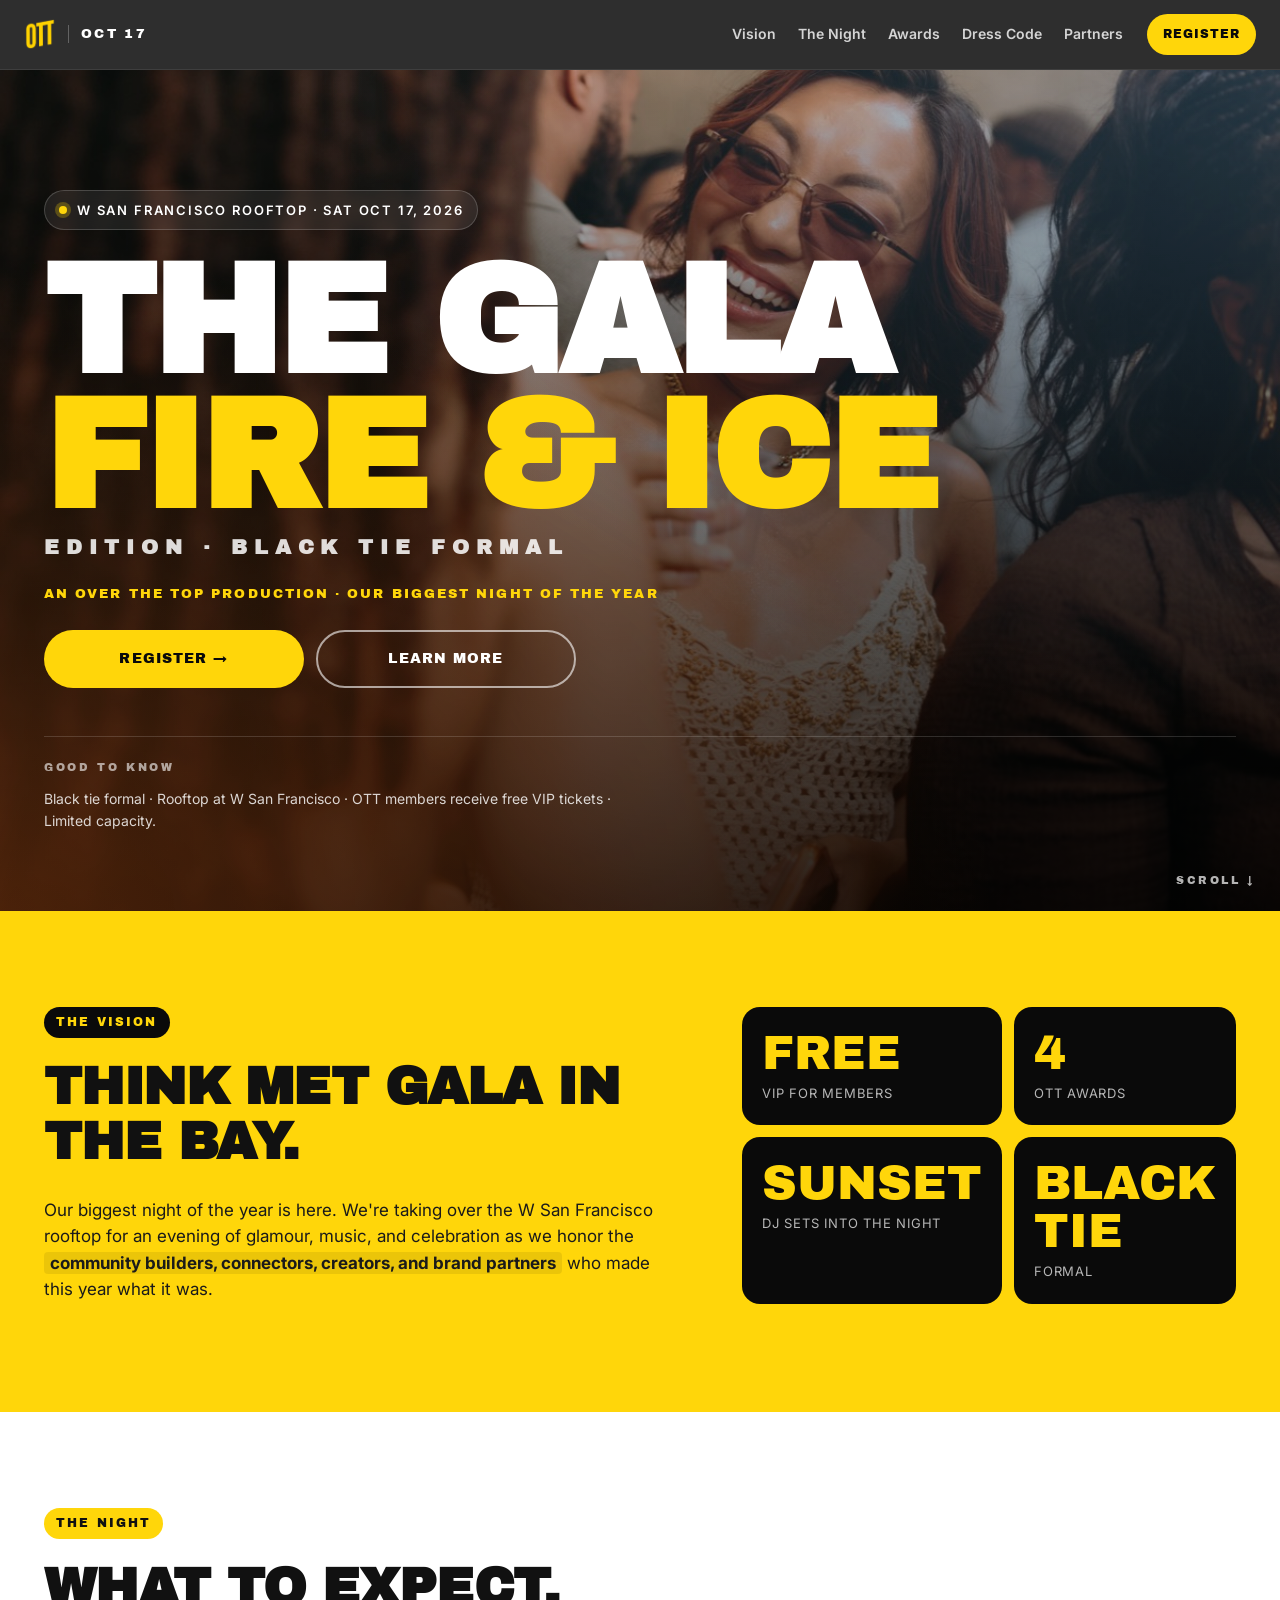
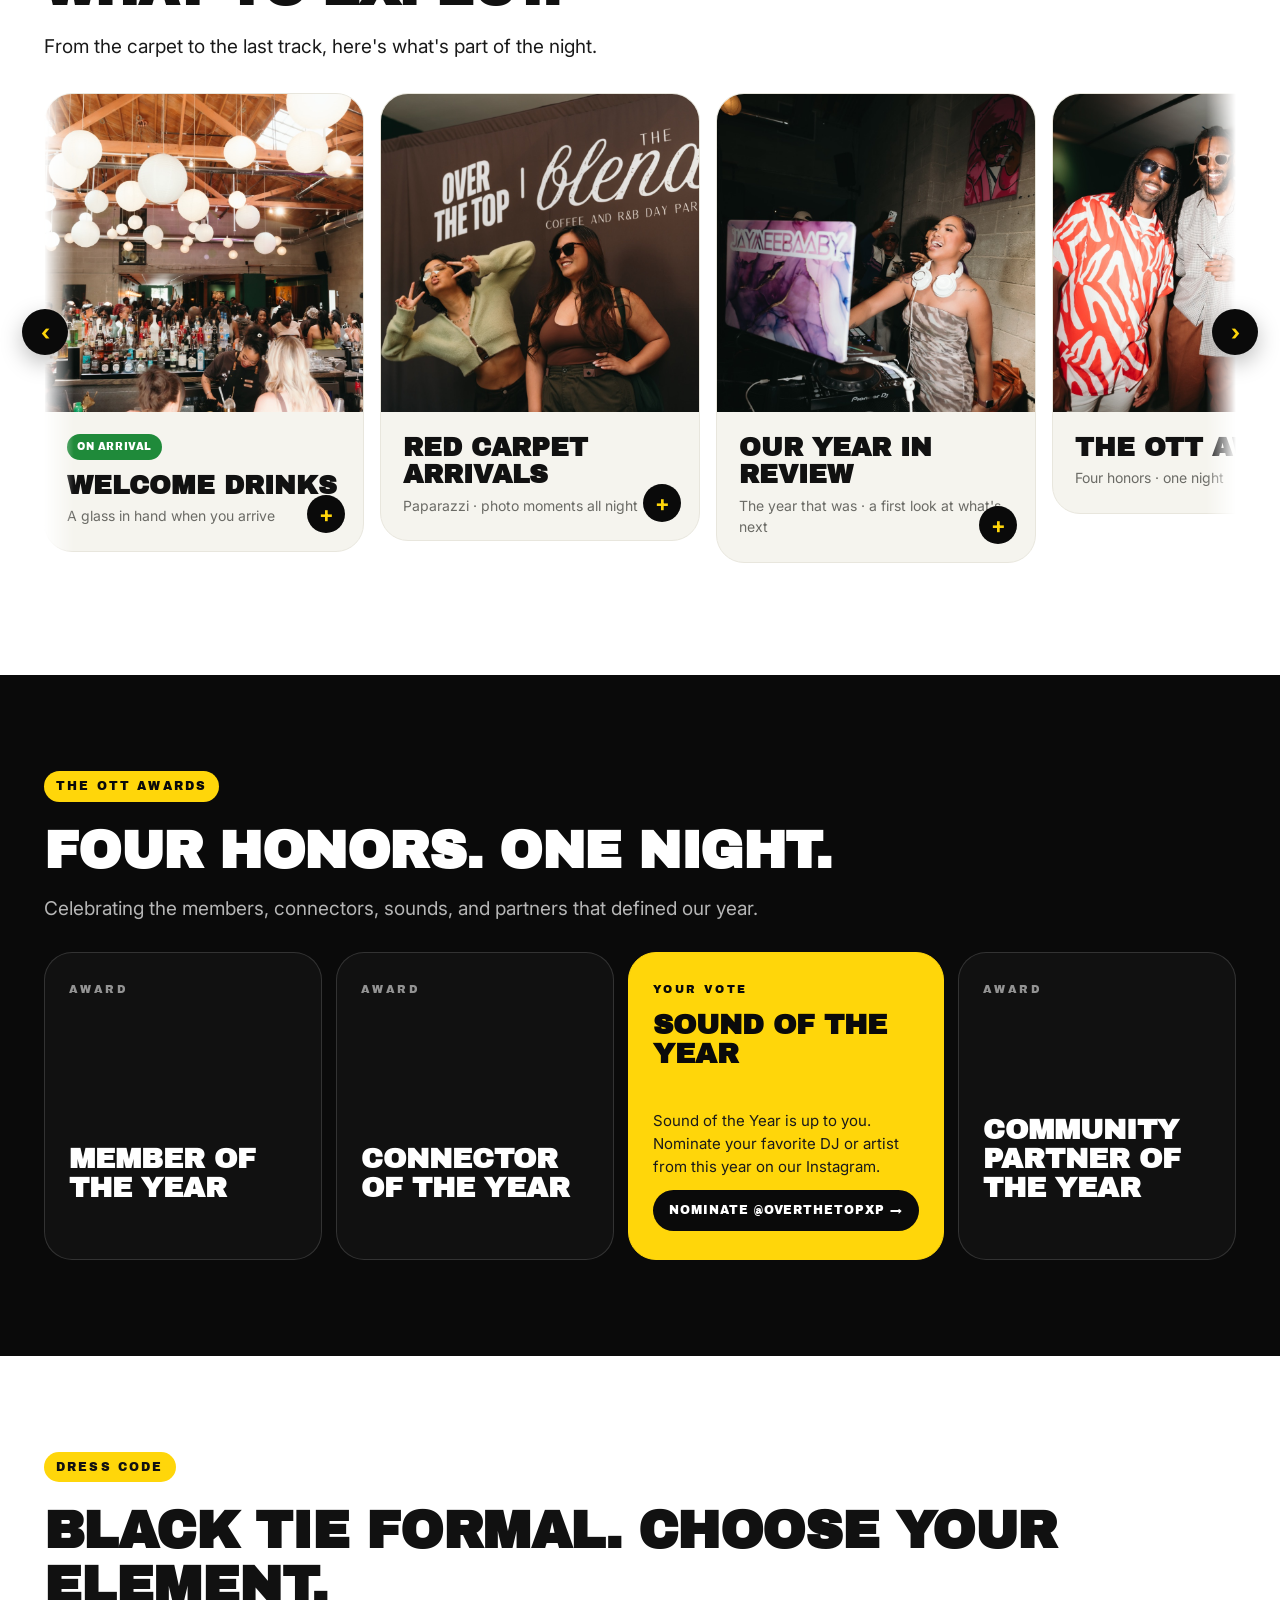
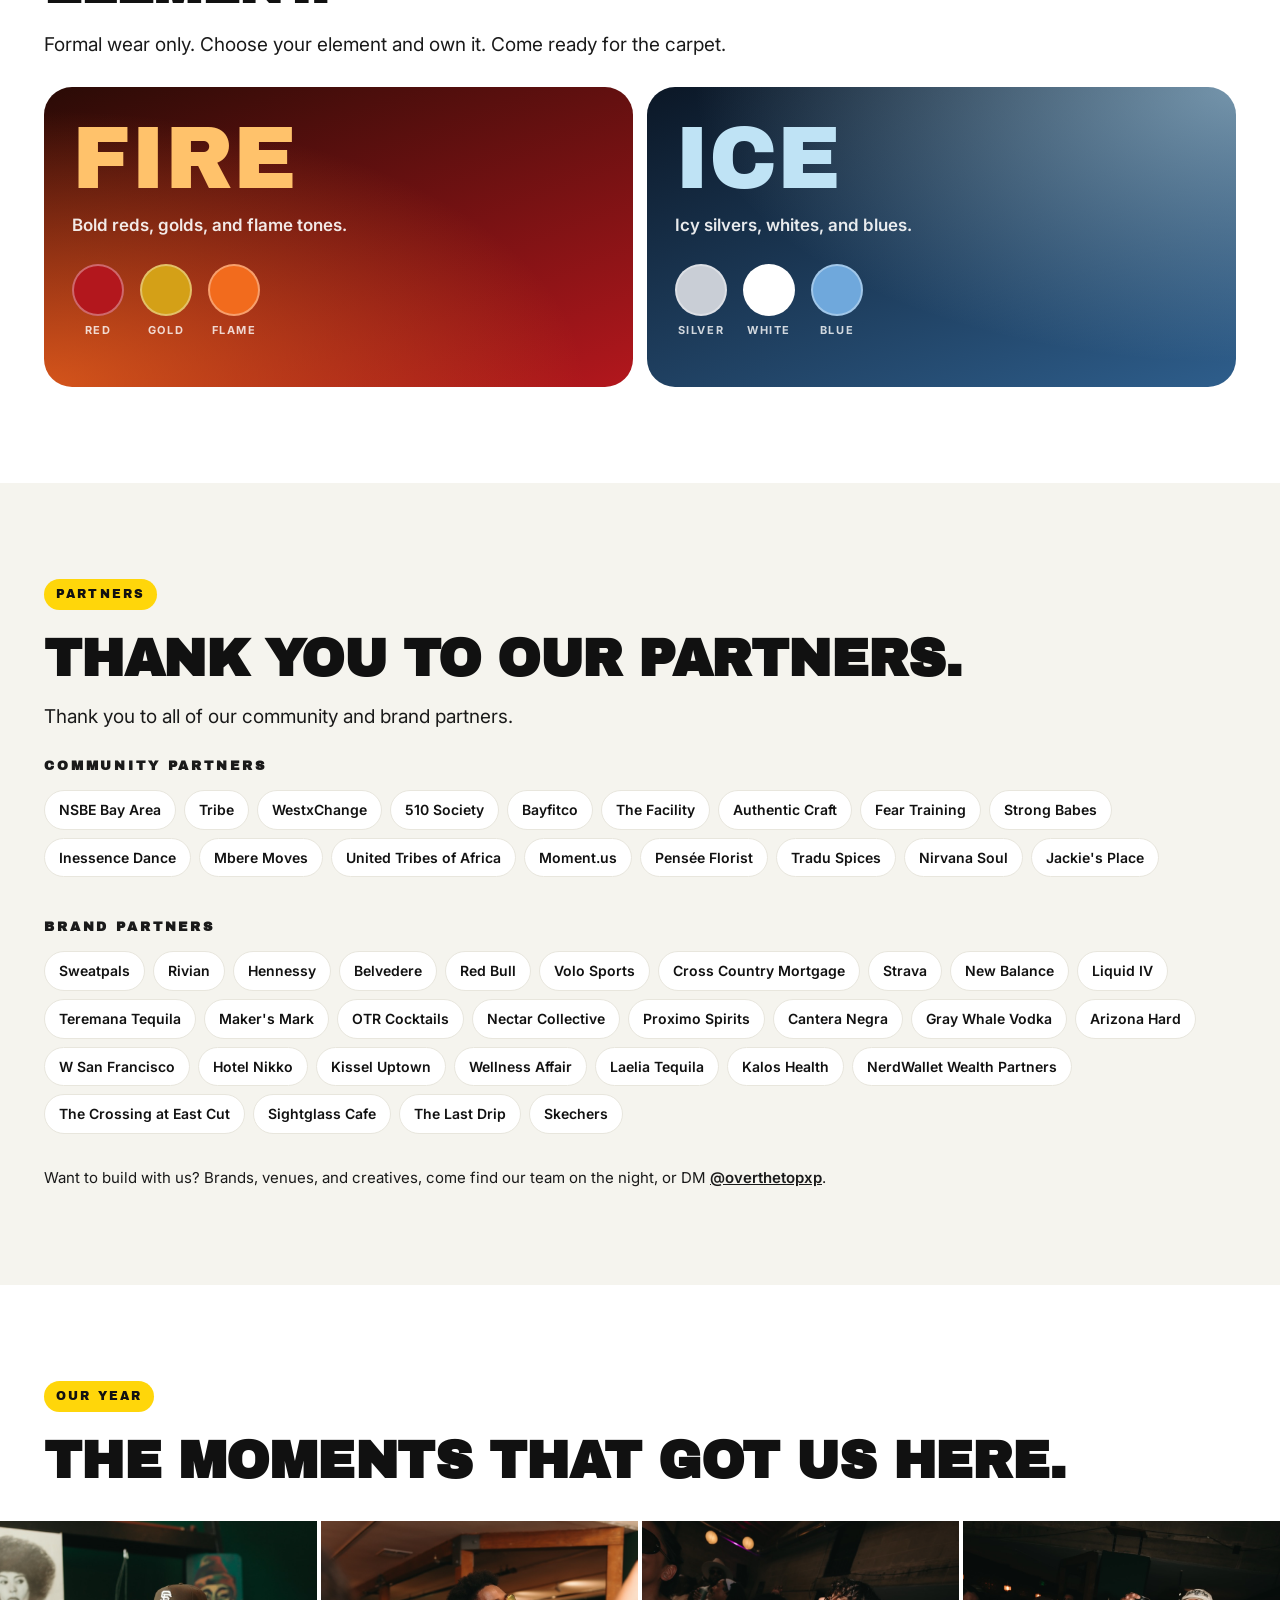
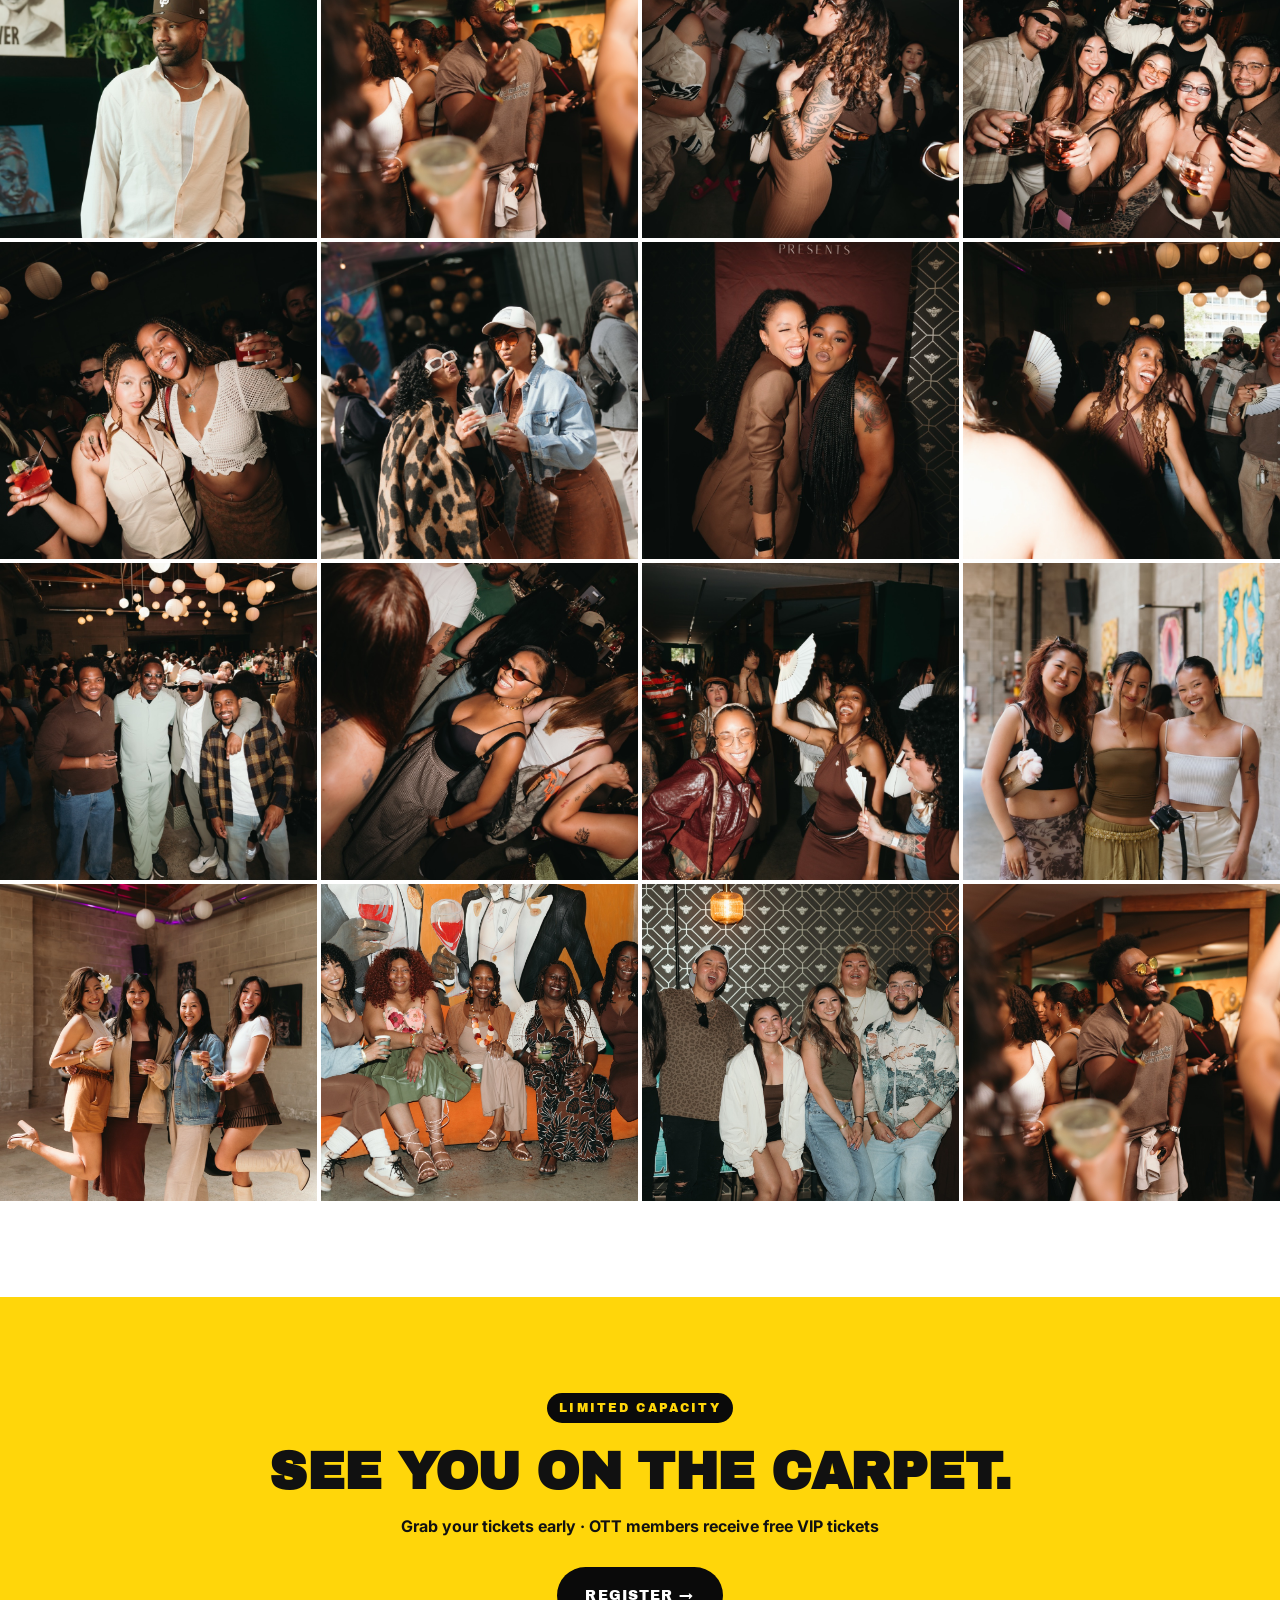
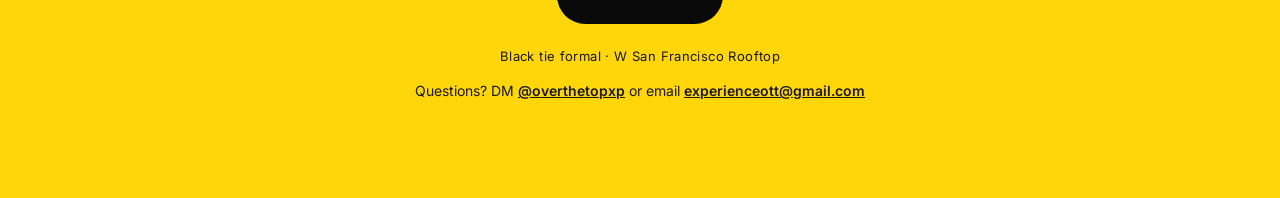
==== index.html @ f4cb31d6 "The Gala: Fire & Ice Edition event page Co-Authored-By: Claude Opus 5.5 <noreply@anthropic.com>" ====
<!doctype html>
<html lang="en">
<head>
<meta charset="utf-8" />
<meta name="viewport" content="width=device-width, initial-scale=1, viewport-fit=cover" />
<meta name="theme-color" content="#FFD60A" />
<title>The Gala: Fire &amp; Ice Edition · Sat Oct 17, 2026 · W San Francisco Rooftop</title>
<meta name="description" content="The Gala: Fire &amp; Ice Edition, Over The Top's biggest night of the year. Saturday, October 17, 2026 on the W San Francisco rooftop. Black tie formal. Red carpet, the OTT Awards, and DJ sets from sunset into the night. OTT members receive free VIP tickets." />

<meta property="og:title" content="The Gala: Fire &amp; Ice Edition · Sat Oct 17, 2026 · W San Francisco Rooftop" />
<meta property="og:description" content="Think Met Gala in the Bay. Black tie formal. Red carpet, the OTT Awards, and DJ sets from sunset into the night. OTT members receive free VIP tickets." />
<meta property="og:type" content="website" />
<meta property="og:image" content="images/hero.jpg" />

<link rel="preconnect" href="https://fonts.googleapis.com" />
<link rel="preconnect" href="https://fonts.gstatic.com" crossorigin />
<link href="https://fonts.googleapis.com/css2?family=Archivo+Black&family=Inter:wght@400;500;600;700;800;900&display=swap" rel="stylesheet" />

<link rel="stylesheet" href="styles.css" />

<!-- Meta Pixel Code -->
<script>
!function(f,b,e,v,n,t,s)
{if(f.fbq)return;n=f.fbq=function(){n.callMethod?
n.callMethod.apply(n,arguments):n.queue.push(arguments)};
if(!f._fbq)f._fbq=n;n.push=n;n.loaded=!0;n.version='2.0';
n.queue=[];t=b.createElement(e);t.async=!0;
t.src=v;s=b.getElementsByTagName(e)[0];
s.parentNode.insertBefore(t,s)}(window, document,'script',
'https://connect.facebook.net/en_US/fbevents.js');
fbq('init', '1495548463835448');
fbq('track', 'PageView');
</script>
<noscript><img height="1" width="1" style="display:none"
src="https://www.facebook.com/tr?id=1495548463835448&ev=PageView&noscript=1"
/></noscript>
<!-- End Meta Pixel Code -->
</head>
<body>

<header class="nav">
  <a href="#top" class="nav__brand">
    <img class="brand-mark" src="logos/ott.png" alt="Over The Top" />
    <span class="brand-divider"></span>
    <span class="brand-event">OCT 17</span>
  </a>
  <nav class="nav__links">
    <a href="#vision">Vision</a>
    <a href="#night">The Night</a>
    <a href="#awards">Awards</a>
    <a href="#dresscode">Dress Code</a>
    <a href="#partners">Partners</a>
  </nav>
  <a class="btn btn--small btn--yellow" data-register href="https://events.sweatpals.com/4cf478e4" target="_blank" rel="noopener">Register</a>
</header>

<!-- HERO -->
<section class="hero" id="top">
  <img class="hero__bg" src="images/hero.jpg" alt="Over The Top guests dancing at a past OTT event" />
  <div class="hero__overlay hero__overlay--gala"></div>
  <div class="hero__content">
    <div class="hero__eyebrow">
      <span class="dot"></span> W San Francisco Rooftop · Sat Oct 17, 2026
    </div>
    <h1 class="hero__title">
      <span class="line">THE GALA</span>
      <span class="line line--yellow">FIRE &amp; ICE</span>
      <span class="line line--small">EDITION · BLACK TIE FORMAL</span>
    </h1>
    <p class="hero__presented">An Over The Top Production &middot; Our biggest night of the year</p>
    <div class="hero__ctas">
      <a class="btn btn--yellow btn--lg" data-register href="https://events.sweatpals.com/4cf478e4" target="_blank" rel="noopener">Register →</a>
      <a class="btn btn--ghost btn--lg" href="#vision">Learn more</a>
    </div>
    <div class="hero__partners">
      <span class="hero__partners-label">Good to know</span>
      <p style="font-size:14px; color:rgba(255,255,255,.82); margin:0; max-width:580px;">
        Black tie formal · Rooftop at W San Francisco · OTT members receive free VIP tickets · Limited capacity.
      </p>
    </div>
  </div>
  <div class="hero__scroll">scroll ↓</div>
</section>

<!-- VISION + STATS -->
<section class="band band--yellow" id="vision">
  <div class="container">
    <div class="vision__grid">
      <div class="vision__copy">
        <span class="kicker">The vision</span>
        <h2 class="h2">Think Met Gala in the Bay.</h2>
        <p>Our biggest night of the year is here. We're taking over the W San Francisco rooftop for an evening of
           glamour, music, and celebration as we honor the <strong>community builders, connectors, creators, and brand partners</strong>
           who made this year what it was.</p>
      </div>
      <div class="vision__stats">
        <div class="stat"><div class="stat__num">FREE</div><div class="stat__label">VIP for members</div></div>
        <div class="stat"><div class="stat__num">4</div><div class="stat__label">OTT Awards</div></div>
        <div class="stat"><div class="stat__num">SUNSET</div><div class="stat__label">DJ sets into the night</div></div>
        <div class="stat"><div class="stat__num">BLACK TIE</div><div class="stat__label">Formal</div></div>
      </div>
    </div>
  </div>
</section>

<!-- THE NIGHT -->
<section class="band" id="night">
  <div class="container">
    <span class="kicker">The night</span>
    <h2 class="h2">What to expect.</h2>
    <p class="lede" style="margin:-12px 0 24px; max-width:780px;">
      From the carpet to the last track, here's what's part of the night.
    </p>

    <div class="rail" data-rail>
      <button class="rail__nav rail__nav--prev" type="button" aria-label="Previous">‹</button>
      <div class="rail__viewport">
        <div class="rail__track">

          <article class="card card--rail" data-card>
            <img class="card__img" src="images/welcome-drinks.jpg" alt="Welcome drinks on arrival" />
            <div class="card__body">
              <div class="card__access-row">
                <span class="card__access card__access--free">On arrival</span>
              </div>
              <h3 class="card__title">Welcome Drinks</h3>
              <p class="card__sub">A glass in hand when you arrive</p>
              <div class="card__expand">
                <p>Welcome drinks waiting for you the moment you step onto the rooftop.</p>
              </div>
              <button class="card__toggle" aria-label="Expand">+</button>
            </div>
          </article>

          <article class="card card--rail" data-card>
            <img class="card__img" src="images/red-carpet.jpg" alt="Red carpet and photo moments" />
            <div class="card__body">
              <h3 class="card__title">Red Carpet Arrivals</h3>
              <p class="card__sub">Paparazzi · photo moments all night</p>
              <div class="card__expand">
                <p>Red carpet arrivals, paparazzi, and photo moments all night. Come ready for the carpet.</p>
              </div>
              <button class="card__toggle" aria-label="Expand">+</button>
            </div>
          </article>

          <article class="card card--rail" data-card>
            <img class="card__img" src="images/year-in-review.jpg" alt="The OTT community gathered at a past event" />
            <div class="card__body">
              <h3 class="card__title">Our Year in Review</h3>
              <p class="card__sub">The year that was · a first look at what's next</p>
              <div class="card__expand">
                <p>A look back at the moments that defined our year, and a first look at what's to come.</p>
              </div>
              <button class="card__toggle" aria-label="Expand">+</button>
            </div>
          </article>

          <article class="card card--rail" data-card>
            <img class="card__img" src="images/awards.jpg" alt="OTT members dressed up at a past event" />
            <div class="card__body">
              <h3 class="card__title">The OTT Awards</h3>
              <p class="card__sub">Four honors · one night</p>
              <div class="card__expand">
                <p>Celebrating Member of the Year, Connector of the Year, Sound of the Year, and Community Partner of the Year.</p>
              </div>
              <button class="card__toggle" aria-label="Expand">+</button>
            </div>
          </article>

          <article class="card card--rail" data-card>
            <img class="card__img" src="images/toast.jpg" alt="Glasses raised for a toast" />
            <div class="card__body">
              <h3 class="card__title">A Toast to Our Community</h3>
              <p class="card__sub">Glasses up, together</p>
              <div class="card__expand">
                <p>One rooftop, glasses up, for everyone who showed up and built with us this year.</p>
              </div>
              <button class="card__toggle" aria-label="Expand">+</button>
            </div>
          </article>

          <article class="card card--rail" data-card>
            <img class="card__img" src="images/dj-sets.jpg" alt="DJ set at a past OTT event" />
            <div class="card__body">
              <div class="card__access-row">
                <span class="card__access card__access--free">Live sets</span>
                <span class="card__attr">rooftop</span>
              </div>
              <h3 class="card__title">DJ Sets</h3>
              <p class="card__sub">From sunset into the night</p>
              <div class="card__expand">
                <p>DJ sets on the rooftop from sunset into the night.</p>
              </div>
              <button class="card__toggle" aria-label="Expand">+</button>
            </div>
          </article>

        </div>
      </div>
      <button class="rail__nav rail__nav--next" type="button" aria-label="Next">›</button>
    </div>
  </div>
</section>

<!-- THE OTT AWARDS -->
<section class="band band--dark" id="awards">
  <div class="container">
    <span class="kicker kicker--yellow">The OTT Awards</span>
    <h2 class="h2 h2--light">Four honors. One night.</h2>
    <p class="lede" style="color:rgba(255,255,255,.7); margin:-12px 0 28px; max-width:780px;">
      Celebrating the members, connectors, sounds, and partners that defined our year.
    </p>

    <div class="award-grid">
      <article class="award">
        <span class="award__label">Award</span>
        <h3 class="award__title">Member of the Year</h3>
      </article>
      <article class="award">
        <span class="award__label">Award</span>
        <h3 class="award__title">Connector of the Year</h3>
      </article>
      <article class="award award--vote">
        <span class="award__label">Your vote</span>
        <h3 class="award__title">Sound of the Year</h3>
        <p class="award__copy">Sound of the Year is up to you. Nominate your favorite DJ or artist from this year on our Instagram.</p>
        <a class="btn btn--black btn--small" href="https://instagram.com/overthetopxp" target="_blank" rel="noopener">Nominate @overthetopxp →</a>
      </article>
      <article class="award">
        <span class="award__label">Award</span>
        <h3 class="award__title">Community Partner of the Year</h3>
      </article>
    </div>
  </div>
</section>

<!-- DRESS CODE -->
<section class="band" id="dresscode">
  <div class="container">
    <span class="kicker">Dress code</span>
    <h2 class="h2">Black tie formal. Choose your element.</h2>
    <p class="lede" style="margin:-12px 0 28px; max-width:780px;">
      Formal wear only. Choose your element and own it. Come ready for the carpet.
    </p>

    <div class="elements">
      <div class="element element--fire">
        <span class="element__name">Fire</span>
        <p class="element__copy">Bold reds, golds, and flame tones.</p>
        <ul class="element__swatches" aria-label="Fire colors">
          <li><span style="background:#B3171D"></span>Red</li>
          <li><span style="background:#D4A017"></span>Gold</li>
          <li><span style="background:#F26B1D"></span>Flame</li>
        </ul>
      </div>
      <div class="element element--ice">
        <span class="element__name">Ice</span>
        <p class="element__copy">Icy silvers, whites, and blues.</p>
        <ul class="element__swatches" aria-label="Ice colors">
          <li><span style="background:#C9CED6"></span>Silver</li>
          <li><span style="background:#FFFFFF"></span>White</li>
          <li><span style="background:#6FA8DC"></span>Blue</li>
        </ul>
      </div>
    </div>
  </div>
</section>

<!-- PARTNERS -->
<section class="band band--cream" id="partners">
  <div class="container">
    <span class="kicker">Partners</span>
    <h2 class="h2">Thank you to our partners.</h2>
    <p class="lede" style="margin:-12px 0 8px; max-width:780px;">
      Thank you to all of our community and brand partners.
    </p>

    <h3 class="partners-subhead">Community partners</h3>
    <ul class="name-chips">
      <li>NSBE Bay Area</li><li>Tribe</li><li>WestxChange</li><li>510 Society</li><li>Bayfitco</li>
      <li>The Facility</li><li>Authentic Craft</li><li>Fear Training</li><li>Strong Babes</li>
      <li>Inessence Dance</li><li>Mbere Moves</li><li>United Tribes of Africa</li><li>Moment.us</li>
      <li>Pensée Florist</li><li>Tradu Spices</li><li>Nirvana Soul</li><li>Jackie's Place</li>
    </ul>

    <h3 class="partners-subhead">Brand partners</h3>
    <ul class="name-chips">
      <li>Sweatpals</li><li>Rivian</li><li>Hennessy</li><li>Belvedere</li><li>Red Bull</li><li>Volo Sports</li>
      <li>Cross Country Mortgage</li><li>Strava</li><li>New Balance</li><li>Liquid IV</li><li>Teremana Tequila</li>
      <li>Maker's Mark</li><li>OTR Cocktails</li><li>Nectar Collective</li><li>Proximo Spirits</li><li>Cantera Negra</li>
      <li>Gray Whale Vodka</li><li>Arizona Hard</li><li>W San Francisco</li><li>Hotel Nikko</li><li>Kissel Uptown</li>
      <li>Wellness Affair</li><li>Laelia Tequila</li><li>Kalos Health</li><li>NerdWallet Wealth Partners</li>
      <li>The Crossing at East Cut</li><li>Sightglass Cafe</li><li>The Last Drip</li><li>Skechers</li>
    </ul>

    <p class="partners-cta">
      Want to build with us? Brands, venues, and creatives, come find our team on the night, or DM
      <a href="https://instagram.com/overthetopxp" target="_blank" rel="noopener">@overthetopxp</a>.
    </p>
  </div>
</section>

<!-- GALLERY -->
<section class="band" id="gallery">
  <div class="container">
    <span class="kicker">Our year</span>
    <h2 class="h2">The moments that got us here.</h2>
  </div>
  <div class="gallery">
    <img src="images/gallery-1.jpg" alt="" loading="lazy" />
    <img src="images/gallery-2.jpg" alt="" loading="lazy" />
    <img src="images/gallery-3.jpg" alt="" loading="lazy" />
    <img src="images/gallery-4.jpg" alt="" loading="lazy" />
    <img src="images/gallery-5.jpg" alt="" loading="lazy" />
    <img src="images/gallery-6.jpg" alt="" loading="lazy" />
    <img src="images/gallery-7.jpg" alt="" loading="lazy" />
    <img src="images/gallery-8.jpg" alt="" loading="lazy" />
    <img src="images/gallery-9.jpg" alt="" loading="lazy" />
    <img src="images/gallery-10.jpg" alt="" loading="lazy" />
    <img src="images/gallery-11.jpg" alt="" loading="lazy" />
    <img src="images/gallery-12.jpg" alt="" loading="lazy" />
    <img src="images/gallery-13.jpg" alt="" loading="lazy" />
    <img src="images/gallery-14.jpg" alt="" loading="lazy" />
    <img src="images/gallery-15.jpg" alt="" loading="lazy" />
    <img src="images/gallery-16.jpg" alt="" loading="lazy" />
  </div>
</section>

<!-- REGISTER / CTA -->
<section class="band band--yellow" id="register">
  <div class="container container--narrow text-center">
    <span class="kicker">Limited capacity</span>
    <h2 class="h2" style="margin-bottom:14px;">See you on the carpet.</h2>
    <p style="margin:0 0 28px; font-weight:700; color:var(--ink);">
      Grab your tickets early · OTT members receive free VIP tickets
    </p>
    <div class="cta-row">
      <a class="btn btn--black btn--lg" data-register href="https://events.sweatpals.com/4cf478e4" target="_blank" rel="noopener">Register →</a>
    </div>
    <p style="margin:22px 0 0; font-size:13px; color:var(--ink-2); letter-spacing:.03em;">
      Black tie formal · W San Francisco Rooftop
    </p>
    <p style="margin:14px 0 0; font-size:14px; color:var(--ink-2);">
      Questions? DM <a href="https://instagram.com/overthetopxp" target="_blank" rel="noopener" style="font-weight:600; text-decoration:underline;">@overthetopxp</a>
      or email <a href="mailto:experienceott@gmail.com" style="font-weight:600; text-decoration:underline;">experienceott@gmail.com</a>
    </p>
  </div>
</section>

<script src="script.js"></script>
</body>
</html>
---- styles.css ----
/* ============ TOKENS ============ */
:root {
  --yellow: #FFD60A;
  --yellow-deep: #F5C400;
  --black: #0A0A0A;
  --ink: #111111;
  --ink-2: #1a1a1a;
  --gray-100: #F5F4EE;
  --gray-200: #E8E6DD;
  --gray-500: #6B6B66;
  --white: #FFFFFF;

  --radius: 18px;
  --radius-lg: 28px;

  --container: 1240px;
  --container-narrow: 820px;

  --shadow-sm: 0 4px 14px rgba(0,0,0,.08);
  --shadow-md: 0 14px 40px rgba(0,0,0,.18);

  --display: "Archivo Black", "Inter", system-ui, -apple-system, "Segoe UI", sans-serif;
  --body: "Inter", system-ui, -apple-system, "Segoe UI", sans-serif;
}

* { box-sizing: border-box; }
html, body { margin: 0; padding: 0; }
html { scroll-behavior: smooth; -webkit-text-size-adjust: 100%; }

body {
  font-family: var(--body);
  color: var(--ink);
  background: var(--white);
  line-height: 1.55;
  -webkit-font-smoothing: antialiased;
  text-rendering: optimizeLegibility;
}

img { display: block; max-width: 100%; }
a { color: inherit; }
button { font: inherit; }

/* ============ LAYOUT HELPERS ============ */
.container {
  max-width: var(--container);
  margin: 0 auto;
  padding: 0 24px;
}
.container--narrow { max-width: var(--container-narrow); }
.text-center { text-align: center; }

.kicker {
  display: inline-block;
  font-family: var(--display);
  font-size: 12px;
  letter-spacing: 0.18em;
  text-transform: uppercase;
  color: var(--ink);
  background: var(--yellow);
  padding: 6px 12px;
  border-radius: 999px;
  margin-bottom: 22px;
}
.kicker--yellow { background: var(--yellow); color: var(--black); }

.h2 {
  font-family: var(--display);
  font-weight: 900;
  font-size: clamp(28px, 4.5vw, 52px);
  line-height: 1.05;
  letter-spacing: -0.01em;
  margin: 0 0 28px;
  text-transform: uppercase;
}
.h2--light { color: var(--white); }

.lede {
  font-size: clamp(16px, 1.6vw, 19px);
  color: var(--ink-2);
  max-width: 640px;
  margin: 0 auto 32px;
}

/* ============ NAV ============ */
.nav {
  position: relative;
  z-index: 1;
  display: flex;
  align-items: center;
  gap: 24px;
  padding: 14px 24px;
  background: rgba(10,10,10,.85);
  backdrop-filter: blur(14px);
  -webkit-backdrop-filter: blur(14px);
  color: var(--white);
  border-bottom: 1px solid rgba(255,255,255,.08);
}
.nav__brand {
  display: flex;
  align-items: center;
  gap: 12px;
  text-decoration: none;
  font-family: var(--display);
  letter-spacing: 0.04em;
}
.brand-mark {
  display: block;
  height: 32px;
  width: auto;
}
.brand-mark--lg { height: 60px; }
.brand-divider {
  width: 1px; height: 18px;
  background: rgba(255,255,255,.25);
}
.brand-event {
  font-size: 13px;
  letter-spacing: 0.18em;
  text-transform: uppercase;
}
.nav__links {
  display: none;
  gap: 22px;
  margin-left: auto;
}
.nav__links a {
  font-size: 14px;
  font-weight: 600;
  color: rgba(255,255,255,.8);
  text-decoration: none;
}
.nav__links a:hover { color: var(--yellow); }
.nav .btn { margin-left: auto; }
@media (min-width: 880px) {
  .nav__links { display: flex; }
  .nav .btn { margin-left: 0; }
}

/* ============ BUTTONS ============ */
.btn {
  display: inline-flex;
  align-items: center;
  justify-content: center;
  gap: 6px;
  font-family: var(--display);
  font-size: 13px;
  letter-spacing: 0.08em;
  text-transform: uppercase;
  text-decoration: none;
  padding: 12px 18px;
  border-radius: 999px;
  border: 2px solid transparent;
  cursor: pointer;
  transition: transform .15s ease, background .15s ease, color .15s ease, border-color .15s ease;
  white-space: nowrap;
}
.btn:hover { transform: translateY(-1px); }
.btn--small { padding: 9px 14px; font-size: 12px; }
.btn--lg { padding: 16px 26px; font-size: 14px; }
.btn--yellow { background: var(--yellow); color: var(--black); }
.btn--yellow:hover { background: var(--yellow-deep); }
.btn--black { background: var(--black); color: var(--white); }
.btn--black:hover { background: var(--ink-2); }
.btn--ghost { background: transparent; color: var(--white); border-color: rgba(255,255,255,.6); }
.btn--ghost:hover { background: rgba(255,255,255,.1); }
.btn--ghost-dark { background: transparent; color: var(--black); border-color: var(--black); }
.btn--ghost-dark:hover { background: rgba(0,0,0,.06); }

/* ============ HERO ============ */
.hero {
  position: relative;
  min-height: 90vh;
  display: flex;
  align-items: flex-end;
  overflow: hidden;
  color: var(--white);
}
.hero__bg {
  position: absolute;
  inset: 0;
  width: 100%;
  height: 100%;
  object-fit: cover;
  z-index: 0;
}
.hero__overlay {
  position: absolute;
  inset: 0;
  z-index: 1;
  background:
    radial-gradient(ellipse at 80% 20%, rgba(255,214,10,.18), transparent 55%),
    linear-gradient(180deg, rgba(0,0,0,.2) 0%, rgba(0,0,0,.55) 55%, rgba(0,0,0,.85) 100%);
}
.hero__content {
  position: relative;
  z-index: 2;
  width: 100%;
  max-width: var(--container);
  margin: 0 auto;
  padding: 120px 24px 80px;
}
.hero__eyebrow {
  display: inline-flex;
  align-items: center;
  gap: 10px;
  font-family: var(--body);
  font-weight: 600;
  font-size: 13px;
  letter-spacing: 0.14em;
  text-transform: uppercase;
  background: rgba(255,255,255,.08);
  border: 1px solid rgba(255,255,255,.18);
  padding: 9px 14px;
  border-radius: 999px;
  backdrop-filter: blur(8px);
  margin-bottom: 24px;
}
.hero__eyebrow .dot {
  width: 8px; height: 8px; border-radius: 50%; background: var(--yellow);
  box-shadow: 0 0 0 4px rgba(255,214,10,.25);
}
.hero__title {
  font-family: var(--display);
  font-weight: 900;
  text-transform: uppercase;
  font-size: clamp(56px, 12vw, 180px);
  line-height: 0.88;
  letter-spacing: -0.02em;
  margin: 0 0 28px;
}
.hero__title .line { display: block; }
.hero__title .line--yellow { color: var(--yellow); }
.hero__title .line--small {
  font-size: clamp(16px, 1.6vw, 22px);
  letter-spacing: 0.34em;
  font-weight: 900;
  margin-top: 14px;
  color: rgba(255,255,255,.85);
}
.hero__presented {
  font-family: var(--display);
  font-size: 13px;
  letter-spacing: 0.16em;
  text-transform: uppercase;
  color: var(--yellow);
  margin: 0 0 26px;
}
.hero__sub {
  max-width: 620px;
  font-size: clamp(15px, 1.5vw, 18px);
  color: rgba(255,255,255,.85);
  margin: 0 0 32px;
}
.hero__ctas {
  display: flex;
  flex-wrap: wrap;
  gap: 12px;
  margin-bottom: 48px;
}
.hero__ctas .btn--lg,
.hero__ctas .rsvp-trigger { min-width: 260px; }
.hero__ctas .rsvp-trigger .btn--lg { width: 100%; min-width: 0; }
.hero__partners {
  border-top: 1px solid rgba(255,255,255,.15);
  padding-top: 22px;
}
.hero__partners-label {
  font-family: var(--display);
  font-size: 11px;
  letter-spacing: 0.24em;
  text-transform: uppercase;
  color: rgba(255,255,255,.6);
  display: block;
  margin-bottom: 12px;
}
.hero__partners-label--social { margin-top: 28px; }
.logo-marquee {
  width: 100%;
  max-width: 980px;
  overflow: hidden;
  -webkit-mask-image: linear-gradient(to right, transparent, #000 6%, #000 94%, transparent);
  mask-image: linear-gradient(to right, transparent, #000 6%, #000 94%, transparent);
}
.logo-row {
  display: flex;
  align-items: center;
  width: max-content;
  animation: logo-scroll 36s linear infinite;
}
.logo-row:hover { animation-play-state: paused; }
.logo-row--alt { animation-duration: 30s; }
@keyframes logo-scroll {
  from { transform: translateX(0); }
  to { transform: translateX(-33.333%); }
}
.logo-row img {
  height: 38px;
  width: auto;
  max-width: 130px;
  margin-right: 48px;
  flex: 0 0 auto;
  object-fit: contain;
  object-position: center;
  filter: brightness(0) invert(1);
  opacity: 0.9;
}
@media (max-width: 480px) {
  .logo-row img { height: 32px; max-width: 110px; margin-right: 32px; }
}
@media (prefers-reduced-motion: reduce) {
  .logo-row,
  .partner-track { animation: none; }
}
.hero__scroll {
  position: absolute;
  z-index: 2;
  bottom: 22px;
  right: 24px;
  font-family: var(--display);
  font-size: 11px;
  letter-spacing: 0.24em;
  color: rgba(255,255,255,.7);
  text-transform: uppercase;
}

/* ============ BANDS ============ */
.band {
  padding: 96px 0;
  background: var(--white);
}
.band--yellow { background: var(--yellow); }
.band--cream { background: var(--gray-100); }
.band--dark { background: var(--black); color: var(--white); }
.band--dark .h2 { color: var(--white); }

@media (max-width: 720px) {
  .band { padding: 72px 0; }
}

/* Mobile hero: tighten type and spacing so the Register CTA stays above the
   fold on short viewports (375x667 and up) */
@media (max-width: 600px) {
  .hero__content { padding: 92px 20px 52px; }
  .hero__eyebrow {
    font-size: 11px;
    letter-spacing: 0.1em;
    padding: 7px 11px;
    gap: 8px;
    margin-bottom: 16px;
  }
  .hero__title {
    font-size: clamp(34px, 10vw, 44px);
    margin: 0 0 16px;
  }
  .hero__title .line--small {
    font-size: 12px;
    letter-spacing: 0.26em;
    margin-top: 10px;
  }
  .hero__presented {
    font-size: 10.5px;
    letter-spacing: 0.1em;
    margin: 0 0 18px;
  }
  .hero__ctas { gap: 10px; margin-bottom: 30px; }
  .hero__ctas .btn--lg { min-width: 0; width: 100%; }
  .hero__partners { padding-top: 18px; }
  .hero__partners-label { margin-bottom: 8px; }
}

/* ============ VISION ============ */
.vision__grid {
  display: grid;
  gap: 48px;
}
.vision__copy p { font-size: clamp(15px, 1.4vw, 17px); margin: 0 0 14px; color: var(--ink-2); }
.vision__copy strong { background: rgba(0,0,0,.08); padding: 1px 6px; border-radius: 4px; }
.vision__stats {
  display: grid;
  grid-template-columns: repeat(2, 1fr);
  gap: 12px;
}
.stat {
  background: var(--black);
  color: var(--white);
  padding: 22px 20px;
  border-radius: var(--radius);
}
.stat__num {
  font-family: var(--display);
  font-size: clamp(32px, 4vw, 48px);
  line-height: 1;
  color: var(--yellow);
  margin-bottom: 6px;
}
.stat__label {
  font-size: 13px;
  letter-spacing: 0.06em;
  text-transform: uppercase;
  color: rgba(255,255,255,.7);
}
@media (min-width: 900px) {
  .vision__grid { grid-template-columns: 1.3fr 1fr; align-items: start; gap: 72px; }
  .vision__stats { grid-template-columns: repeat(2, 1fr); }
}

/* ============ SCHEDULE ============ */
.ros-phase-label {
  display: inline-block;
  font-family: var(--display);
  font-size: 11px;
  letter-spacing: 0.18em;
  text-transform: uppercase;
  color: var(--black);
  background: var(--yellow);
  padding: 7px 14px;
  border-radius: 999px;
  margin: 28px 0 6px;
}
.ros-phase-label:first-of-type { margin-top: 8px; }

/* ============ OPERATIONAL ASKS ============ */
.ops-simple {
  list-style: none;
  margin: 0;
  padding: 0;
  max-width: 820px;
}
.ops-simple li {
  display: flex;
  align-items: flex-start;
  gap: 18px;
  padding: 22px 0;
  border-top: 1px solid var(--gray-200);
}
.ops-simple li:first-child { border-top: none; padding-top: 4px; }
.ops-simple h4 {
  font-family: var(--display);
  font-size: clamp(18px, 2vw, 22px);
  text-transform: uppercase;
  letter-spacing: -0.005em;
  margin: 0 0 6px;
  color: var(--ink);
}
.ops-simple p {
  margin: 0;
  font-size: 15px;
  line-height: 1.5;
  color: var(--gray-500);
}
.ops-status {
  display: inline-block;
  flex-shrink: 0;
  width: 12px;
  height: 12px;
  border-radius: 50%;
  margin-top: 10px;
  background: var(--gray-500);
  box-shadow: 0 0 0 3px rgba(0,0,0,.04);
}
.ops-status.is-confirmed { background: #34C759; }
.ops-status.is-pending { background: var(--yellow); }
.ops-status.is-open { background: #FF453A; }

/* ============ VENUE / SITE MAP ============ */
.venue-map {
  margin: 0;
  border-radius: var(--radius-lg);
  overflow: hidden;
  background: var(--white);
  border: 1px solid var(--gray-200);
  box-shadow: var(--shadow-md);
}
.venue-map img {
  width: 100%;
  height: auto;
  display: block;
}
.venue-map figcaption {
  font-family: var(--body);
  font-size: 13px;
  color: var(--gray-500);
  text-align: center;
  padding: 14px 16px;
  background: var(--white);
  letter-spacing: 0.04em;
}
.venue-cta {
  text-align: center;
  margin-top: 28px;
}

.schedule {
  list-style: none;
  margin: 0;
  padding: 0;
  display: grid;
  gap: 0;
}
.schedule li {
  display: grid;
  grid-template-columns: 110px 1fr;
  align-items: baseline;
  padding: 22px 0;
  border-bottom: 1px solid rgba(255,255,255,.1);
  gap: 16px;
}
.schedule li:last-child { border-bottom: none; }
.schedule__time {
  font-family: var(--display);
  font-size: 14px;
  letter-spacing: 0.08em;
  color: var(--yellow);
  text-transform: uppercase;
}
.schedule__title {
  font-family: var(--display);
  font-size: clamp(18px, 2vw, 24px);
  text-transform: uppercase;
  letter-spacing: -0.005em;
  display: block;
}
.schedule__sub {
  display: block;
  font-size: 14px;
  color: rgba(255,255,255,.65);
  margin-top: 4px;
  grid-column: 2;
}
@media (min-width: 720px) {
  .schedule li { grid-template-columns: 160px 1fr; }
}

/* ============ PROGRAMMING GRID ============ */
.prog-grid {
  display: grid;
  gap: 18px;
  grid-template-columns: 1fr;
}
.card {
  position: relative;
  border-radius: var(--radius-lg);
  overflow: hidden;
  background: var(--gray-100);
  border: 1px solid var(--gray-200);
  transition: transform .25s ease, box-shadow .25s ease;
  cursor: pointer;
}
.card:hover { transform: translateY(-3px); box-shadow: var(--shadow-md); }
.card__img {
  width: 100%;
  aspect-ratio: 1 / 1;
  object-fit: cover;
  display: block;
}
/* Portrait shots: anchor crop to top so the subject's face is visible */
.card__img[src*="dj-sets"],
.card__img[src*="singalong"] { object-position: center top; }
.card__body {
  position: relative;
  padding: 22px 22px 24px;
}
.card__partner {
  font-family: var(--display);
  font-size: 10px;
  letter-spacing: 0.06em;
  text-transform: uppercase;
  color: var(--ink);
  background: var(--yellow);
  display: inline-block;
  padding: 5px 10px;
  border-radius: 999px;
  margin-bottom: 12px;
}
.card__title {
  font-family: var(--display);
  font-size: clamp(20px, 2.4vw, 26px);
  line-height: 1.05;
  margin: 0 0 6px;
  text-transform: uppercase;
}
.card__sub {
  font-size: 14px;
  color: var(--gray-500);
  margin: 0;
}
.card__expand {
  max-height: 0;
  overflow: hidden;
  transition: max-height .35s ease, margin .35s ease;
}
.card__expand p {
  margin: 16px 0 0;
  font-size: 15px;
  color: var(--ink-2);
}
.card.is-open .card__expand { max-height: 320px; }
.card__toggle {
  position: absolute;
  right: 18px;
  bottom: 18px;
  width: 38px; height: 38px;
  border-radius: 50%;
  background: var(--black);
  color: var(--yellow);
  border: none;
  font-size: 22px;
  font-weight: 700;
  line-height: 1;
  display: inline-flex;
  align-items: center;
  justify-content: center;
  cursor: pointer;
  transition: transform .25s ease, background .25s ease;
}
.card.is-open .card__toggle { transform: rotate(45deg); background: var(--yellow); color: var(--black); }
.card--feature {
  background: var(--black);
  color: var(--white);
  border-color: var(--black);
}
.card--feature .card__title { color: var(--white); }
.card--feature .card__sub { color: rgba(255,255,255,.7); }
.card--feature .card__expand p { color: rgba(255,255,255,.85); }
.card--feature .card__toggle { background: var(--yellow); color: var(--black); }

@media (min-width: 700px) {
  .prog-grid { grid-template-columns: 1fr 1fr; }
}
@media (min-width: 1080px) {
  .prog-grid { grid-template-columns: repeat(3, 1fr); }
}
/* Mobile: swipeable horizontal carousel instead of a long vertical stack */
@media (max-width: 699px) {
  .prog-grid {
    display: flex;
    overflow-x: auto;
    scroll-snap-type: x mandatory;
    gap: 14px;
    padding-bottom: 14px;
    -webkit-overflow-scrolling: touch;
    scrollbar-width: none;
  }
  .prog-grid::-webkit-scrollbar { display: none; }
  .prog-grid > .card {
    flex: 0 0 86%;
    scroll-snap-align: start;
    align-self: flex-start;
  }
}

/* ============ RAIL (contained scroll carousel with arrows) ============ */
.rail {
  position: relative;
  margin-top: 12px;
}
.rail__viewport {
  overflow-x: auto;
  overflow-y: hidden;
  scroll-snap-type: x mandatory;
  scroll-behavior: smooth;
  scrollbar-width: none;
  -webkit-overflow-scrolling: touch;
  -webkit-mask-image: linear-gradient(to right, transparent, #000 2.5%, #000 97.5%, transparent);
  mask-image: linear-gradient(to right, transparent, #000 2.5%, #000 97.5%, transparent);
  padding: 8px 0 16px;
}
.rail__viewport::-webkit-scrollbar { display: none; }
.rail__track {
  display: flex;
  gap: 16px;
  width: max-content;
}
.rail__track > .card--rail {
  flex: 0 0 320px;
  scroll-snap-align: start;
  align-self: flex-start;
}
@media (max-width: 720px) {
  .rail__track > .card--rail { flex: 0 0 260px; }
}

.rail__nav {
  position: absolute;
  top: 50%;
  transform: translateY(-50%);
  width: 46px;
  height: 46px;
  border-radius: 50%;
  background: var(--black);
  color: var(--yellow);
  border: none;
  cursor: pointer;
  font-size: 22px;
  font-weight: 700;
  line-height: 1;
  z-index: 5;
  display: flex;
  align-items: center;
  justify-content: center;
  box-shadow: 0 8px 22px rgba(0,0,0,.25);
  transition: transform .15s ease, background .15s ease, opacity .2s ease;
  padding: 0;
}
.rail__nav:hover { transform: translateY(-50%) scale(1.08); background: var(--ink-2); }
.rail__nav--prev { left: -22px; }
.rail__nav--next { right: -22px; }
.band--dark .rail__nav { background: var(--yellow); color: var(--black); }
.band--dark .rail__nav:hover { background: var(--yellow-deep); }
@media (max-width: 880px) {
  .rail__nav--prev { left: -10px; }
  .rail__nav--next { right: -10px; }
}
@media (max-width: 720px) {
  .rail__nav { display: none; }
}

/* ============ CARD MARQUEE (legacy, kept for reference) ============ */
.card-marquee {
  overflow: hidden;
  position: relative;
  margin: 32px 0 0;
  padding: 8px 0 16px;
  -webkit-mask-image: linear-gradient(to right, transparent, #000 4%, #000 96%, transparent);
  mask-image: linear-gradient(to right, transparent, #000 4%, #000 96%, transparent);
}
.card-track {
  display: flex;
  gap: 16px;
  width: max-content;
  padding: 0 24px;
  animation: card-scroll 80s linear infinite;
  will-change: transform;
}
.card-track--alt { animation-duration: 70s; }
.card-track:hover { animation-play-state: paused; }
.card-track.is-paused { animation-play-state: paused; }
@keyframes card-scroll {
  from { transform: translateX(0); }
  to { transform: translateX(-50%); }
}
@media (prefers-reduced-motion: reduce) {
  .card-track { animation: none; }
}
.card-track > .card--rail {
  flex: 0 0 320px;
  align-self: flex-start;
}
@media (max-width: 720px) {
  .card-track > .card--rail { flex: 0 0 280px; }
}

/* Dark band card variant (VIP section) */
.card--dark {
  background: var(--ink-2);
  border-color: rgba(255,255,255,.08);
  color: var(--white);
}
.card--dark .card__title { color: var(--white); }
.card--dark .card__sub { color: rgba(255,255,255,.7); }
.card--dark .card__attr { color: rgba(255,255,255,.55); }
.card--dark .card__expand p { color: rgba(255,255,255,.85); }
.card--dark .card__toggle { background: var(--yellow); color: var(--black); }

/* DJ card variant: portrait crop, no toggle */
/* DJ cards carry the 4:5 event flyers, shown whole rather than square-cropped */
.card--dj .card__img { aspect-ratio: 4 / 5; object-position: center; }
.card--dj .card__toggle { display: none; }

/* DJ lineup: static grid (no carousel) */
.lineup-grid {
  display: grid;
  grid-template-columns: repeat(3, minmax(0, 1fr));
  gap: 20px;
  max-width: 1140px;
}
.lineup-grid--2 {
  grid-template-columns: repeat(2, minmax(0, 1fr));
  max-width: 760px;
}
@media (max-width: 900px) {
  .lineup-grid { grid-template-columns: repeat(2, minmax(0, 1fr)); max-width: 760px; }
}
@media (max-width: 600px) {
  .lineup-grid { grid-template-columns: 1fr; gap: 16px; }
}

/* Nectar Collective flavor lineup (VIP band) */
.flavors { margin-top: 44px; }
.flavors__label {
  display: inline-block;
  font-family: var(--display);
  font-size: 12px;
  letter-spacing: 0.18em;
  text-transform: uppercase;
  color: var(--yellow);
  margin-bottom: 18px;
}
.flavors__list {
  display: grid;
  grid-template-columns: repeat(4, minmax(0, 1fr));
  gap: 14px;
}
.flavor {
  background: rgba(255,255,255,.05);
  border: 1px solid rgba(255,214,10,.28);
  border-radius: var(--radius);
  padding: 22px 20px;
}
.flavor__name {
  display: block;
  font-family: var(--display);
  font-size: 17px;
  line-height: 1.15;
  text-transform: uppercase;
  color: var(--white);
  margin-bottom: 9px;
}
.flavor__base {
  display: block;
  font-size: 12px;
  letter-spacing: 0.14em;
  text-transform: uppercase;
  color: var(--yellow);
}
@media (max-width: 820px) {
  .flavors__list { grid-template-columns: repeat(2, minmax(0, 1fr)); }
}
@media (max-width: 460px) {
  .flavors__list { grid-template-columns: 1fr; }
}

/* Visible in-card link (e.g. Group Weekend Bundle booking) */
.card-link {
  display: inline-block;
  margin-top: 8px;
  font-family: var(--display);
  font-size: 12px;
  letter-spacing: 0.08em;
  text-transform: uppercase;
  color: var(--yellow);
  text-decoration: underline;
  text-underline-offset: 3px;
}
.card-link:hover { color: var(--yellow-deep); }

/* Touch devices: swap the auto-marquee for a native swipeable rail */
@media (hover: none) and (pointer: coarse) {
  .card-marquee {
    overflow-x: auto;
    overflow-y: hidden;
    scroll-snap-type: x mandatory;
    -webkit-overflow-scrolling: touch;
    scrollbar-width: none;
    -webkit-mask-image: none;
    mask-image: none;
  }
  .card-marquee::-webkit-scrollbar { display: none; }
  .card-track { animation: none; }
  .card-track > .card--rail { scroll-snap-align: start; }
  .card-track > [aria-hidden="true"] { display: none; }
}

/* ============ ACCESS BADGES (free vs paid) ============ */
.access-key {
  display: flex;
  flex-wrap: wrap;
  gap: 8px;
  margin: 0 0 28px;
}
.access {
  font-family: var(--display);
  font-size: 10px;
  letter-spacing: 0.08em;
  text-transform: uppercase;
  padding: 6px 11px;
  border-radius: 999px;
  display: inline-flex;
  align-items: center;
}
.access--free { background: #1F8A3A; color: #fff; }
.access--cash { background: var(--yellow); color: var(--black); }
.access--vip  { background: var(--black); color: var(--yellow); }

.card__access-row {
  display: flex;
  flex-wrap: wrap;
  align-items: center;
  gap: 8px;
  margin-bottom: 12px;
}
.card__access {
  font-family: var(--display);
  font-size: 10px;
  letter-spacing: 0.06em;
  text-transform: uppercase;
  padding: 5px 10px;
  border-radius: 999px;
  display: inline-block;
}
.card__access--free { background: #1F8A3A; color: #fff; }
.card__access--cash { background: var(--yellow); color: var(--black); }
.card__access--vip  { background: var(--black); color: var(--yellow); }
.card__attr {
  font-size: 11px;
  letter-spacing: 0.08em;
  text-transform: uppercase;
  color: var(--gray-500);
}

/* ============ DJ LINEUP ============ */
.dj-grid {
  display: grid;
  gap: 14px;
  grid-template-columns: 1fr;
  margin-top: 16px;
}
.dj {
  position: relative;
  border-radius: var(--radius-lg);
  overflow: hidden;
  aspect-ratio: 3 / 4;
  background: var(--ink-2);
  isolation: isolate;
}
.dj__img {
  width: 100%;
  height: 100%;
  object-fit: cover;
  display: block;
  transition: transform .4s ease;
}
.dj:hover .dj__img { transform: scale(1.04); }
.dj__overlay {
  position: absolute;
  inset: 0;
  display: flex;
  flex-direction: column;
  justify-content: flex-end;
  padding: 20px;
  color: var(--white);
  background: linear-gradient(180deg, transparent 45%, rgba(0,0,0,.85) 100%);
}
.dj__name {
  font-family: var(--display);
  font-size: clamp(20px, 2vw, 26px);
  text-transform: uppercase;
  letter-spacing: -0.005em;
  margin: 0;
  line-height: 1.05;
}
.dj__role {
  font-size: 12px;
  color: rgba(255,255,255,.75);
  letter-spacing: 0.1em;
  text-transform: uppercase;
  margin: 6px 0 0;
}
@media (min-width: 600px) {
  .dj-grid { grid-template-columns: repeat(2, 1fr); }
}
@media (min-width: 900px) {
  .dj-grid { grid-template-columns: repeat(5, 1fr); gap: 16px; }
}

/* ============ PARTNERS ============ */
.presenting {
  display: grid;
  gap: 24px;
  grid-template-columns: 1fr;
  align-items: center;
  background: var(--white);
  border: 1px solid var(--gray-200);
  border-radius: var(--radius-lg);
  padding: 28px;
  margin: 16px 0 12px;
}
.presenting__logo {
  display: flex;
  align-items: center;
  justify-content: center;
  background: var(--white);
  padding: 16px;
  border-radius: var(--radius);
  border: 1px solid var(--gray-200);
}
.presenting__logo img {
  display: block;
  width: 100%;
  max-width: 240px;
  height: auto;
  object-fit: contain;
}
.presenting__label {
  display: inline-block;
  font-family: var(--display);
  font-size: 11px;
  letter-spacing: 0.22em;
  text-transform: uppercase;
  color: var(--black);
  background: var(--yellow);
  padding: 6px 12px;
  border-radius: 999px;
  margin-bottom: 12px;
}
.presenting__copy p {
  margin: 0;
  font-size: clamp(15px, 1.4vw, 17px);
  color: var(--ink-2);
  line-height: 1.5;
}
@media (min-width: 720px) {
  .presenting { grid-template-columns: 280px 1fr; gap: 36px; padding: 32px 36px; }
}
.presenting--logo-only {
  grid-template-columns: 1fr !important;
  justify-items: center;
  padding: 28px;
}
.presenting--logo-only .presenting__logo {
  max-width: 360px;
  width: 100%;
}

.vendor-grid {
  display: grid;
  gap: 14px;
  grid-template-columns: 1fr;
  margin: 14px 0 0;
}
.vendor {
  background: var(--white);
  border: 1px solid var(--gray-200);
  border-radius: var(--radius-lg);
  overflow: hidden;
  transition: transform .2s ease, border-color .2s ease;
}
.vendor:hover { transform: translateY(-2px); border-color: var(--black); }
.vendor__img {
  width: 100%;
  aspect-ratio: 4 / 3;
  object-fit: cover;
  display: block;
}
.vendor__img--text {
  display: flex;
  align-items: center;
  justify-content: center;
  background: var(--black);
  color: var(--yellow);
  font-family: var(--display);
  font-size: clamp(22px, 3vw, 32px);
  letter-spacing: 0.04em;
  text-transform: uppercase;
  text-align: center;
  padding: 24px;
}
.vendor__body { padding: 18px 22px 22px; }
.vendor__name {
  font-family: var(--display);
  font-size: clamp(18px, 2vw, 22px);
  text-transform: uppercase;
  letter-spacing: 0.01em;
  margin: 0 0 6px;
}
.vendor__role {
  margin: 0;
  font-size: 14px;
  color: var(--gray-500);
  line-height: 1.45;
}
@media (min-width: 720px) {
  .vendor-grid { grid-template-columns: repeat(3, 1fr); }
}

/* ============ PARTNERS (legacy marquee) ============ */
.partners-subhead {
  font-family: var(--display);
  font-size: 13px;
  letter-spacing: 0.22em;
  text-transform: uppercase;
  color: var(--ink-2);
  margin: 40px 0 14px;
}
.partners-subhead:first-of-type { margin-top: 24px; }
.partner-marquee {
  overflow: hidden;
  margin-top: 12px;
  -webkit-mask-image: linear-gradient(to right, transparent, #000 4%, #000 96%, transparent);
  mask-image: linear-gradient(to right, transparent, #000 4%, #000 96%, transparent);
}
.partner-track {
  display: flex;
  width: max-content;
  animation: logo-scroll 55s linear infinite;
}
.partner-track:hover { animation-play-state: paused; }
.partner-track--alt { animation-duration: 46s; }
.partner {
  flex: 0 0 196px;
  margin-right: 12px;
  background: var(--white);
  border: 1px solid var(--gray-200);
  border-radius: var(--radius);
  padding: 24px 20px;
  min-height: 150px;
  display: flex;
  flex-direction: column;
  justify-content: space-between;
  align-items: stretch;
  text-align: left;
  transition: transform .2s ease, border-color .2s ease;
}
.partner:hover { transform: translateY(-2px); border-color: var(--black); }
.partner__logo {
  font-family: var(--display);
  font-size: clamp(18px, 2.6vw, 28px);
  letter-spacing: 0.04em;
}
.partner__img {
  display: block;
  height: 44px;
  width: 100%;
  max-width: 160px;
  object-fit: contain;
  object-position: left center;
  filter: brightness(0);
  opacity: 0.9;
}
/* The Hennessy logo ships as a black mark on a solid white background, so the
   default brightness(0) filter would render it as a solid black box. The
   partner card background is already white, so dropping the filter lets the
   logo sit seamlessly. */
.partner__img[src*="hennessy"] { filter: none; opacity: 1; height: 56px; }
.partner__role {
  font-size: 13px;
  color: var(--gray-500);
  margin-top: 16px;
  line-height: 1.45;
}
.partner--tba {
  background: var(--black);
  color: var(--white);
  border-color: var(--black);
}
.partner--tba .partner__role { color: rgba(255,255,255,.6); }

.partners-cta {
  margin: 32px 0 0;
  font-size: 15px;
  color: var(--ink-2);
}
.partners-cta a { font-weight: 600; text-decoration: underline; }

.partner-logos { display: flex; flex-wrap: wrap; gap: 16px; align-items: center; margin: 20px 0 6px; }
.partner-logo { display: inline-flex; align-items: center; justify-content: center; background: #fff; border-radius: 14px; padding: 14px 22px; box-shadow: 0 4px 14px rgba(0,0,0,.08); }
.partner-logo img { height: 46px; width: auto; display: block; }

@media (max-width: 480px) {
  .partner { flex-basis: 172px; }
}

/* ============ AUDIENCE ============ */
.audience-grid {
  display: grid;
  grid-template-columns: repeat(2, 1fr);
  gap: 12px;
  margin: 12px 0 36px;
}
.aud {
  border: 1px solid rgba(255,255,255,.12);
  border-radius: var(--radius);
  padding: 24px 20px;
}
.aud__num {
  font-family: var(--display);
  font-size: clamp(28px, 3.6vw, 42px);
  color: var(--yellow);
  line-height: 1;
  margin-bottom: 8px;
}
.aud__label { font-size: 14px; color: rgba(255,255,255,.75); }

.audience-reach {
  display: grid;
  grid-template-columns: repeat(2, 1fr);
  gap: 12px;
  margin-top: 12px;
  background: var(--ink);
  border-radius: var(--radius);
  padding: 22px;
}
.reach__num {
  font-family: var(--display);
  font-size: clamp(22px, 2.6vw, 32px);
  color: var(--white);
  line-height: 1;
}
.reach__label {
  font-size: 12px;
  letter-spacing: 0.08em;
  text-transform: uppercase;
  color: rgba(255,255,255,.6);
  margin-top: 6px;
}

@media (min-width: 720px) {
  .audience-grid { grid-template-columns: repeat(3, 1fr); }
  .audience-reach { grid-template-columns: repeat(4, 1fr); }
}

/* ============ GALLERY ============ */
.gallery {
  display: grid;
  grid-template-columns: repeat(2, 1fr);
  gap: 4px;
  margin-top: 32px;
}
.gallery img {
  width: 100%;
  aspect-ratio: 1 / 1;
  object-fit: cover;
}
@media (min-width: 720px) {
  .gallery { grid-template-columns: repeat(3, 1fr); }
}
@media (min-width: 1080px) {
  .gallery { grid-template-columns: repeat(4, 1fr); }
}

/* ============ REGISTER ============ */
.cta-row {
  display: flex;
  flex-wrap: wrap;
  gap: 12px;
  justify-content: center;
}

/* ============ FOOTER ============ */
.footer {
  background: var(--black);
  color: rgba(255,255,255,.78);
  padding: 72px 0 32px;
}
.footer a { color: var(--yellow); text-decoration: none; }
.footer a:hover { text-decoration: underline; }
.footer__grid {
  display: grid;
  grid-template-columns: 1fr;
  gap: 40px;
}
.footer__brand p {
  margin: 16px 0 0;
  max-width: 420px;
  font-size: 14px;
  color: rgba(255,255,255,.65);
}
.footer__col h4 {
  font-family: var(--display);
  font-size: 12px;
  letter-spacing: 0.18em;
  text-transform: uppercase;
  color: var(--yellow);
  margin: 0 0 12px;
}
.footer__col p { margin: 0; font-size: 14px; line-height: 1.7; }
.footer__legal {
  border-top: 1px solid rgba(255,255,255,.1);
  margin-top: 48px;
  padding-top: 24px;
  font-size: 12px;
  text-align: center;
  color: rgba(255,255,255,.45);
  padding-left: 24px;
  padding-right: 24px;
}
@media (min-width: 720px) {
  .footer__grid { grid-template-columns: 2fr 1fr 1fr 1fr; }
}

/* ============ RSVP FRAME (Sweatpals waitlist iframe button) ============ */
/* The iframe renders the Sweatpals button; clicks open the waitlist popup
   provided by the script tag loaded at the bottom of the body. */
.rsvp-frame {
  display: inline-block;
  vertical-align: middle;
  border: 0;
  width: 100%;
}
.rsvp-frame--sm {
  max-width: 160px;
  height: 44px;
}
.rsvp-frame--lg {
  max-width: 280px;
  height: 56px;
}
@media (max-width: 480px) {
  .rsvp-frame--lg { max-width: 100%; }
}

/* ============ SWEATPALS EMBED (legacy, unused) ============ */
/* Sweatpals injects its own button at the script tag location. Wrapper sets
   minimum sizing so the layout reserves space and the injected button matches
   our scale. The Sweatpals modal handles the waitlist signup popup. */
.sweatpals-embed {
  display: inline-block;
  vertical-align: middle;
}
.sweatpals-embed--sm { min-width: 130px; }
.sweatpals-embed--lg { min-width: 220px; }
.sweatpals-embed button,
.sweatpals-embed > button {
  font-family: var(--display) !important;
  text-transform: uppercase !important;
  letter-spacing: 0.08em !important;
  border-radius: 999px !important;
}

/* ============ RSVP MODAL (Sweatpals waitlist iframe) ============ */
.rsvp-modal {
  position: fixed;
  inset: 0;
  z-index: 1000;
  display: none;
  align-items: center;
  justify-content: center;
  padding: 24px;
}
.rsvp-modal.is-open { display: flex; }
.rsvp-modal__backdrop {
  position: absolute;
  inset: 0;
  background: rgba(0,0,0,.78);
  border: 0;
  padding: 0;
  cursor: pointer;
  -webkit-backdrop-filter: blur(4px);
  backdrop-filter: blur(4px);
}
.rsvp-modal__dialog {
  position: relative;
  z-index: 1;
  width: min(96vw, 560px);
  height: min(94vh, 780px);
  background: var(--black);
  border-radius: 22px;
  overflow: hidden;
  box-shadow: 0 30px 80px rgba(0,0,0,.5);
}
.rsvp-modal__frame {
  width: 100%;
  height: 100%;
  border: 0;
  display: block;
  background: var(--black);
}
.rsvp-modal__close {
  position: absolute;
  top: 12px;
  right: 12px;
  z-index: 2;
  width: 38px;
  height: 38px;
  border-radius: 50%;
  background: rgba(0,0,0,.55);
  color: #fff;
  border: 0;
  font-size: 22px;
  line-height: 1;
  cursor: pointer;
  display: flex;
  align-items: center;
  justify-content: center;
  transition: background .15s ease, transform .15s ease;
}
.rsvp-modal__close:hover { background: rgba(0,0,0,.85); transform: scale(1.05); }
body.is-rsvp-open { overflow: hidden; }

/* ============ SWEATPALS WIDGET (script-paired iframe button) ============ */
/* Renders the Sweatpals checkout button directly. The script in <head>
   handles the popup overlay when the iframe button is clicked. */
.sweatpals-widget {
  display: inline-block;
  vertical-align: middle;
  line-height: 0;
}
.sweatpals-widget iframe {
  border: 0;
  display: block;
  width: 100%;
  background: transparent;
}
.sweatpals-widget--sm { width: 160px; }
.sweatpals-widget--sm iframe { height: 44px; }
.sweatpals-widget--lg { width: 280px; }
.sweatpals-widget--lg iframe { height: 56px; }
@media (max-width: 480px) {
  .sweatpals-widget--lg { width: 100%; max-width: 360px; }
}

/* ============ PRE-REGISTER MODAL (custom waitlist form) ============ */
.rsvp-modal {
  position: fixed;
  inset: 0;
  z-index: 1000;
  display: none;
  align-items: center;
  justify-content: center;
  padding: 20px;
}
.rsvp-modal.is-open { display: flex; }
body.is-rsvp-open { overflow: hidden; }

.rsvp-modal__backdrop {
  position: absolute;
  inset: 0;
  background: rgba(0,0,0,.78);
  border: 0;
  padding: 0;
  cursor: pointer;
  -webkit-backdrop-filter: blur(6px);
  backdrop-filter: blur(6px);
}
.rsvp-modal__dialog {
  position: relative;
  z-index: 1;
  width: min(96vw, 460px);
  max-height: 92vh;
  overflow-y: auto;
  background: var(--black);
  color: var(--white);
  border-radius: 22px;
  box-shadow: 0 30px 80px rgba(0,0,0,.5);
  padding: 32px 28px 28px;
  font-family: var(--body);
}
.rsvp-modal__dialog--frame {
  width: min(96vw, 560px);
  height: min(94vh, 800px);
  max-height: 94vh;
  padding: 0;
  overflow: hidden;
}
.rsvp-modal__iframe {
  width: 100%;
  height: 100%;
  border: 0;
  display: block;
  background: var(--black);
}
.rsvp-modal__close {
  position: absolute;
  top: 12px;
  right: 12px;
  width: 38px;
  height: 38px;
  border-radius: 50%;
  background: rgba(255,255,255,.1);
  color: var(--white);
  border: 0;
  font-size: 22px;
  line-height: 1;
  cursor: pointer;
  display: flex;
  align-items: center;
  justify-content: center;
  transition: background .15s ease, transform .15s ease;
}
.rsvp-modal__close:hover { background: rgba(255,255,255,.2); transform: scale(1.05); }
.rsvp-modal__title {
  font-family: var(--display);
  font-size: 26px;
  letter-spacing: 0;
  text-transform: none;
  margin: 4px 0 8px;
  text-align: center;
}
.rsvp-modal__lede {
  margin: 0 0 22px;
  text-align: center;
  color: rgba(255,255,255,.75);
  font-size: 15px;
  line-height: 1.5;
}
.rsvp-form { display: flex; flex-direction: column; gap: 12px; }
.rsvp-field { display: block; }
.rsvp-field__label {
  display: block;
  font-size: 12px;
  letter-spacing: 0.08em;
  text-transform: uppercase;
  color: rgba(255,255,255,.6);
  margin-bottom: 6px;
}
.rsvp-field__input {
  width: 100%;
  padding: 14px 16px;
  background: rgba(255,255,255,.08);
  border: 1px solid rgba(255,255,255,.12);
  border-radius: 12px;
  color: var(--white);
  font-family: var(--body);
  font-size: 16px;
  outline: none;
  transition: border-color .15s ease, background .15s ease;
}
.rsvp-field__input:focus {
  border-color: var(--yellow);
  background: rgba(255,255,255,.12);
}
.rsvp-field__input::placeholder { color: rgba(255,255,255,.35); }

.rsvp-consent {
  display: flex;
  align-items: flex-start;
  gap: 10px;
  font-size: 12px;
  line-height: 1.5;
  color: rgba(255,255,255,.6);
  margin: 6px 0 8px;
}
.rsvp-consent input[type="checkbox"] {
  flex-shrink: 0;
  width: 18px;
  height: 18px;
  margin: 1px 0 0;
  accent-color: var(--yellow);
  cursor: pointer;
}

.rsvp-form__submit {
  width: 100%;
  margin-top: 6px;
  border-radius: 999px;
}
.rsvp-form__submit:disabled {
  opacity: 0.6;
  cursor: progress;
}
.rsvp-form__error {
  margin: 4px 0 0;
  font-size: 13px;
  color: #ff8a80;
  text-align: center;
}

.rsvp-modal__success { text-align: center; }
.rsvp-modal__success .btn { display: inline-block; margin-top: 12px; }

/* ============ SWEATPALS HIDDEN HOST ============ */
/* Renders the auto-embed widget off-screen so Sweatpals's script and its
   click-to-popup handler are loaded, but no widget content is visible.
   Our Pre-Register buttons trigger the popup by .click()-ing the widget's
   internal trigger element. */
#sweatpals-host {
  position: fixed;
  left: -10000px;
  top: -10000px;
  width: 1px;
  height: 1px;
  overflow: hidden;
  opacity: 0;
  pointer-events: none;
}

/* ============ RSVP AUTO-EMBED (Sweatpals auto-injected button) ============ */
/* With enableAutoEmbed=true Sweatpals injects its own styled button next to
   the script tag. The wrapper just reserves layout space and sets sizing. */
.rsvp-autoembed {
  display: inline-block;
  vertical-align: middle;
}
.rsvp-autoembed--sm { min-width: 130px; }
.rsvp-autoembed--lg { min-width: 240px; }

/* ============ RSVP TRIGGER (Sweatpals iframe overlay) ============ */
/* Visible OTT-styled pill button sits behind; the Sweatpals iframe
   sits absolutely on top with opacity 0. Clicks land on the iframe's
   Sweatpals button, which the checkout script (at end of body)
   intercepts to open the registration modal inline.
   Pattern from SF Fit Fest (PR #52). */
.rsvp-trigger {
  position: relative;
  display: inline-block;
  line-height: 0;
}
.rsvp-trigger .btn { line-height: 1.55; }
.rsvp-trigger__frame {
  position: absolute;
  inset: 0;
  width: 100%;
  height: 100%;
  border: 0;
  opacity: 0;
  cursor: pointer;
  z-index: 2;
}

/* ===== Register / waitlist modal ===== */
.reg-modal {
  position: fixed;
  inset: 0;
  z-index: 99999;
  display: none;
  align-items: center;
  justify-content: center;
  padding: 20px;
  background: rgba(10, 10, 10, 0.8);
  -webkit-backdrop-filter: blur(4px);
  backdrop-filter: blur(4px);
}
.reg-modal.is-open { display: flex; }
.reg-modal__dialog {
  position: relative;
  width: 100%;
  max-width: 540px;
  height: min(86vh, 780px);
  background: var(--white);
  border-radius: 20px;
  overflow: hidden;
  box-shadow: 0 30px 90px rgba(0, 0, 0, 0.55);
}
.reg-modal__frame {
  position: relative;
  z-index: 1;
  width: 100%;
  height: 100%;
  border: 0;
  display: block;
  background: var(--white);
}
.reg-modal__loader {
  position: absolute;
  inset: 0;
  z-index: 0;
  display: flex;
  align-items: center;
  justify-content: center;
  font-family: var(--display);
  font-size: 13px;
  letter-spacing: 0.16em;
  text-transform: uppercase;
  color: var(--gray-500);
}
.reg-modal__close {
  position: absolute;
  top: 12px;
  right: 14px;
  z-index: 2;
  width: 38px;
  height: 38px;
  border-radius: 999px;
  background: rgba(10, 10, 10, 0.62);
  color: #fff;
  font-size: 22px;
  line-height: 38px;
  text-align: center;
  cursor: pointer;
  transition: background 0.18s ease;
}
.reg-modal__close:hover { background: #000; }
@media (max-width: 600px) {
  .reg-modal { padding: 0; }
  .reg-modal__dialog { max-width: 100%; height: 100%; border-radius: 0; }
}

/* ============ GALA ADDITIONS (Fire & Ice) ============ */
:root {
  --fire: #F26B1D;
  --fire-deep: #B3171D;
  --ice: #BFE3F5;
  --ice-deep: #6FA8DC;
}

/* Kicker stays visible on yellow bands */
.band--yellow .kicker { background: var(--black); color: var(--yellow); }

.hero__overlay--gala {
  background:
    radial-gradient(ellipse at 0% 100%, rgba(242,107,29,.30), transparent 55%),
    radial-gradient(ellipse at 100% 0%, rgba(111,168,220,.28), transparent 55%),
    linear-gradient(180deg, rgba(0,0,0,.25) 0%, rgba(0,0,0,.6) 55%, rgba(0,0,0,.88) 100%);
}
.fire-text { color: var(--fire); }
.ice-text { color: var(--ice); }

/* Awards */
.award-grid {
  display: grid;
  gap: 14px;
  grid-template-columns: 1fr;
}
.award {
  display: flex;
  flex-direction: column;
  gap: 12px;
  padding: 28px 24px;
  border-radius: var(--radius-lg);
  border: 1px solid rgba(255,255,255,.14);
  background: var(--ink);
  min-height: 200px;
}
.award__label {
  font-family: var(--display);
  font-size: 11px;
  letter-spacing: 0.22em;
  text-transform: uppercase;
  color: rgba(255,255,255,.55);
}
.award__title {
  font-family: var(--display);
  font-size: clamp(22px, 2.4vw, 28px);
  line-height: 1.05;
  text-transform: uppercase;
  color: var(--white);
  margin-top: auto;
}
.award__copy { font-size: 15px; color: var(--ink-2); margin: 0; }
.award--vote { background: var(--yellow); border-color: var(--yellow); }
.award--vote .award__label { color: var(--black); }
.award--vote .award__title { color: var(--black); margin-top: 0; }
.award--vote .btn { align-self: flex-start; margin-top: auto; }
@media (min-width: 700px) {
  .award-grid { grid-template-columns: 1fr 1fr; }
}
@media (min-width: 1080px) {
  .award-grid { grid-template-columns: repeat(4, 1fr); }
}

/* Dress code: Fire & Ice */
.elements {
  display: grid;
  gap: 14px;
  grid-template-columns: 1fr;
}
.element {
  display: flex;
  flex-direction: column;
  gap: 14px;
  padding: 32px 28px;
  border-radius: var(--radius-lg);
  color: var(--white);
  min-height: 300px;
}
.element--fire {
  background:
    radial-gradient(ellipse at 0% 100%, rgba(242,107,29,.75), transparent 65%),
    linear-gradient(160deg, #2A0B06 0%, var(--fire-deep) 100%);
}
.element--ice {
  background:
    radial-gradient(ellipse at 100% 0%, rgba(191,227,245,.55), transparent 65%),
    linear-gradient(160deg, #0B1726 0%, #2E5E8C 100%);
}
.element__name {
  font-family: var(--display);
  font-size: clamp(48px, 7vw, 88px);
  line-height: .9;
  text-transform: uppercase;
}
.element--fire .element__name { color: #FFC26B; }
.element--ice .element__name { color: var(--ice); }
.element__copy { font-size: 17px; font-weight: 600; margin: 0; color: rgba(255,255,255,.9); }
.element__swatches {
  list-style: none;
  padding: 0;
  display: flex;
  flex-wrap: wrap;
  gap: 16px;
  margin-top: auto;
}
.element__swatches li {
  display: flex;
  flex-direction: column;
  align-items: center;
  gap: 6px;
  font-size: 11px;
  font-weight: 700;
  letter-spacing: 0.14em;
  text-transform: uppercase;
  color: rgba(255,255,255,.8);
}
.element__swatches span {
  width: 52px;
  height: 52px;
  border-radius: 50%;
  border: 2px solid rgba(255,255,255,.35);
}
@media (min-width: 760px) {
  .elements { grid-template-columns: 1fr 1fr; }
}

/* Partner names (text chips, for partners without a logo file) */
.name-chips {
  list-style: none;
  margin: 0;
  padding: 0;
  display: flex;
  flex-wrap: wrap;
  gap: 8px;
}
.name-chips li {
  background: var(--white);
  border: 1px solid var(--gray-200);
  border-radius: 999px;
  padding: 8px 14px;
  font-size: 14px;
  font-weight: 600;
  color: var(--ink);
}
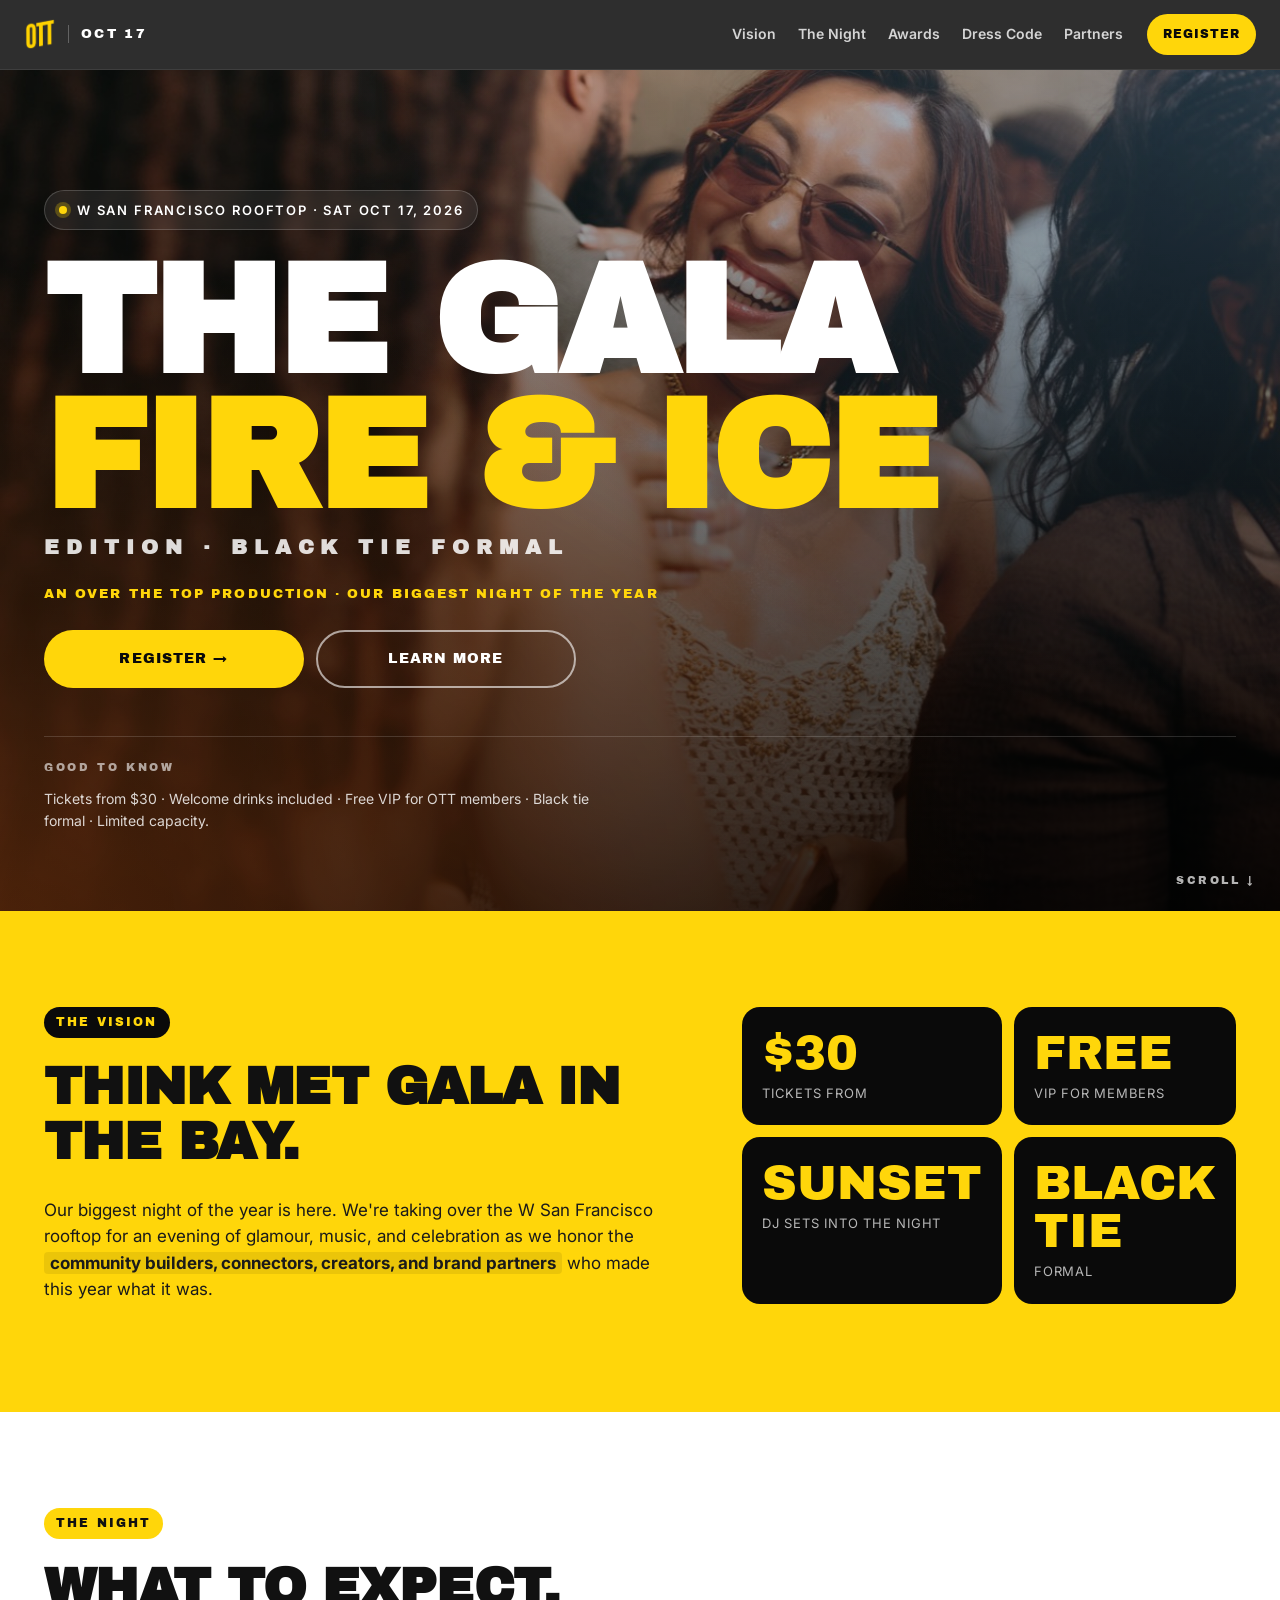
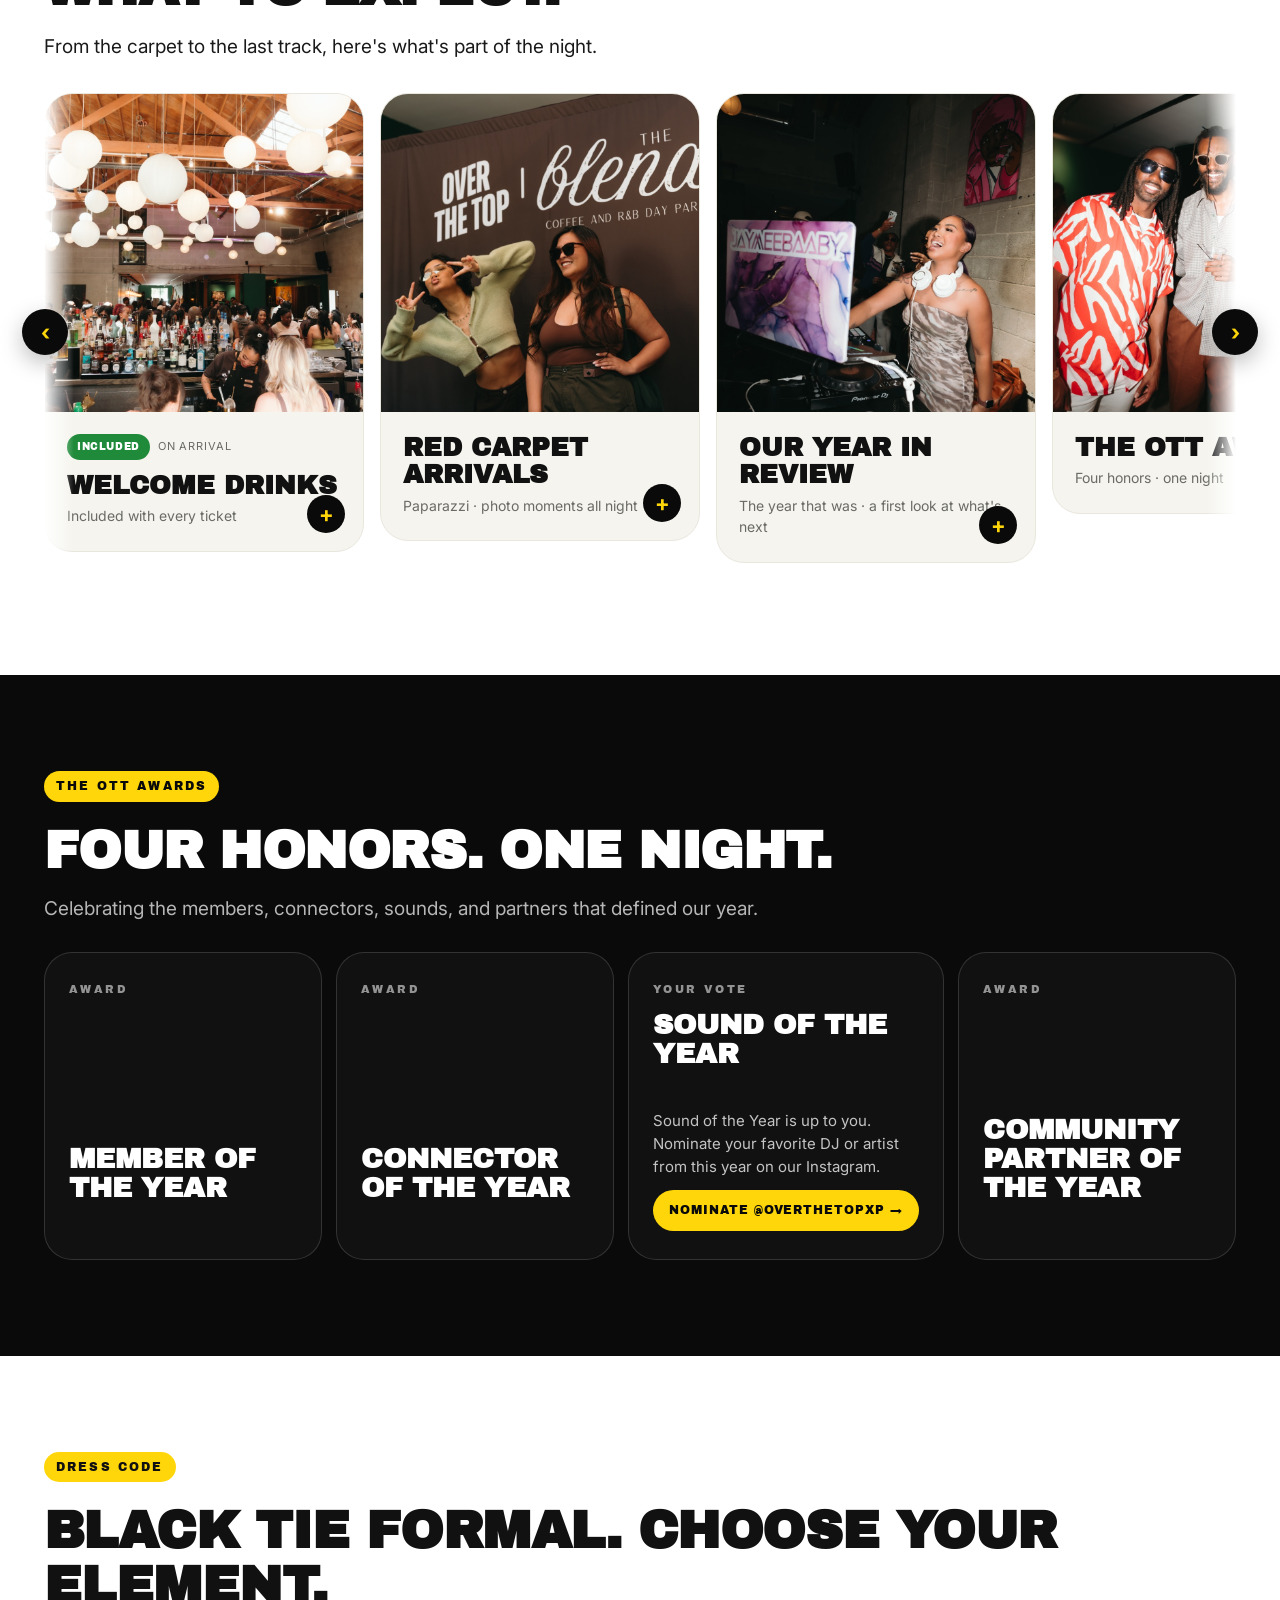
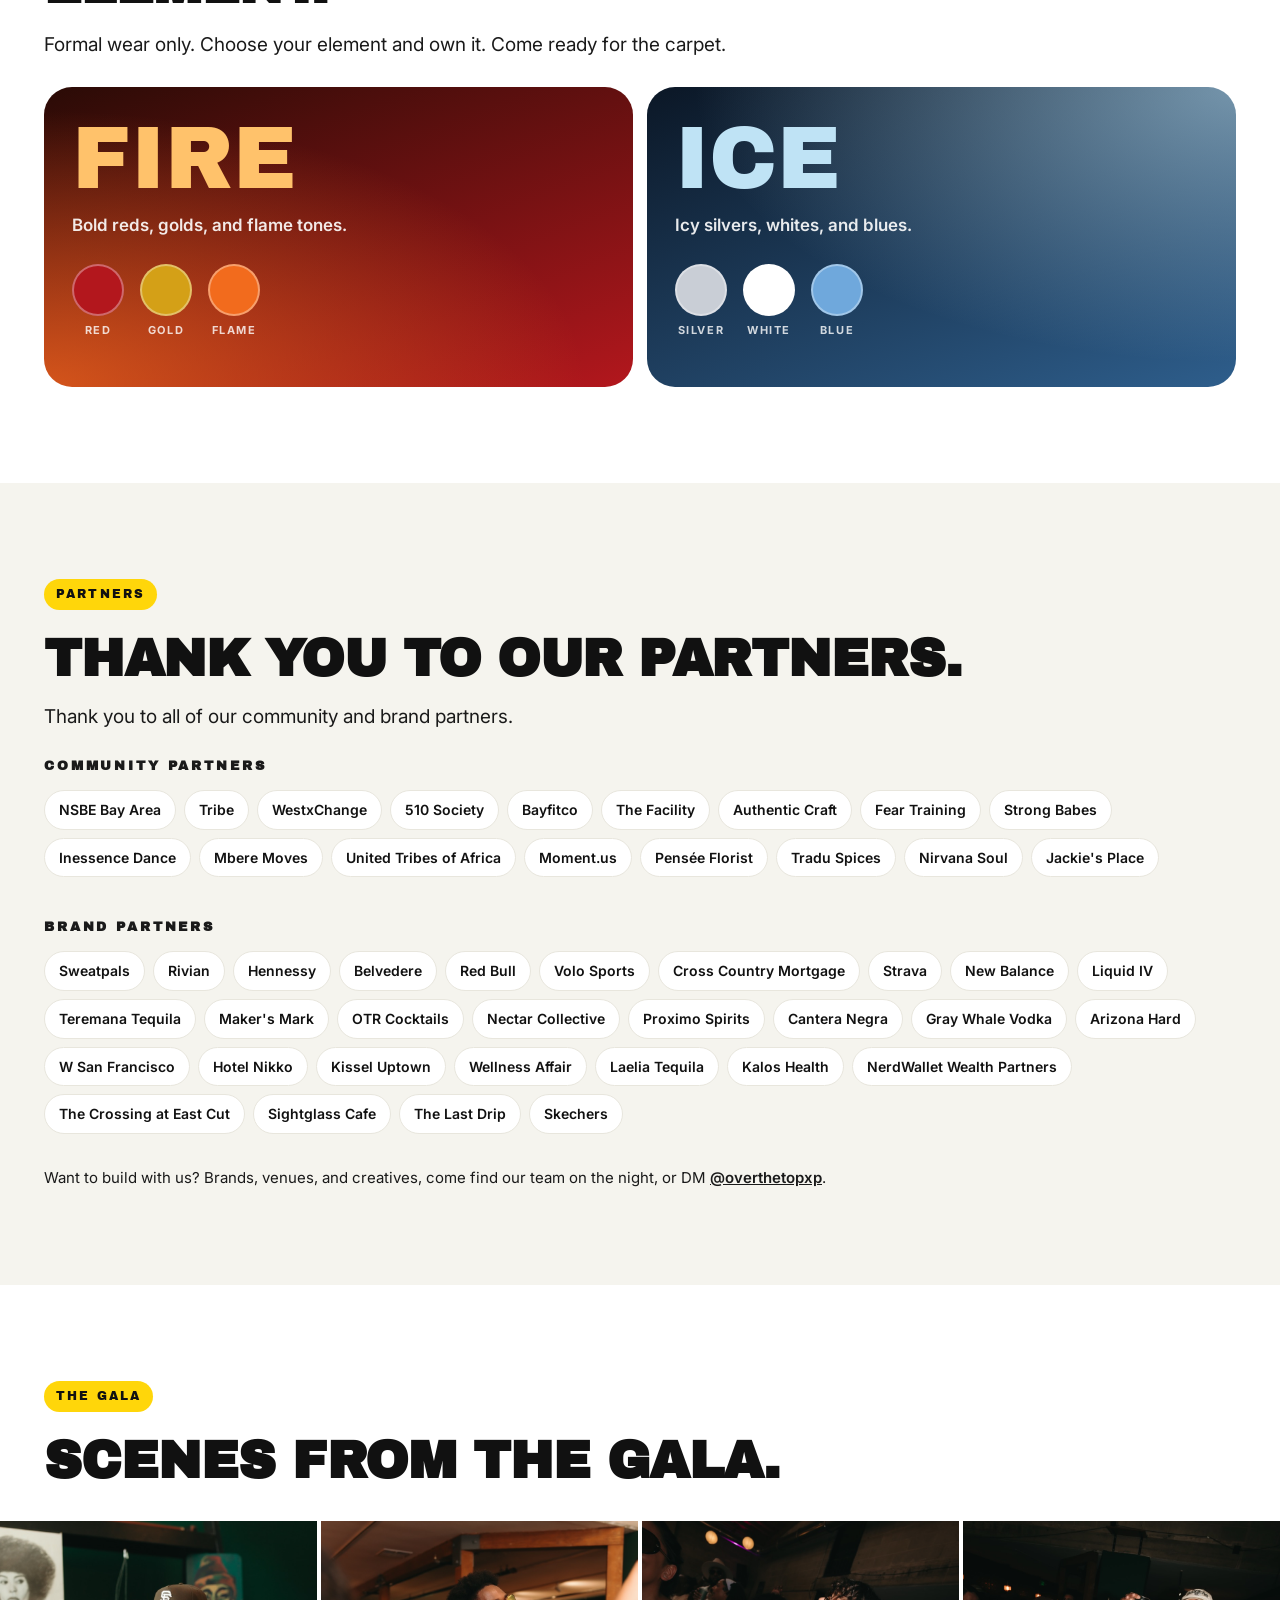
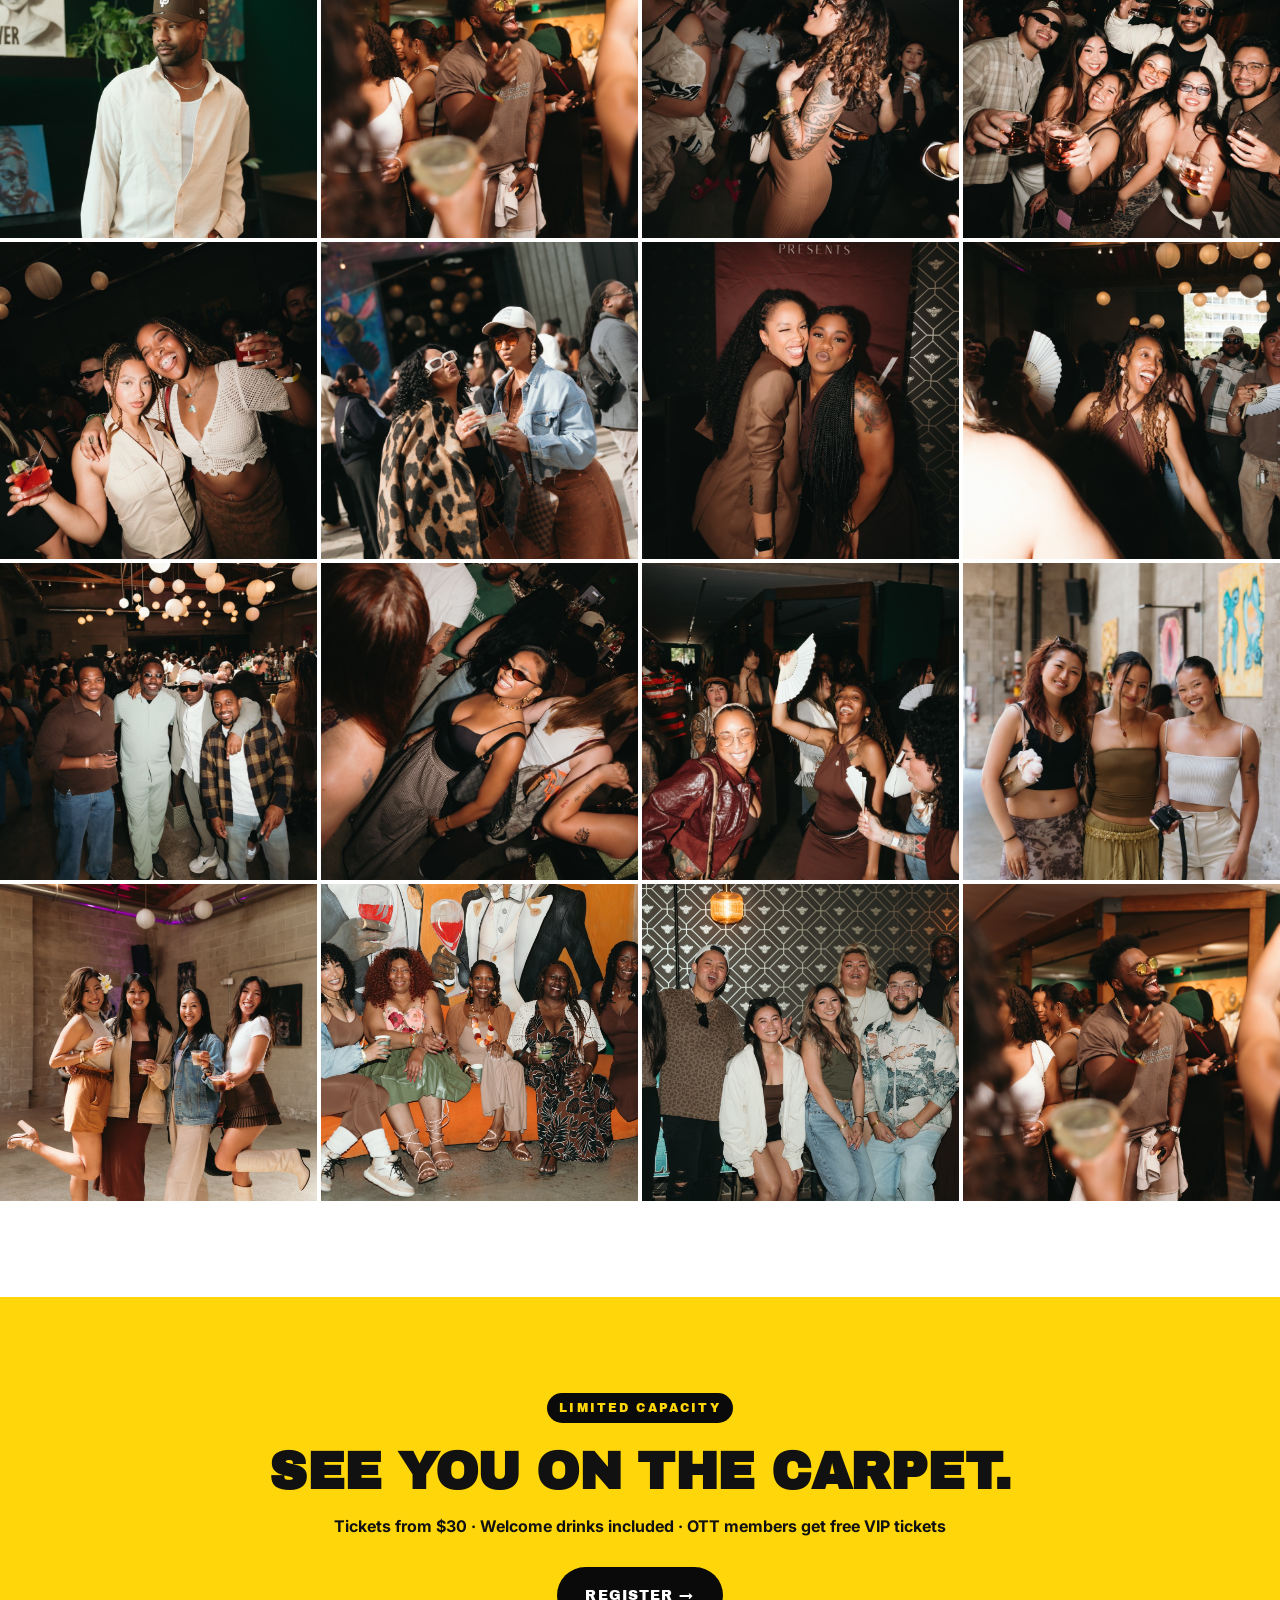
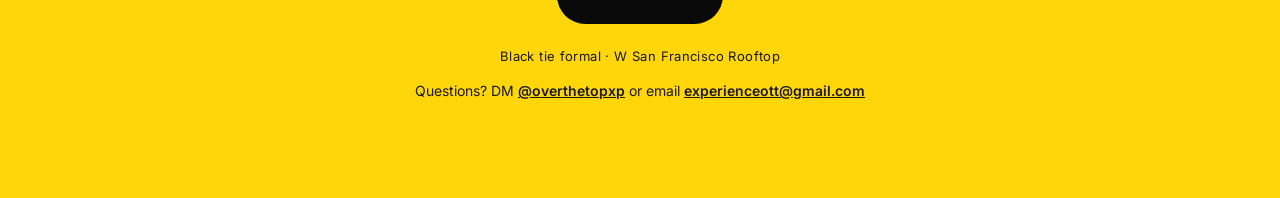
==== commit ab4b5fa2: "Tickets from $30, welcome drinks included, un-highlight Sound of the Year, gala gallery heading Co-A" ====
--- a/index.html
+++ b/index.html
@@ -5,10 +5,10 @@
 <meta name="viewport" content="width=device-width, initial-scale=1, viewport-fit=cover" />
 <meta name="theme-color" content="#FFD60A" />
 <title>The Gala: Fire &amp; Ice Edition · Sat Oct 17, 2026 · W San Francisco Rooftop</title>
-<meta name="description" content="The Gala: Fire &amp; Ice Edition, Over The Top's biggest night of the year. Saturday, October 17, 2026 on the W San Francisco rooftop. Black tie formal. Red carpet, the OTT Awards, and DJ sets from sunset into the night. OTT members receive free VIP tickets." />
+<meta name="description" content="The Gala: Fire &amp; Ice Edition, Over The Top's biggest night of the year. Saturday, October 17, 2026 on the W San Francisco rooftop. Black tie formal. Red carpet, the OTT Awards, and DJ sets from sunset into the night. Tickets from $30, welcome drinks included. OTT members receive free VIP tickets." />
 
 <meta property="og:title" content="The Gala: Fire &amp; Ice Edition · Sat Oct 17, 2026 · W San Francisco Rooftop" />
-<meta property="og:description" content="Think Met Gala in the Bay. Black tie formal. Red carpet, the OTT Awards, and DJ sets from sunset into the night. OTT members receive free VIP tickets." />
+<meta property="og:description" content="Think Met Gala in the Bay. Black tie formal. Red carpet, the OTT Awards, and DJ sets from sunset into the night. Tickets from $30, welcome drinks included. OTT members receive free VIP tickets." />
 <meta property="og:type" content="website" />
 <meta property="og:image" content="images/hero.jpg" />
 
@@ -75,7 +75,7 @@
     <div class="hero__partners">
       <span class="hero__partners-label">Good to know</span>
       <p style="font-size:14px; color:rgba(255,255,255,.82); margin:0; max-width:580px;">
-        Black tie formal · Rooftop at W San Francisco · OTT members receive free VIP tickets · Limited capacity.
+        Tickets from $30 · Welcome drinks included · Free VIP for OTT members · Black tie formal · Limited capacity.
       </p>
     </div>
   </div>
@@ -94,8 +94,8 @@
            who made this year what it was.</p>
       </div>
       <div class="vision__stats">
+        <div class="stat"><div class="stat__num">$30</div><div class="stat__label">Tickets from</div></div>
         <div class="stat"><div class="stat__num">FREE</div><div class="stat__label">VIP for members</div></div>
-        <div class="stat"><div class="stat__num">4</div><div class="stat__label">OTT Awards</div></div>
         <div class="stat"><div class="stat__num">SUNSET</div><div class="stat__label">DJ sets into the night</div></div>
         <div class="stat"><div class="stat__num">BLACK TIE</div><div class="stat__label">Formal</div></div>
       </div>
@@ -121,12 +121,13 @@
             <img class="card__img" src="images/welcome-drinks.jpg" alt="Welcome drinks on arrival" />
             <div class="card__body">
               <div class="card__access-row">
-                <span class="card__access card__access--free">On arrival</span>
+                <span class="card__access card__access--free">Included</span>
+                <span class="card__attr">on arrival</span>
               </div>
               <h3 class="card__title">Welcome Drinks</h3>
-              <p class="card__sub">A glass in hand when you arrive</p>
-              <div class="card__expand">
-                <p>Welcome drinks waiting for you the moment you step onto the rooftop.</p>
+              <p class="card__sub">Included with every ticket</p>
+              <div class="card__expand">
+                <p>Welcome drinks are included with every ticket, waiting for you the moment you step onto the rooftop.</p>
               </div>
               <button class="card__toggle" aria-label="Expand">+</button>
             </div>
@@ -225,7 +226,7 @@
         <span class="award__label">Your vote</span>
         <h3 class="award__title">Sound of the Year</h3>
         <p class="award__copy">Sound of the Year is up to you. Nominate your favorite DJ or artist from this year on our Instagram.</p>
-        <a class="btn btn--black btn--small" href="https://instagram.com/overthetopxp" target="_blank" rel="noopener">Nominate @overthetopxp →</a>
+        <a class="btn btn--yellow btn--small" href="https://instagram.com/overthetopxp" target="_blank" rel="noopener">Nominate @overthetopxp →</a>
       </article>
       <article class="award">
         <span class="award__label">Award</span>
@@ -304,8 +305,8 @@
 <!-- GALLERY -->
 <section class="band" id="gallery">
   <div class="container">
-    <span class="kicker">Our year</span>
-    <h2 class="h2">The moments that got us here.</h2>
+    <span class="kicker">The Gala</span>
+    <h2 class="h2">Scenes from the gala.</h2>
   </div>
   <div class="gallery">
     <img src="images/gallery-1.jpg" alt="" loading="lazy" />
@@ -333,7 +334,7 @@
     <span class="kicker">Limited capacity</span>
     <h2 class="h2" style="margin-bottom:14px;">See you on the carpet.</h2>
     <p style="margin:0 0 28px; font-weight:700; color:var(--ink);">
-      Grab your tickets early · OTT members receive free VIP tickets
+      Tickets from $30 · Welcome drinks included · OTT members get free VIP tickets
     </p>
     <div class="cta-row">
       <a class="btn btn--black btn--lg" data-register href="https://events.sweatpals.com/4cf478e4" target="_blank" rel="noopener">Register →</a>
--- a/styles.css
+++ b/styles.css
@@ -1716,10 +1716,8 @@
   color: var(--white);
   margin-top: auto;
 }
-.award__copy { font-size: 15px; color: var(--ink-2); margin: 0; }
-.award--vote { background: var(--yellow); border-color: var(--yellow); }
-.award--vote .award__label { color: var(--black); }
-.award--vote .award__title { color: var(--black); margin-top: 0; }
+.award__copy { font-size: 15px; color: rgba(255,255,255,.75); margin: 0; }
+.award--vote .award__title { margin-top: 0; }
 .award--vote .btn { align-self: flex-start; margin-top: auto; }
 @media (min-width: 700px) {
   .award-grid { grid-template-columns: 1fr 1fr; }
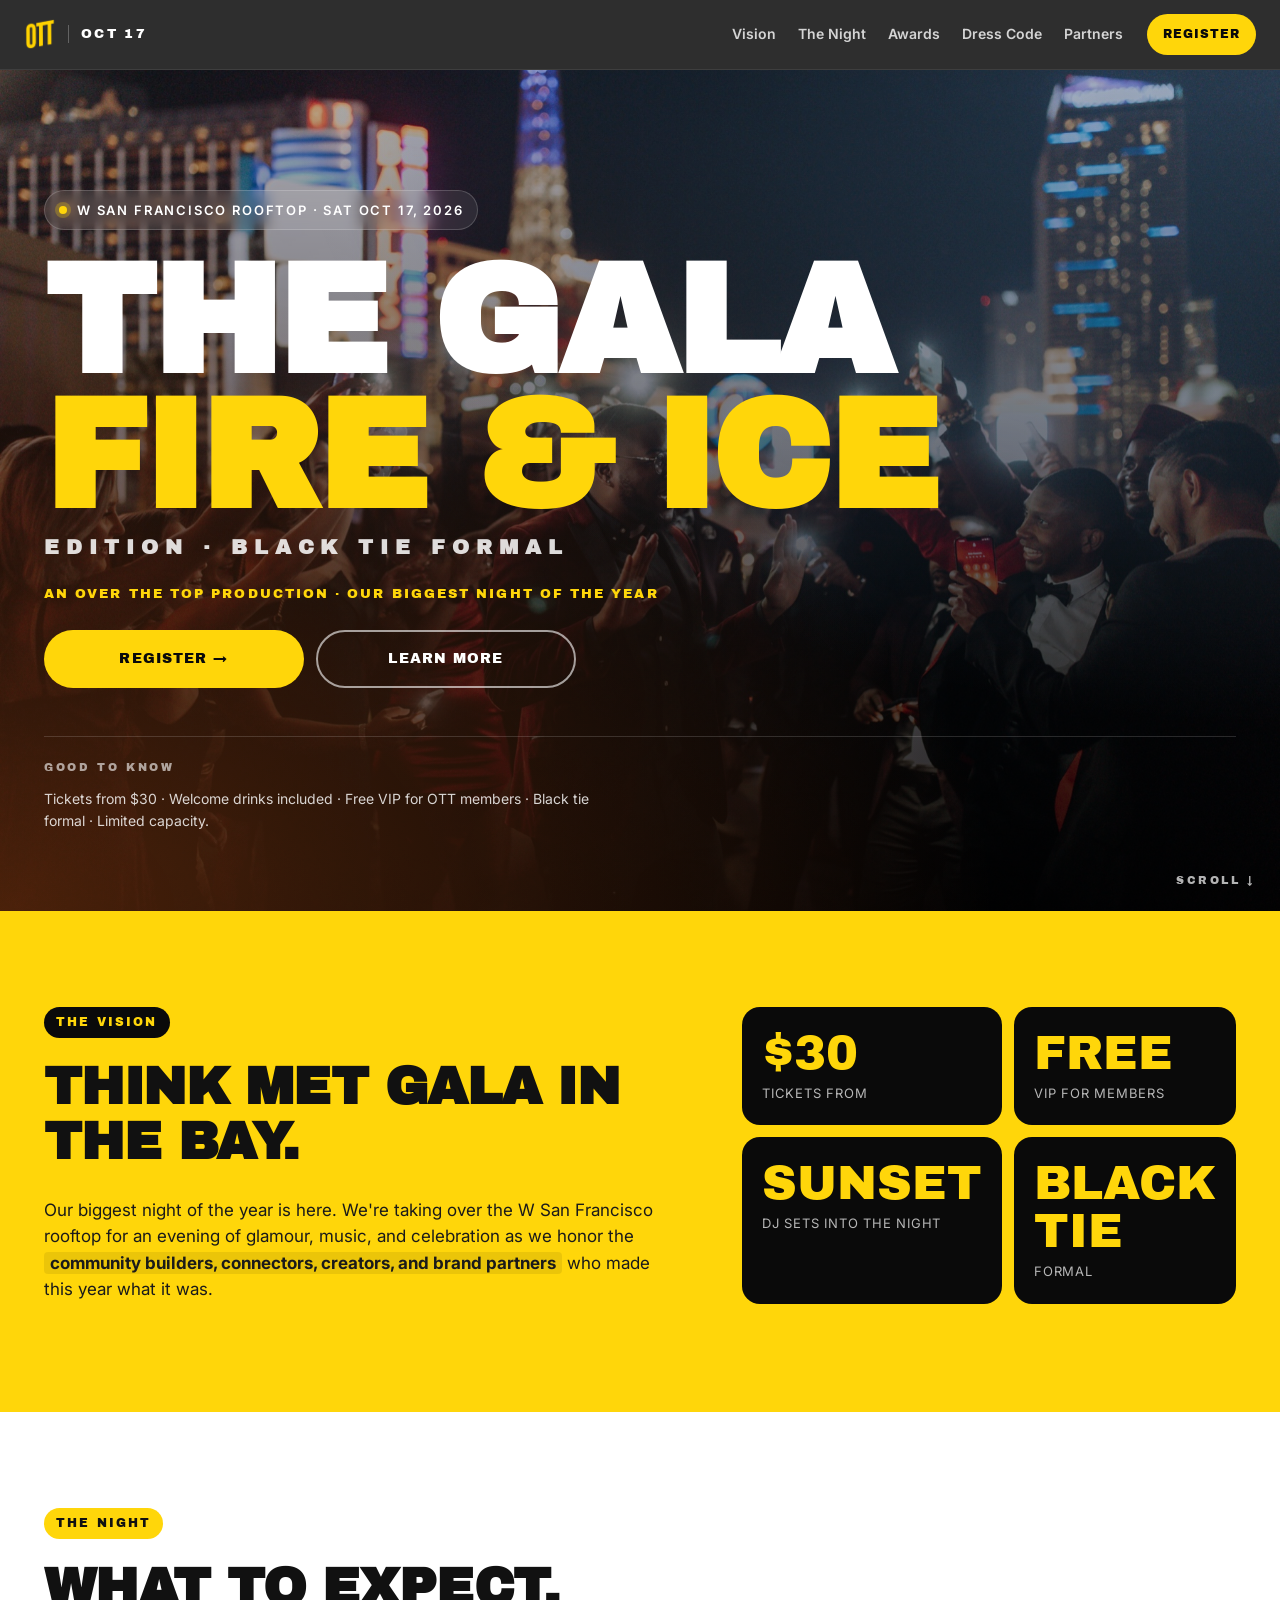
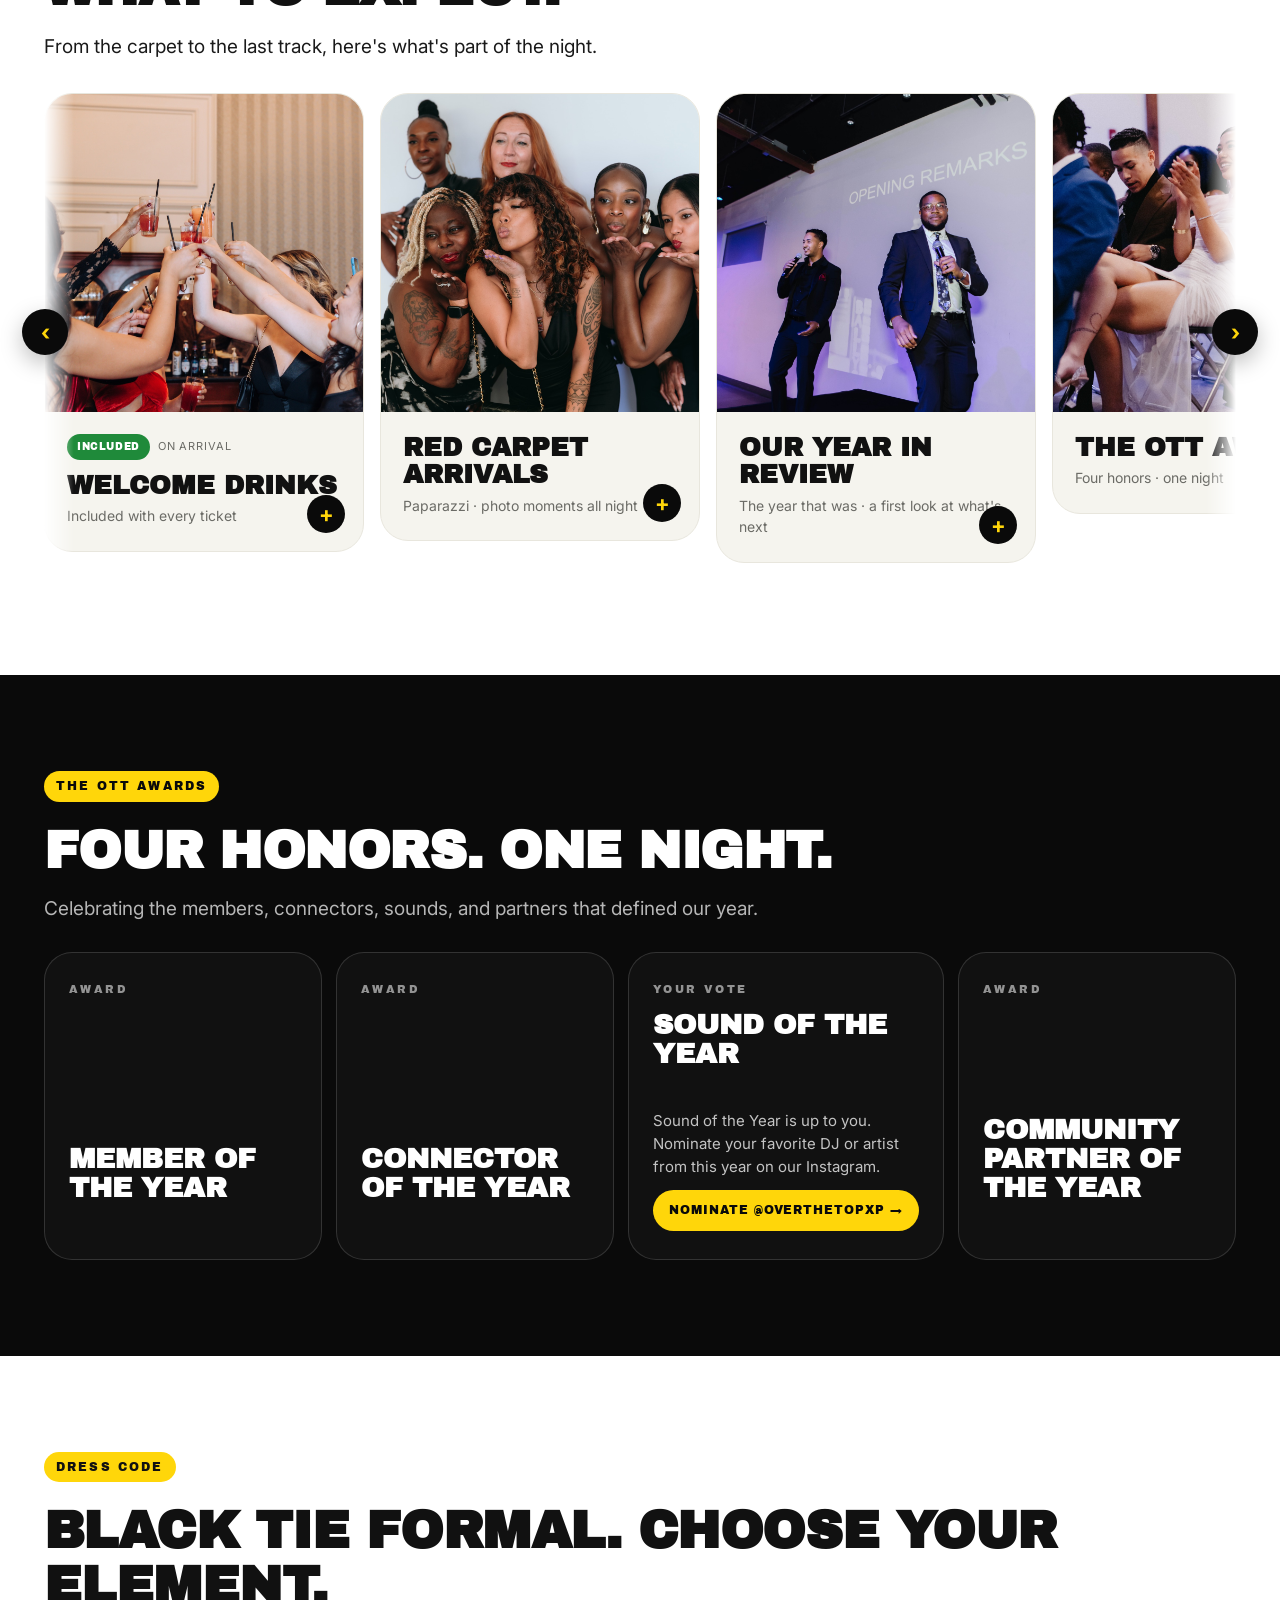
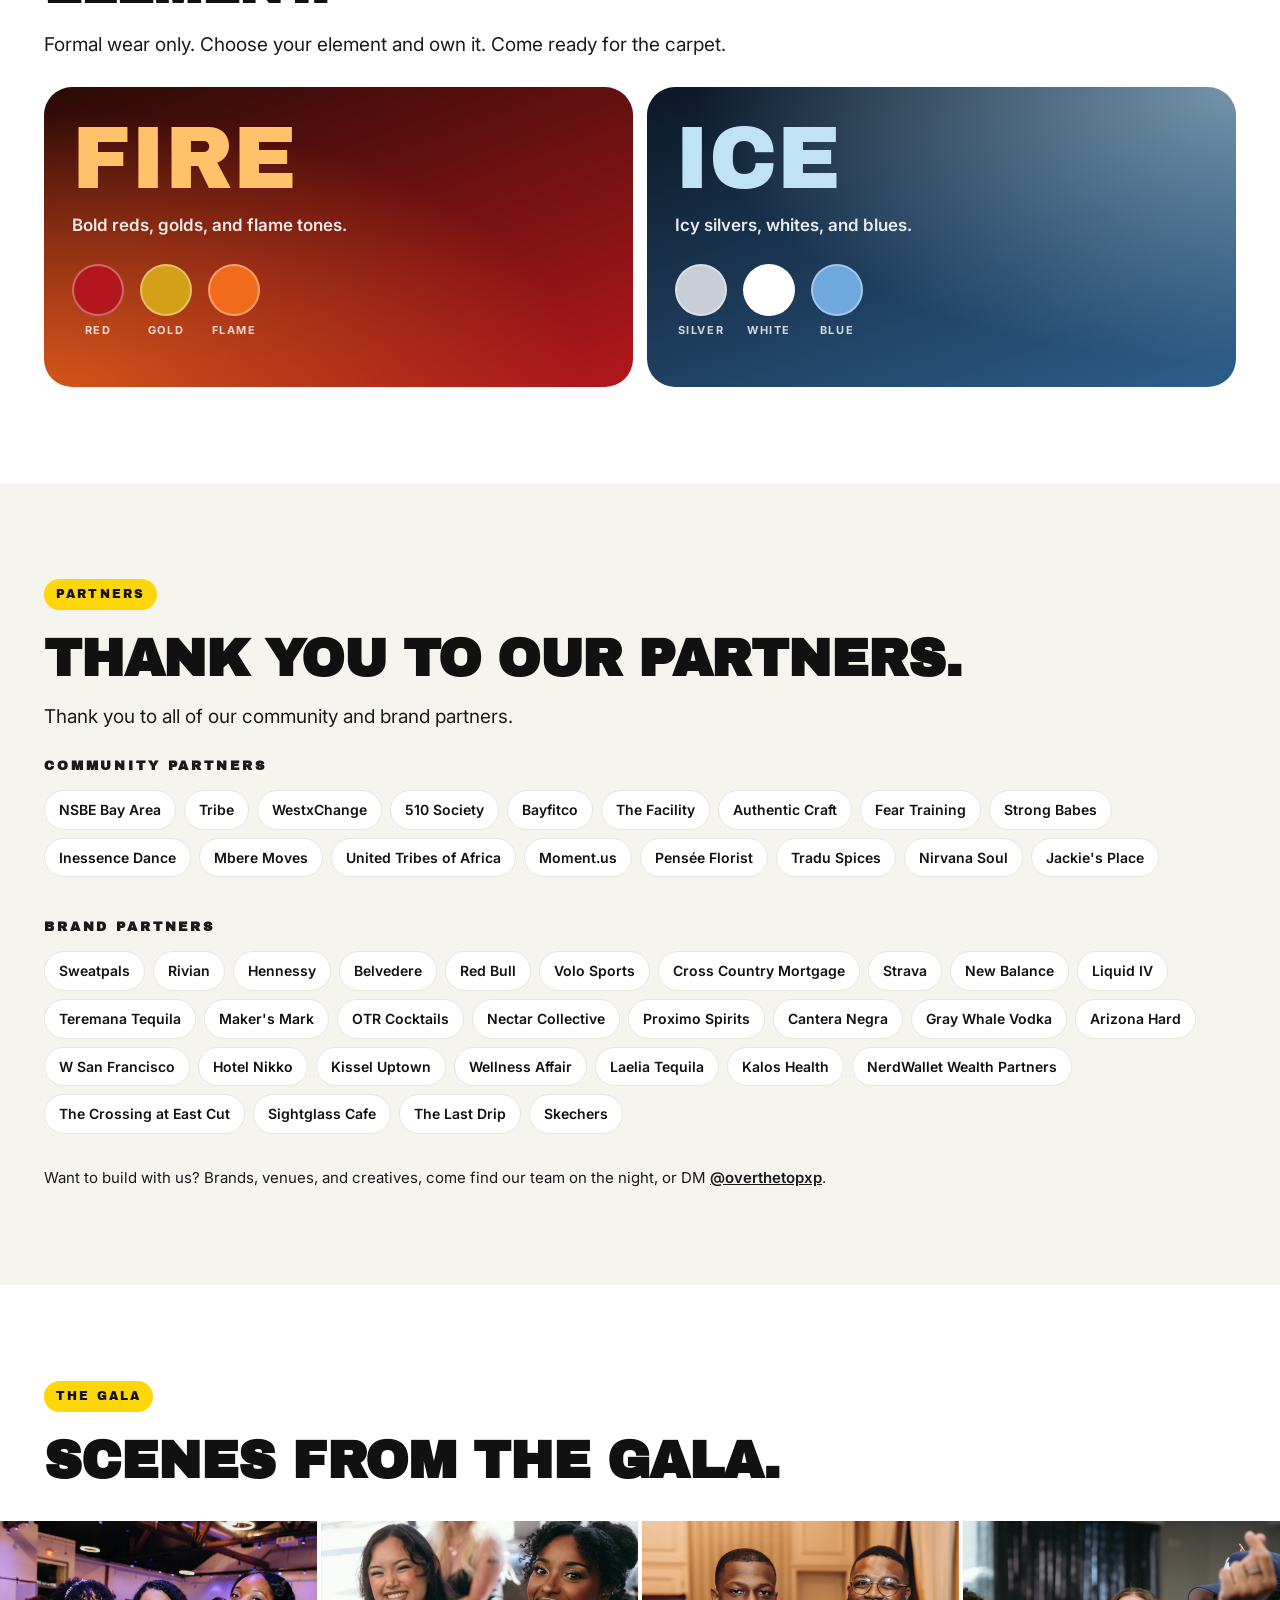
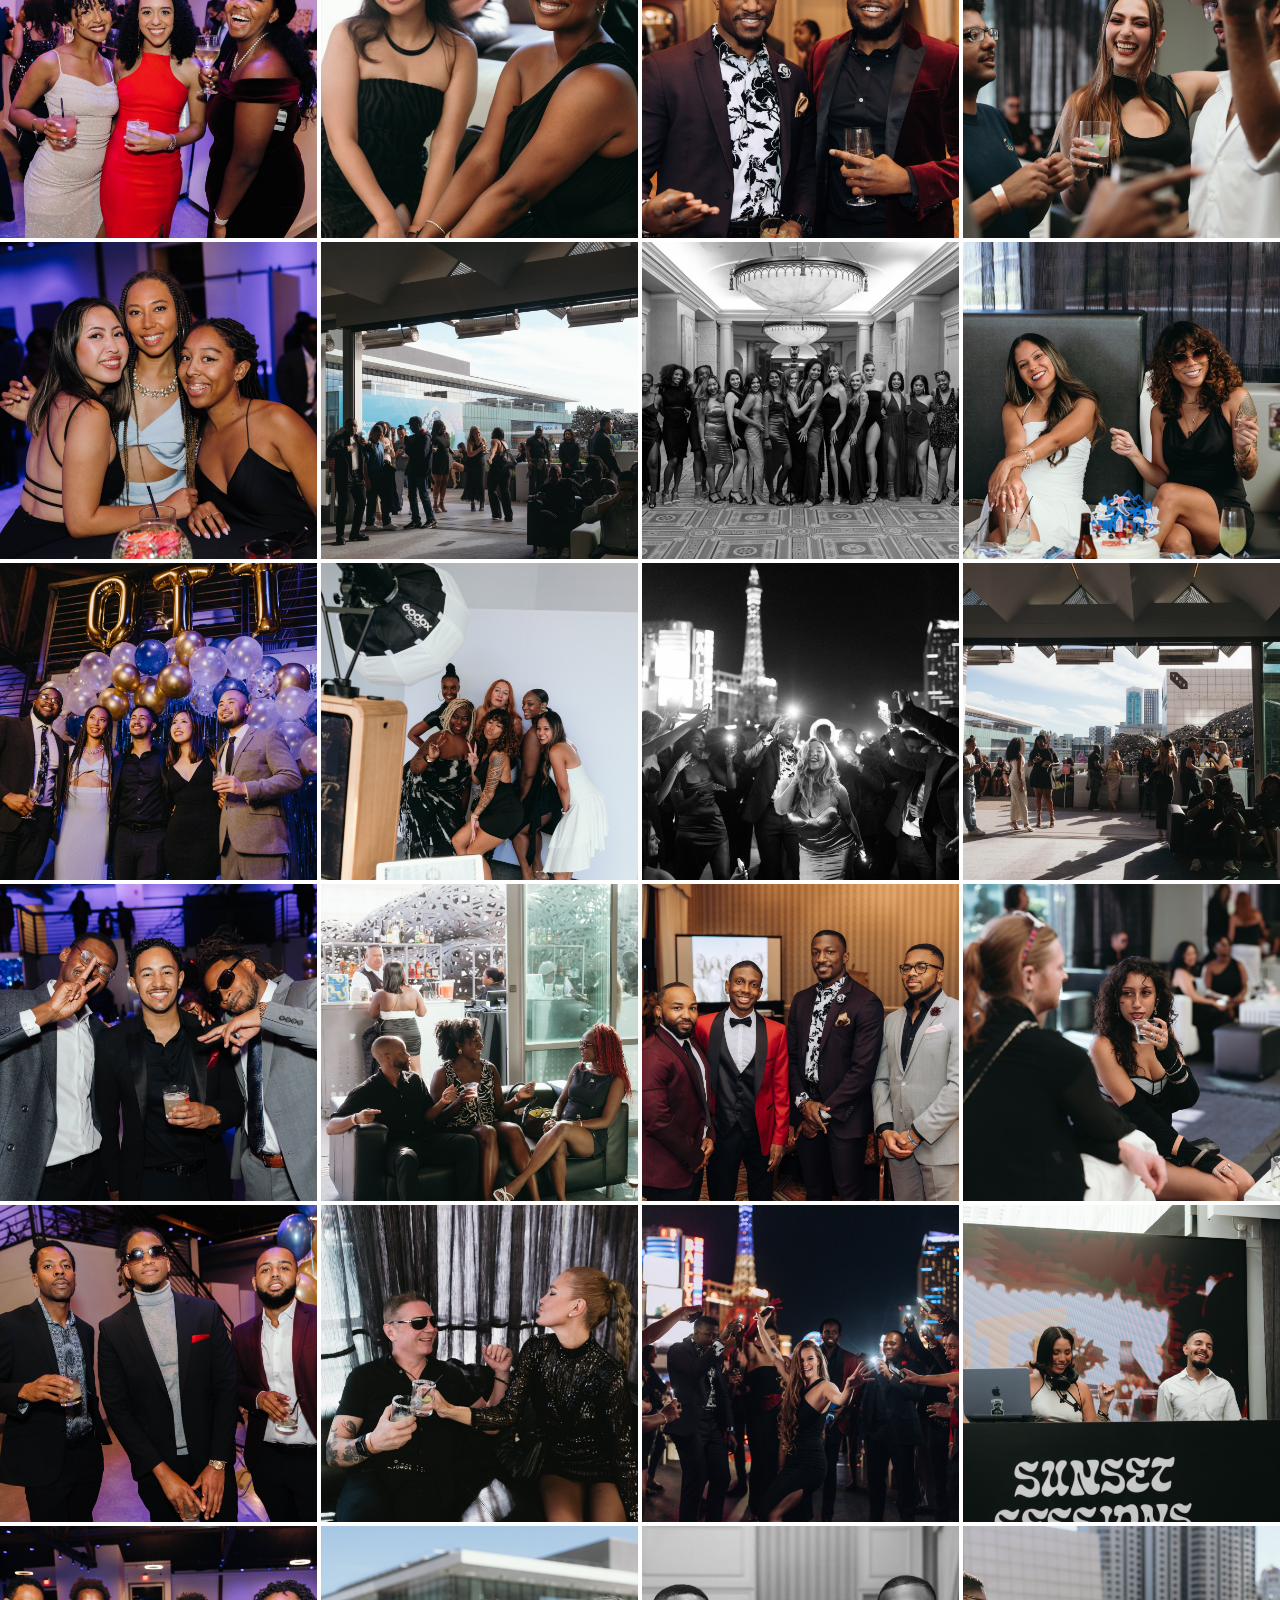
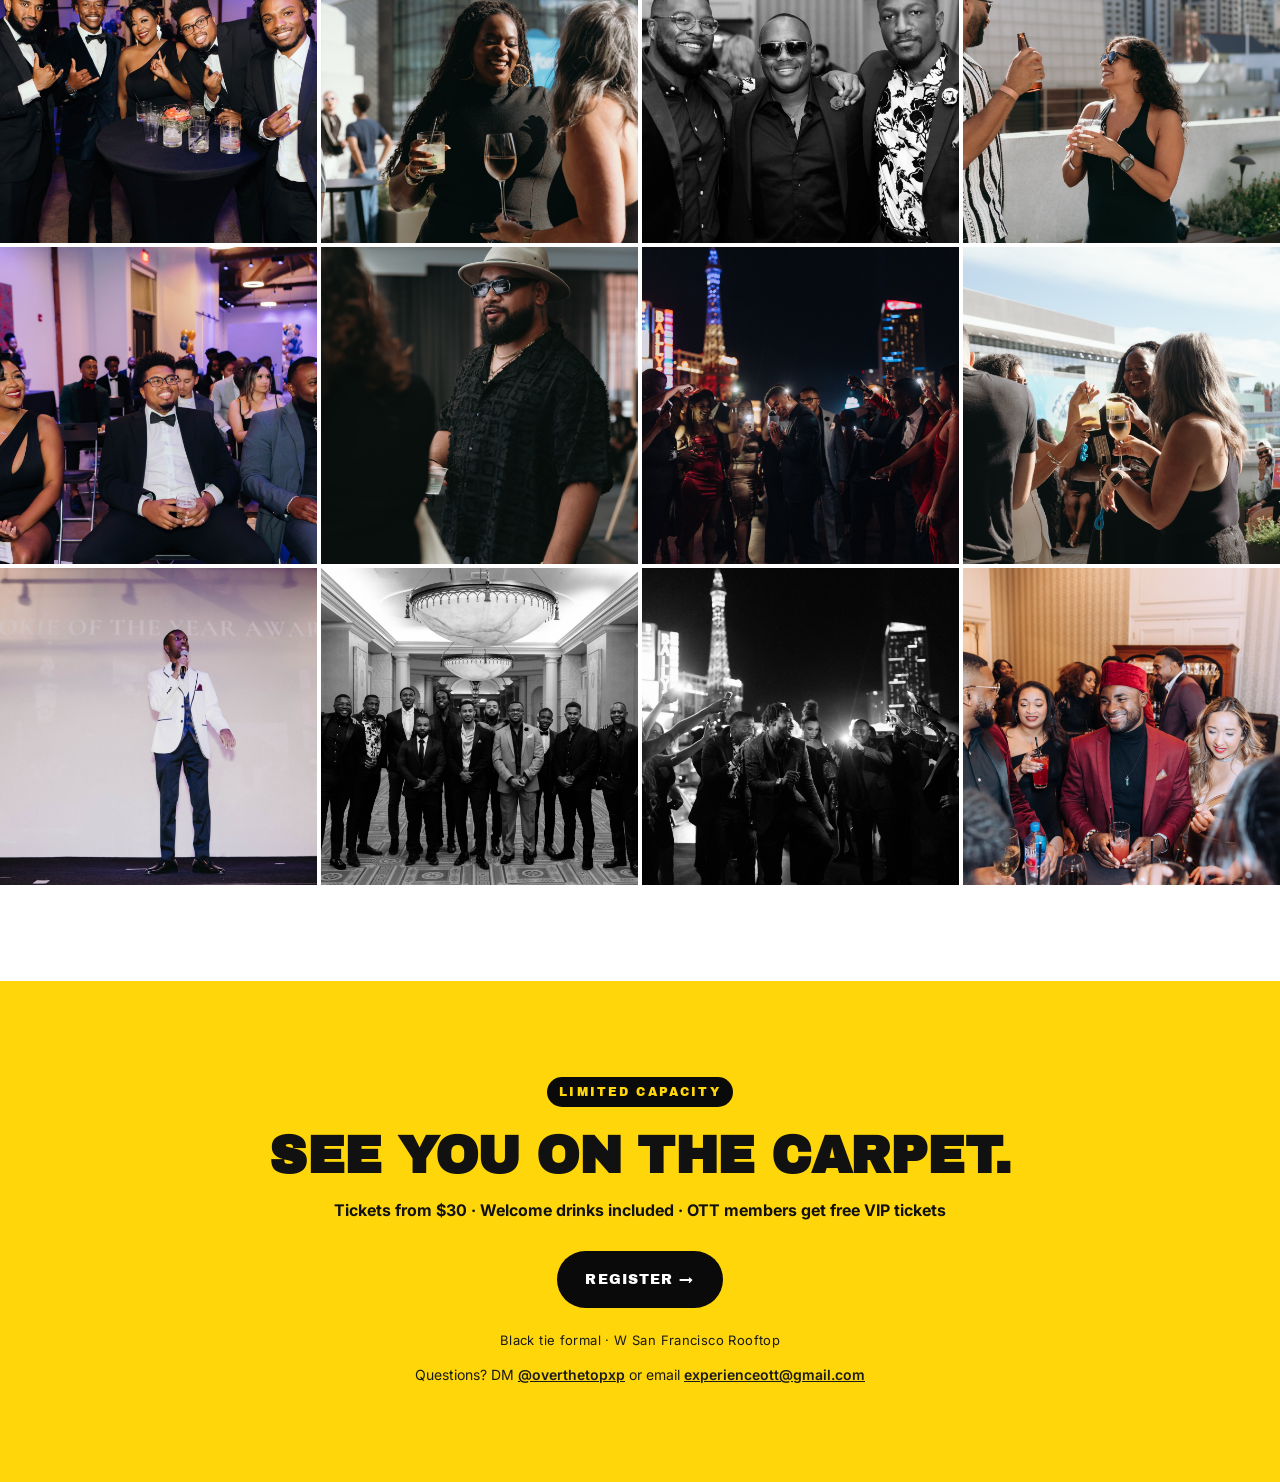
==== commit 9cb72aa8: "Gala photos: new hero, card images, and 32-photo gala gallery (web-sized) Co-Authored-By: Claude Opu" ====
--- a/index.html
+++ b/index.html
@@ -56,7 +56,7 @@
 
 <!-- HERO -->
 <section class="hero" id="top">
-  <img class="hero__bg" src="images/hero.jpg" alt="Over The Top guests dancing at a past OTT event" />
+  <img class="hero__bg" src="images/hero.jpg" alt="OTT gala guests at night" />
   <div class="hero__overlay hero__overlay--gala"></div>
   <div class="hero__content">
     <div class="hero__eyebrow">
@@ -134,7 +134,7 @@
           </article>
 
           <article class="card card--rail" data-card>
-            <img class="card__img" src="images/red-carpet.jpg" alt="Red carpet and photo moments" />
+            <img class="card__img" src="images/red-carpet.jpg" alt="Carpet arrivals and paparazzi at a past OTT gala" />
             <div class="card__body">
               <h3 class="card__title">Red Carpet Arrivals</h3>
               <p class="card__sub">Paparazzi · photo moments all night</p>
@@ -146,7 +146,7 @@
           </article>
 
           <article class="card card--rail" data-card>
-            <img class="card__img" src="images/year-in-review.jpg" alt="The OTT community gathered at a past event" />
+            <img class="card__img" src="images/year-in-review.jpg" alt="On stage at a past OTT gala" />
             <div class="card__body">
               <h3 class="card__title">Our Year in Review</h3>
               <p class="card__sub">The year that was · a first look at what's next</p>
@@ -158,7 +158,7 @@
           </article>
 
           <article class="card card--rail" data-card>
-            <img class="card__img" src="images/awards.jpg" alt="OTT members dressed up at a past event" />
+            <img class="card__img" src="images/awards.jpg" alt="Guests at a past OTT gala" />
             <div class="card__body">
               <h3 class="card__title">The OTT Awards</h3>
               <p class="card__sub">Four honors · one night</p>
@@ -309,22 +309,38 @@
     <h2 class="h2">Scenes from the gala.</h2>
   </div>
   <div class="gallery">
-    <img src="images/gallery-1.jpg" alt="" loading="lazy" />
-    <img src="images/gallery-2.jpg" alt="" loading="lazy" />
-    <img src="images/gallery-3.jpg" alt="" loading="lazy" />
-    <img src="images/gallery-4.jpg" alt="" loading="lazy" />
-    <img src="images/gallery-5.jpg" alt="" loading="lazy" />
-    <img src="images/gallery-6.jpg" alt="" loading="lazy" />
-    <img src="images/gallery-7.jpg" alt="" loading="lazy" />
-    <img src="images/gallery-8.jpg" alt="" loading="lazy" />
-    <img src="images/gallery-9.jpg" alt="" loading="lazy" />
-    <img src="images/gallery-10.jpg" alt="" loading="lazy" />
-    <img src="images/gallery-11.jpg" alt="" loading="lazy" />
-    <img src="images/gallery-12.jpg" alt="" loading="lazy" />
-    <img src="images/gallery-13.jpg" alt="" loading="lazy" />
-    <img src="images/gallery-14.jpg" alt="" loading="lazy" />
-    <img src="images/gallery-15.jpg" alt="" loading="lazy" />
-    <img src="images/gallery-16.jpg" alt="" loading="lazy" />
+    <img src="images/affair-gala-98.jpg" alt="" loading="lazy" />
+    <img src="images/742a2977.jpg" alt="" loading="lazy" />
+    <img src="images/vegas-23.jpg" alt="" loading="lazy" />
+    <img src="images/cu9a8929.jpg" alt="" loading="lazy" />
+    <img src="images/affair-gala-117.jpg" alt="" loading="lazy" />
+    <img src="images/742a3105.jpg" alt="" loading="lazy" />
+    <img src="images/vegas-119.jpg" alt="" loading="lazy" />
+    <img src="images/cu9a8911.jpg" alt="" loading="lazy" />
+    <img src="images/affair-gala-139.jpg" alt="" loading="lazy" />
+    <img src="images/742a2934.jpg" alt="" loading="lazy" />
+    <img src="images/vegas-217.jpg" alt="" loading="lazy" />
+    <img src="images/cu9a9100.jpg" alt="" loading="lazy" />
+    <img src="images/affair-gala-113.jpg" alt="" loading="lazy" />
+    <img src="images/742a2993.jpg" alt="" loading="lazy" />
+    <img src="images/vegas-20.jpg" alt="" loading="lazy" />
+    <img src="images/cu9a8943.jpg" alt="" loading="lazy" />
+    <img src="images/affair-gala-100.jpg" alt="" loading="lazy" />
+    <img src="images/742a2966.jpg" alt="" loading="lazy" />
+    <img src="images/vegas-226.jpg" alt="" loading="lazy" />
+    <img src="images/cu9a8901.jpg" alt="" loading="lazy" />
+    <img src="images/affair-gala-133.jpg" alt="" loading="lazy" />
+    <img src="images/742a3004.jpg" alt="" loading="lazy" />
+    <img src="images/vegas-38.jpg" alt="" loading="lazy" />
+    <img src="images/cu9a8981.jpg" alt="" loading="lazy" />
+    <img src="images/affair-gala-50.jpg" alt="" loading="lazy" />
+    <img src="images/742a3064.jpg" alt="" loading="lazy" />
+    <img src="images/vegas-243.jpg" alt="" loading="lazy" />
+    <img src="images/cu9a9104.jpg" alt="" loading="lazy" />
+    <img src="images/affair-gala-59.jpg" alt="" loading="lazy" />
+    <img src="images/vegas-123.jpg" alt="" loading="lazy" />
+    <img src="images/vegas-236.jpg" alt="" loading="lazy" />
+    <img src="images/vegas-86.jpg" alt="" loading="lazy" />
   </div>
 </section>
 
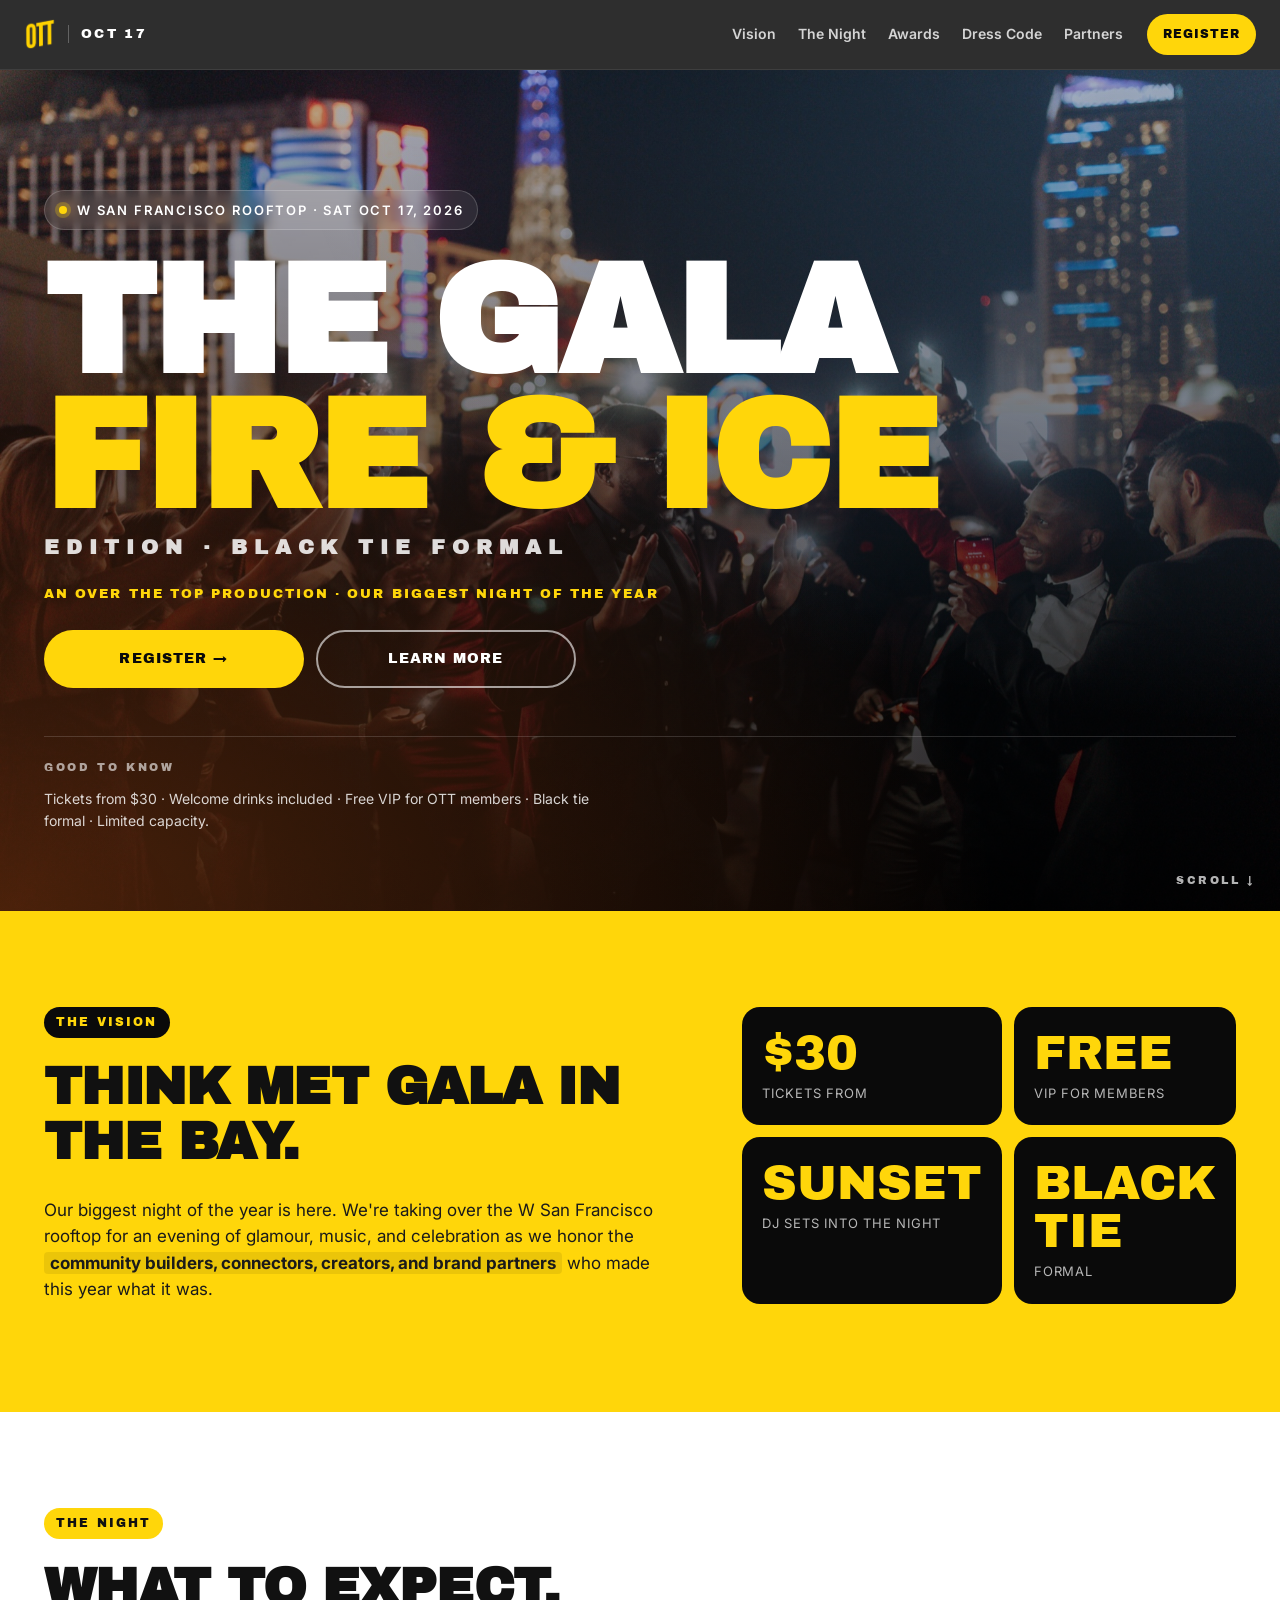
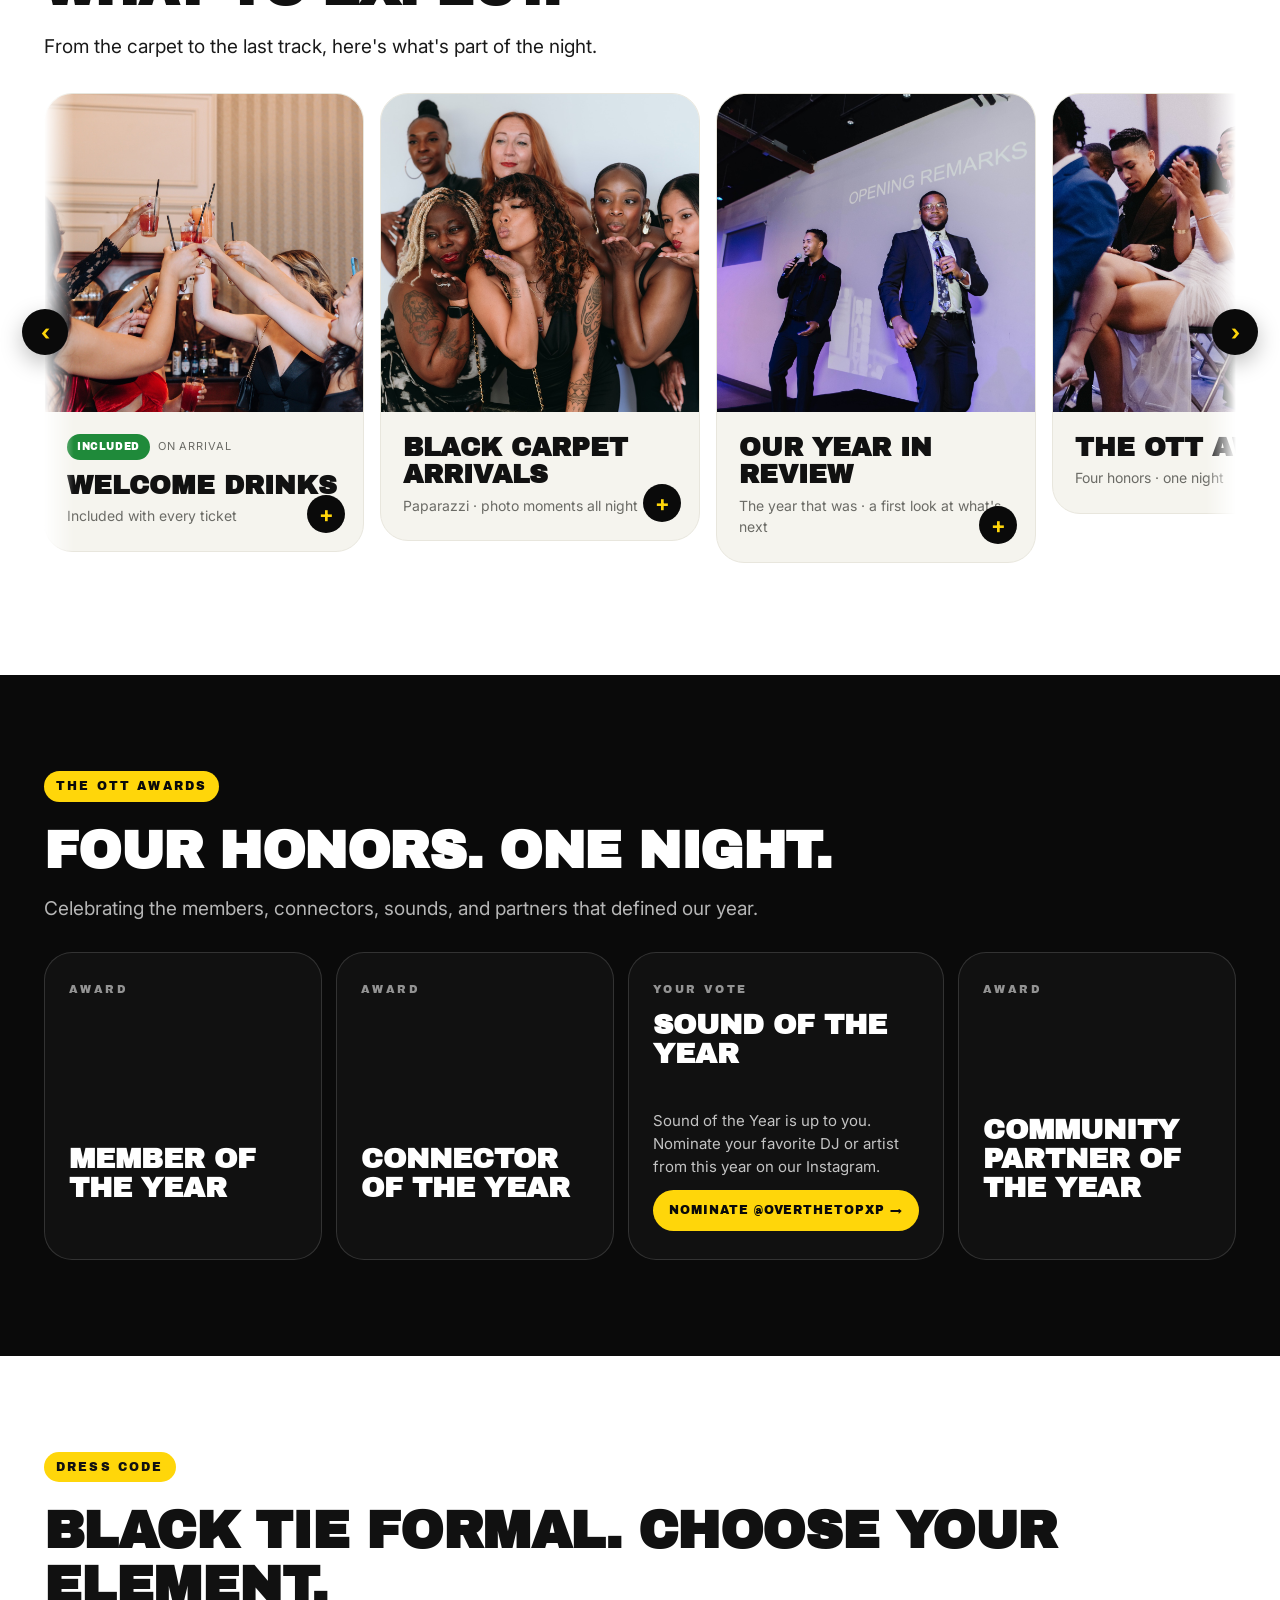
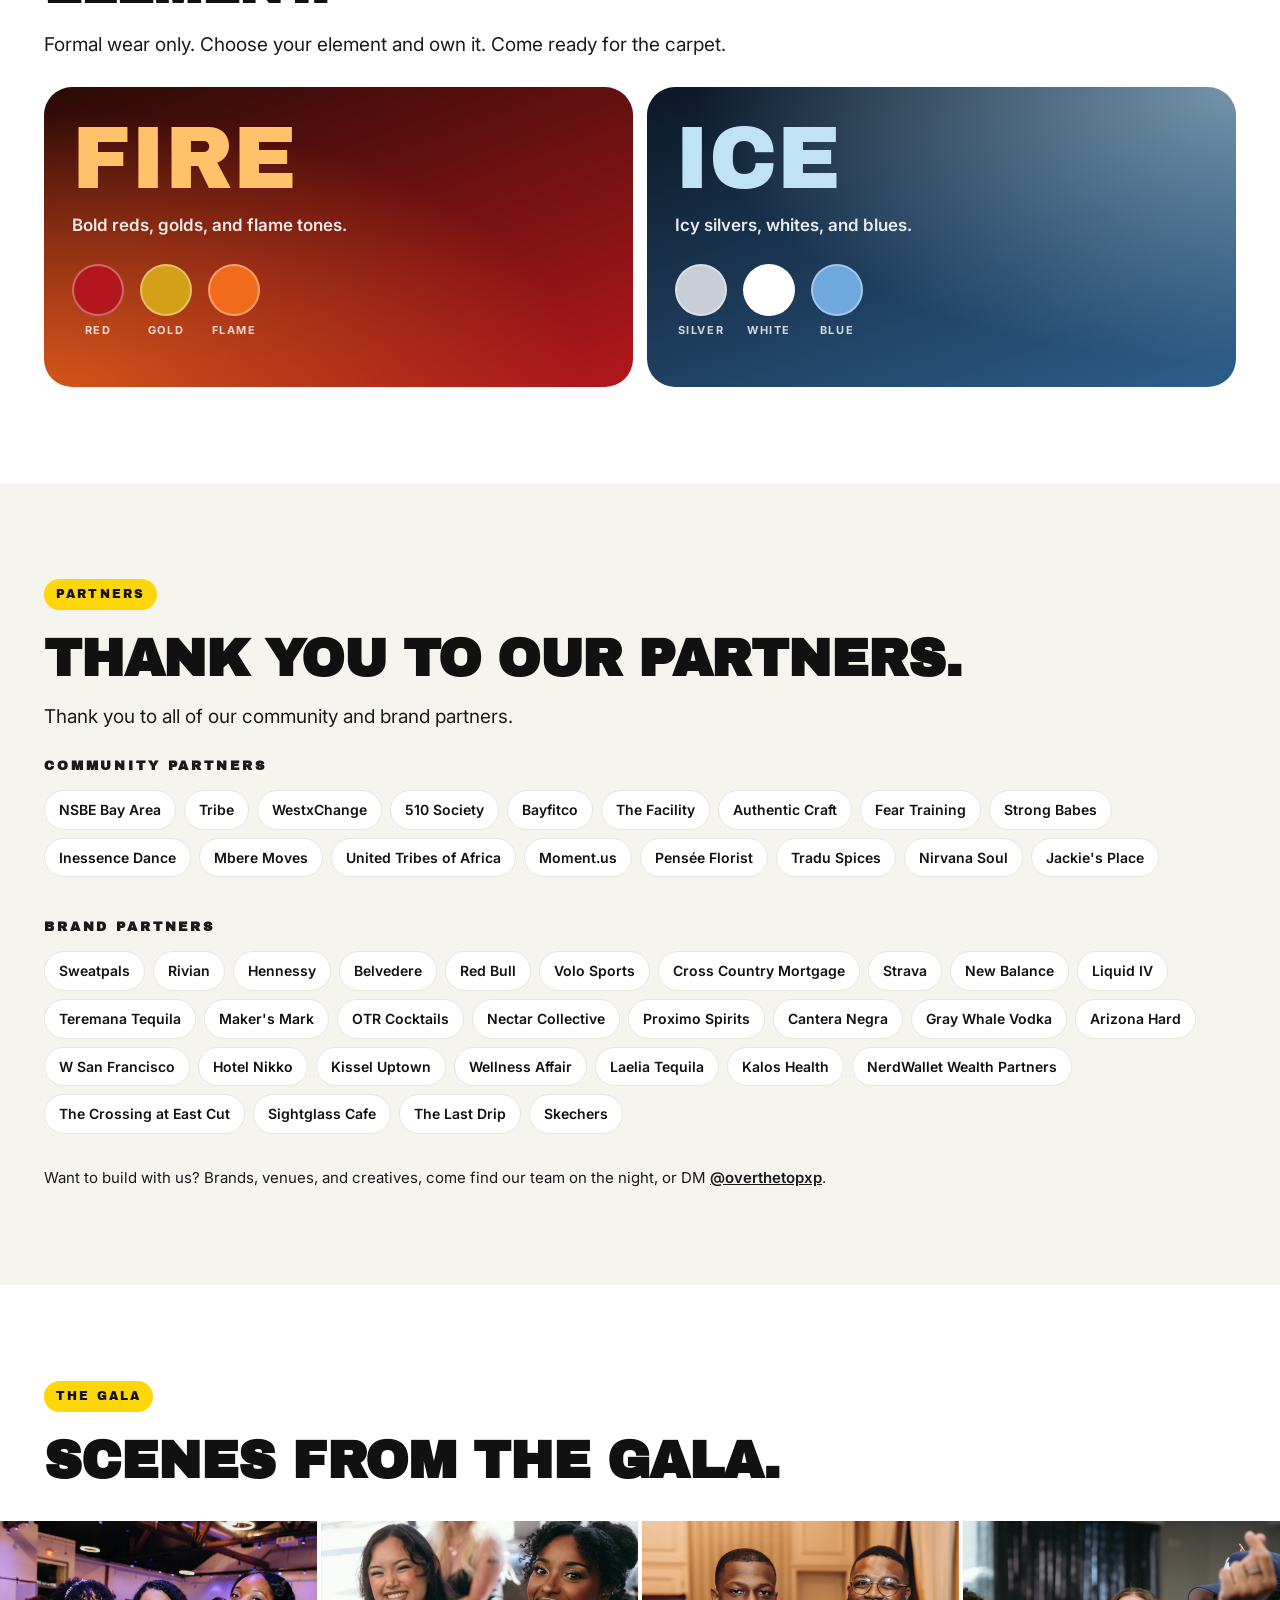
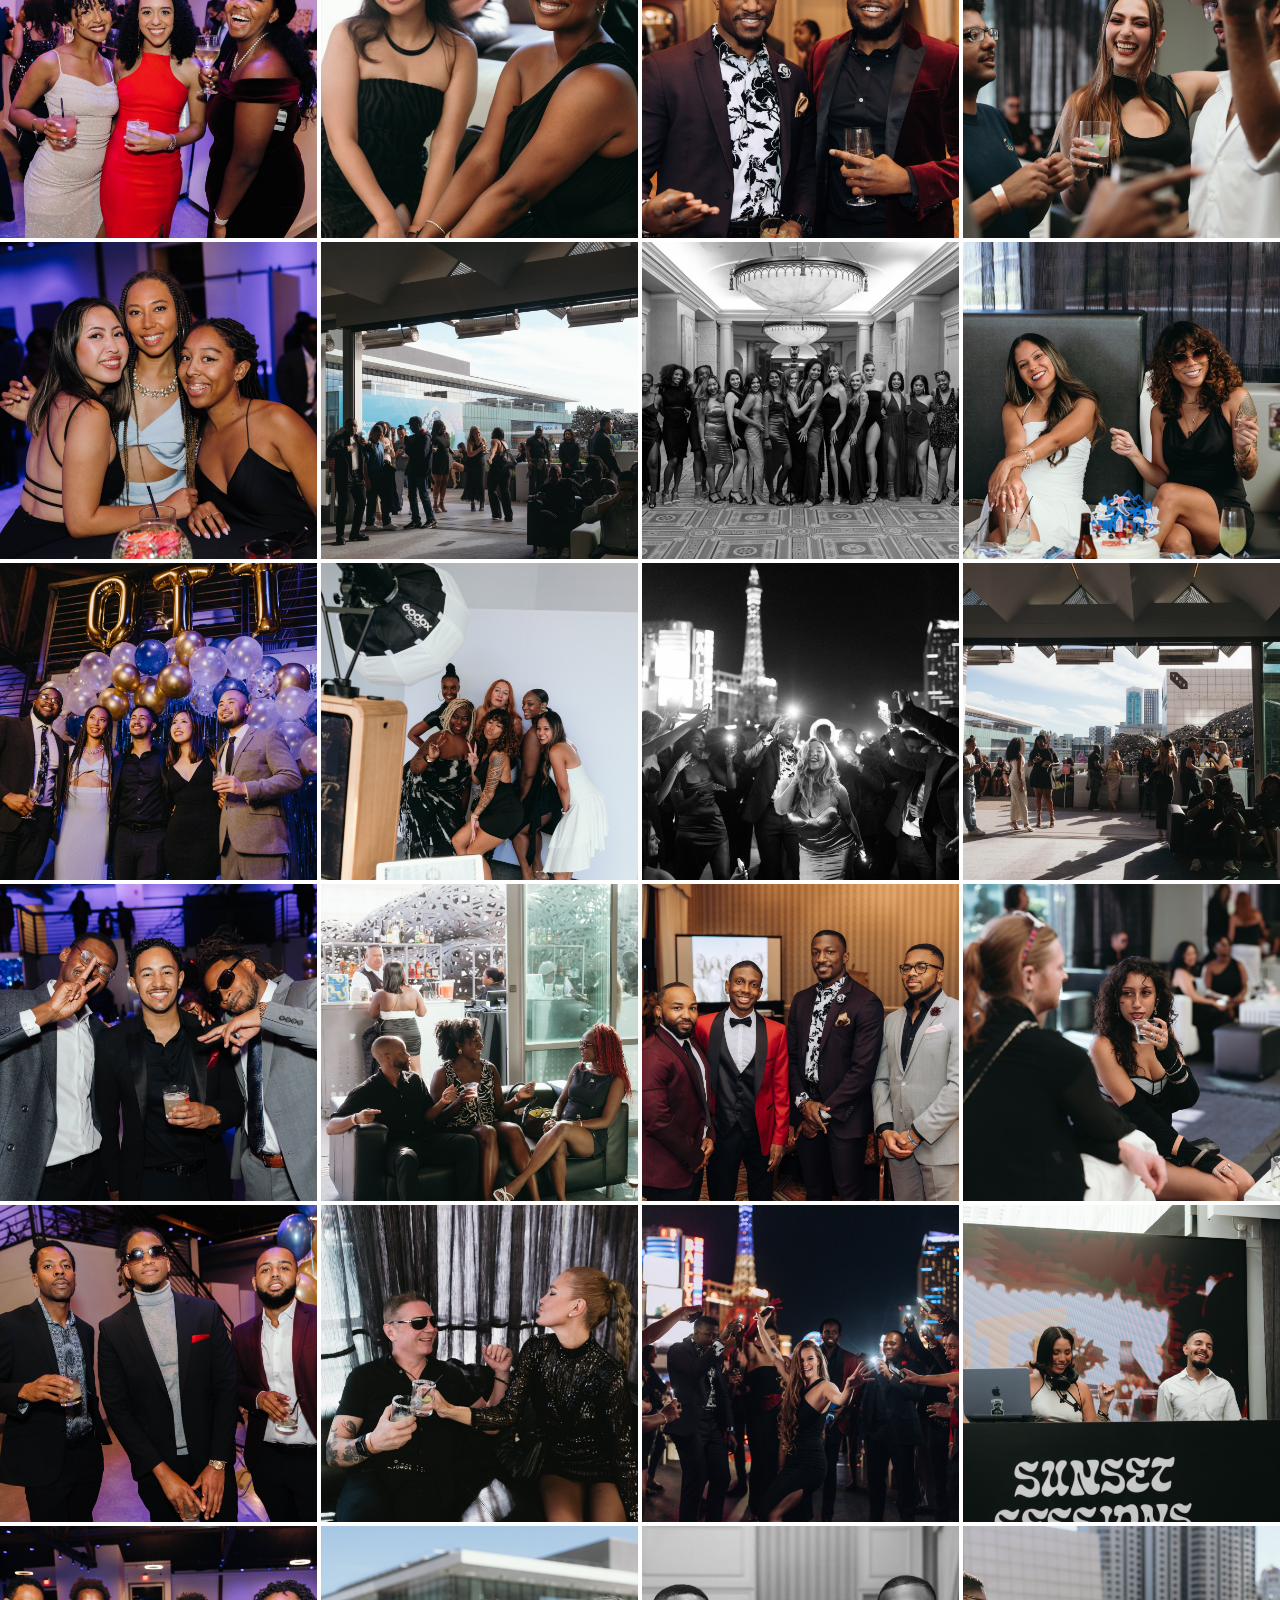
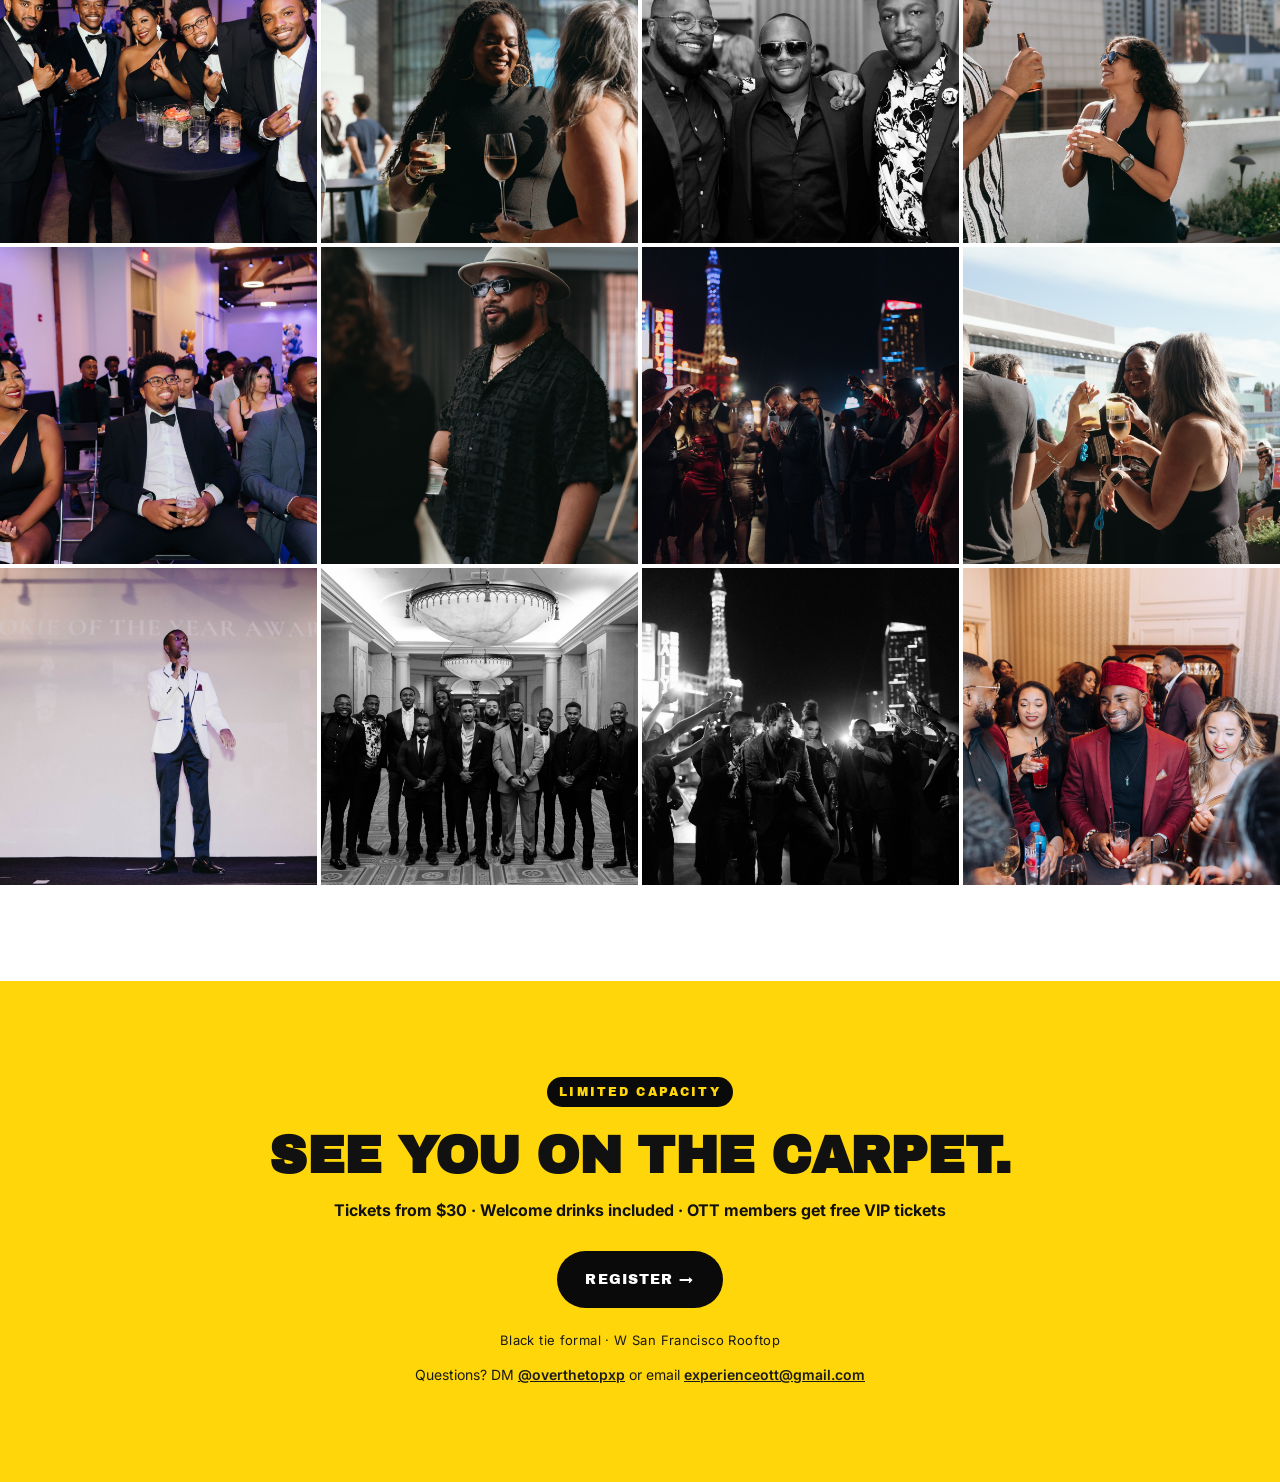
==== commit 5958234b: "Black Carpet Arrivals Co-Authored-By: Claude Opus 5.5 <noreply@anthropic.com>" ====
--- a/index.html
+++ b/index.html
@@ -5,10 +5,10 @@
 <meta name="viewport" content="width=device-width, initial-scale=1, viewport-fit=cover" />
 <meta name="theme-color" content="#FFD60A" />
 <title>The Gala: Fire &amp; Ice Edition · Sat Oct 17, 2026 · W San Francisco Rooftop</title>
-<meta name="description" content="The Gala: Fire &amp; Ice Edition, Over The Top's biggest night of the year. Saturday, October 17, 2026 on the W San Francisco rooftop. Black tie formal. Red carpet, the OTT Awards, and DJ sets from sunset into the night. Tickets from $30, welcome drinks included. OTT members receive free VIP tickets." />
+<meta name="description" content="The Gala: Fire &amp; Ice Edition, Over The Top's biggest night of the year. Saturday, October 17, 2026 on the W San Francisco rooftop. Black tie formal. Black carpet, the OTT Awards, and DJ sets from sunset into the night. Tickets from $30, welcome drinks included. OTT members receive free VIP tickets." />
 
 <meta property="og:title" content="The Gala: Fire &amp; Ice Edition · Sat Oct 17, 2026 · W San Francisco Rooftop" />
-<meta property="og:description" content="Think Met Gala in the Bay. Black tie formal. Red carpet, the OTT Awards, and DJ sets from sunset into the night. Tickets from $30, welcome drinks included. OTT members receive free VIP tickets." />
+<meta property="og:description" content="Think Met Gala in the Bay. Black tie formal. Black carpet, the OTT Awards, and DJ sets from sunset into the night. Tickets from $30, welcome drinks included. OTT members receive free VIP tickets." />
 <meta property="og:type" content="website" />
 <meta property="og:image" content="images/hero.jpg" />
 
@@ -136,10 +136,10 @@
           <article class="card card--rail" data-card>
             <img class="card__img" src="images/red-carpet.jpg" alt="Carpet arrivals and paparazzi at a past OTT gala" />
             <div class="card__body">
-              <h3 class="card__title">Red Carpet Arrivals</h3>
+              <h3 class="card__title">Black Carpet Arrivals</h3>
               <p class="card__sub">Paparazzi · photo moments all night</p>
               <div class="card__expand">
-                <p>Red carpet arrivals, paparazzi, and photo moments all night. Come ready for the carpet.</p>
+                <p>Black carpet arrivals, paparazzi, and photo moments all night. Come ready for the carpet.</p>
               </div>
               <button class="card__toggle" aria-label="Expand">+</button>
             </div>
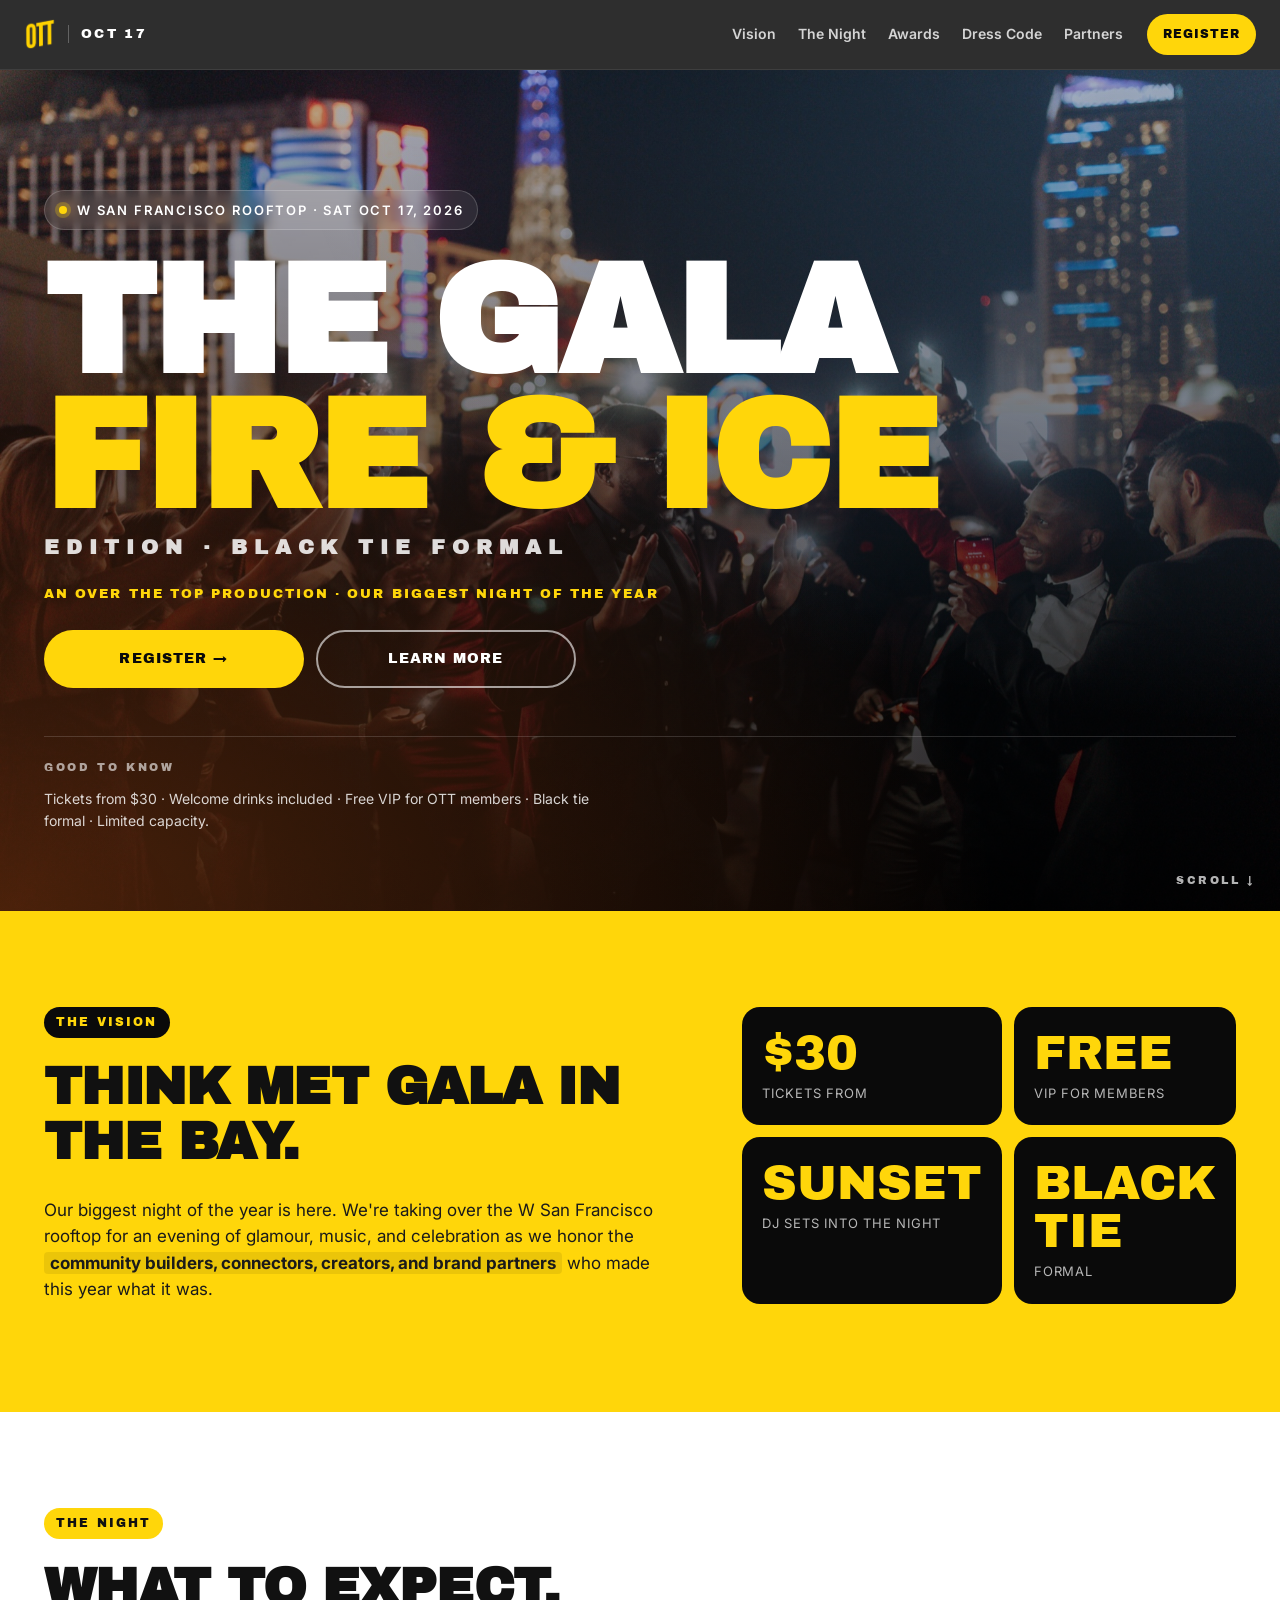
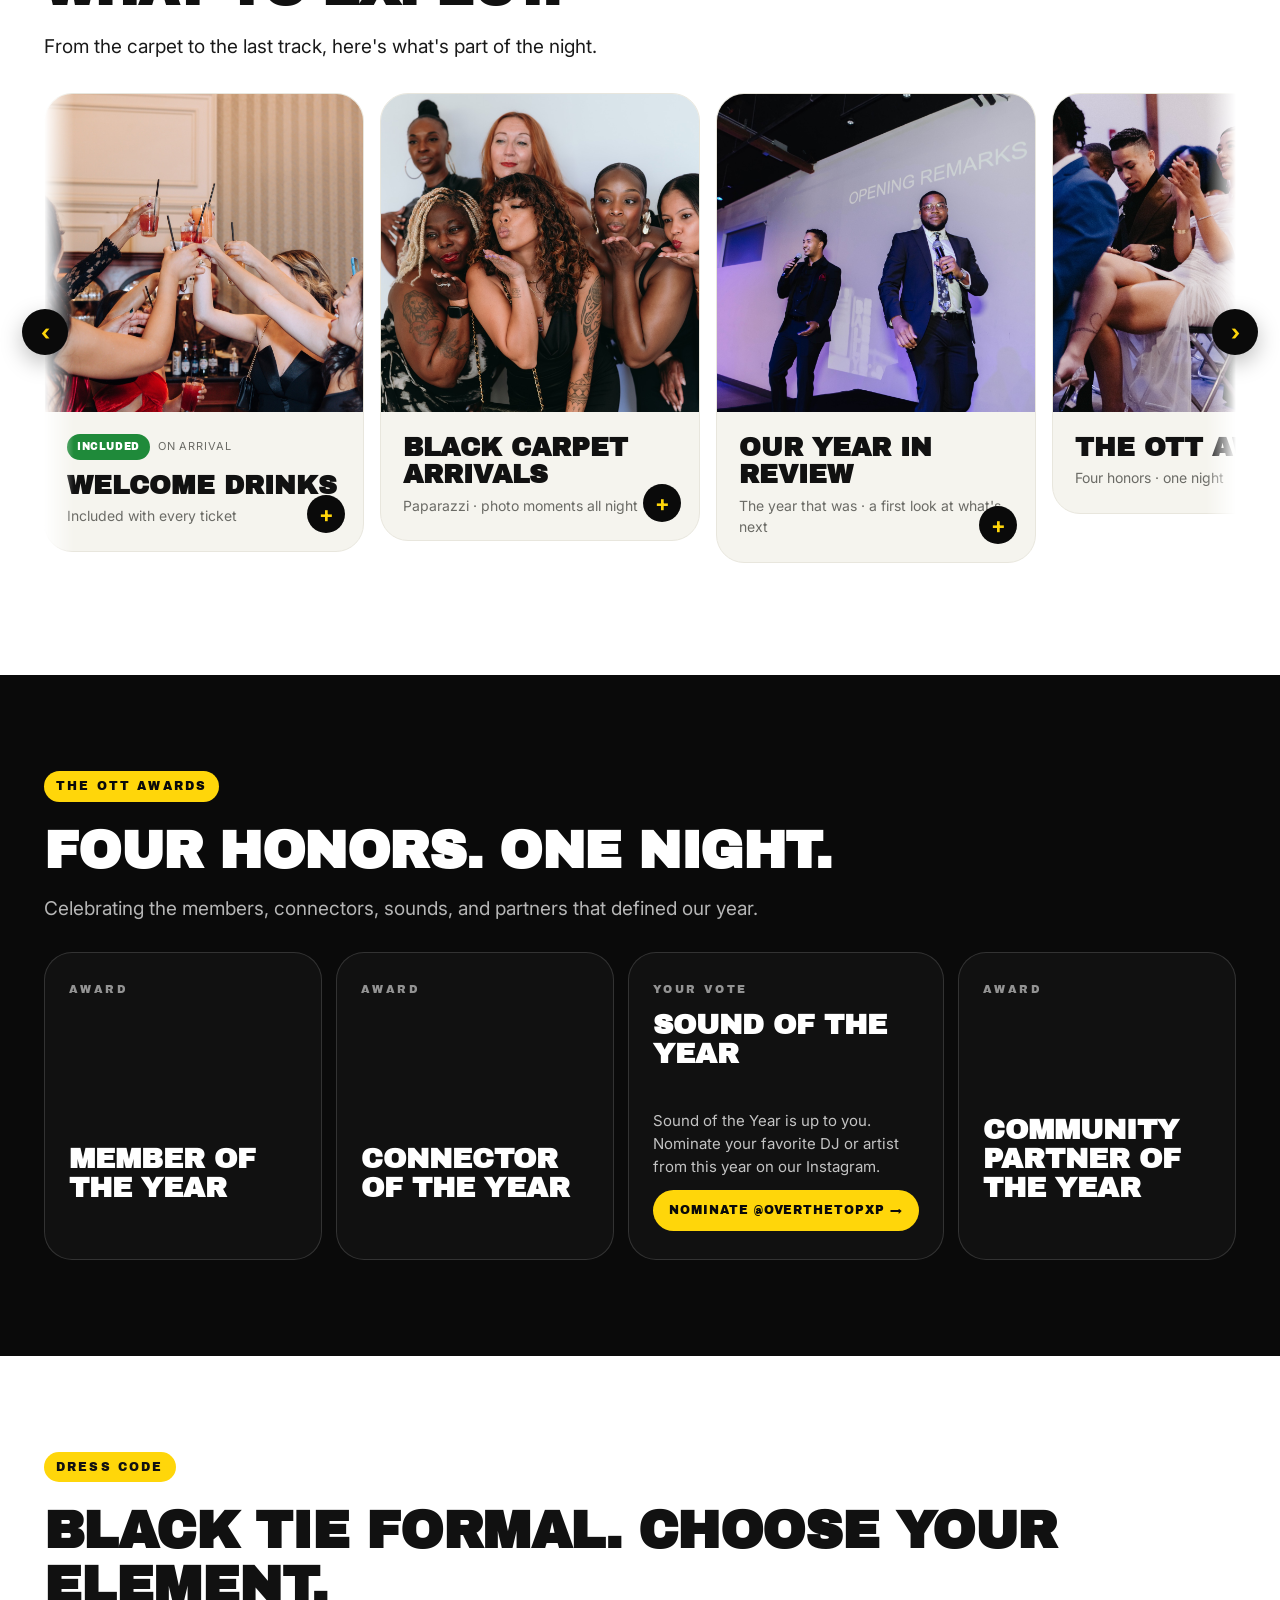
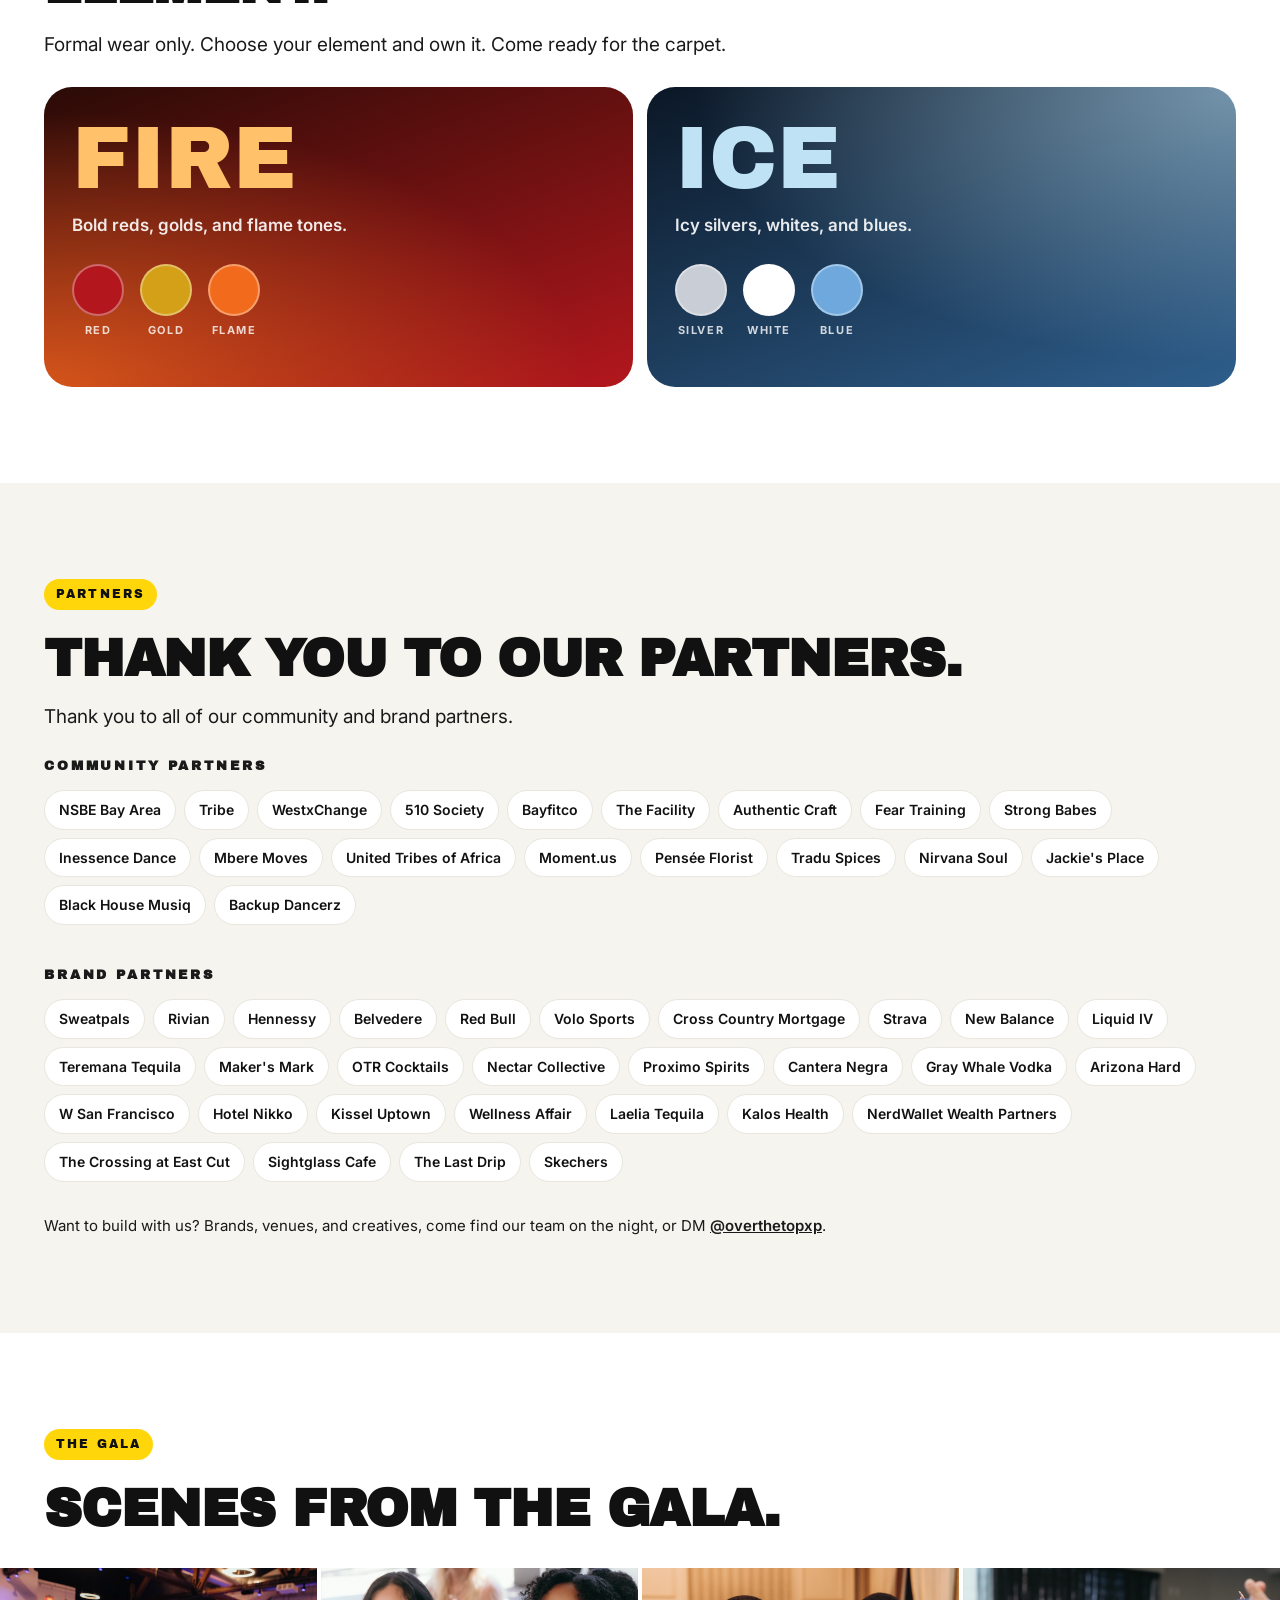
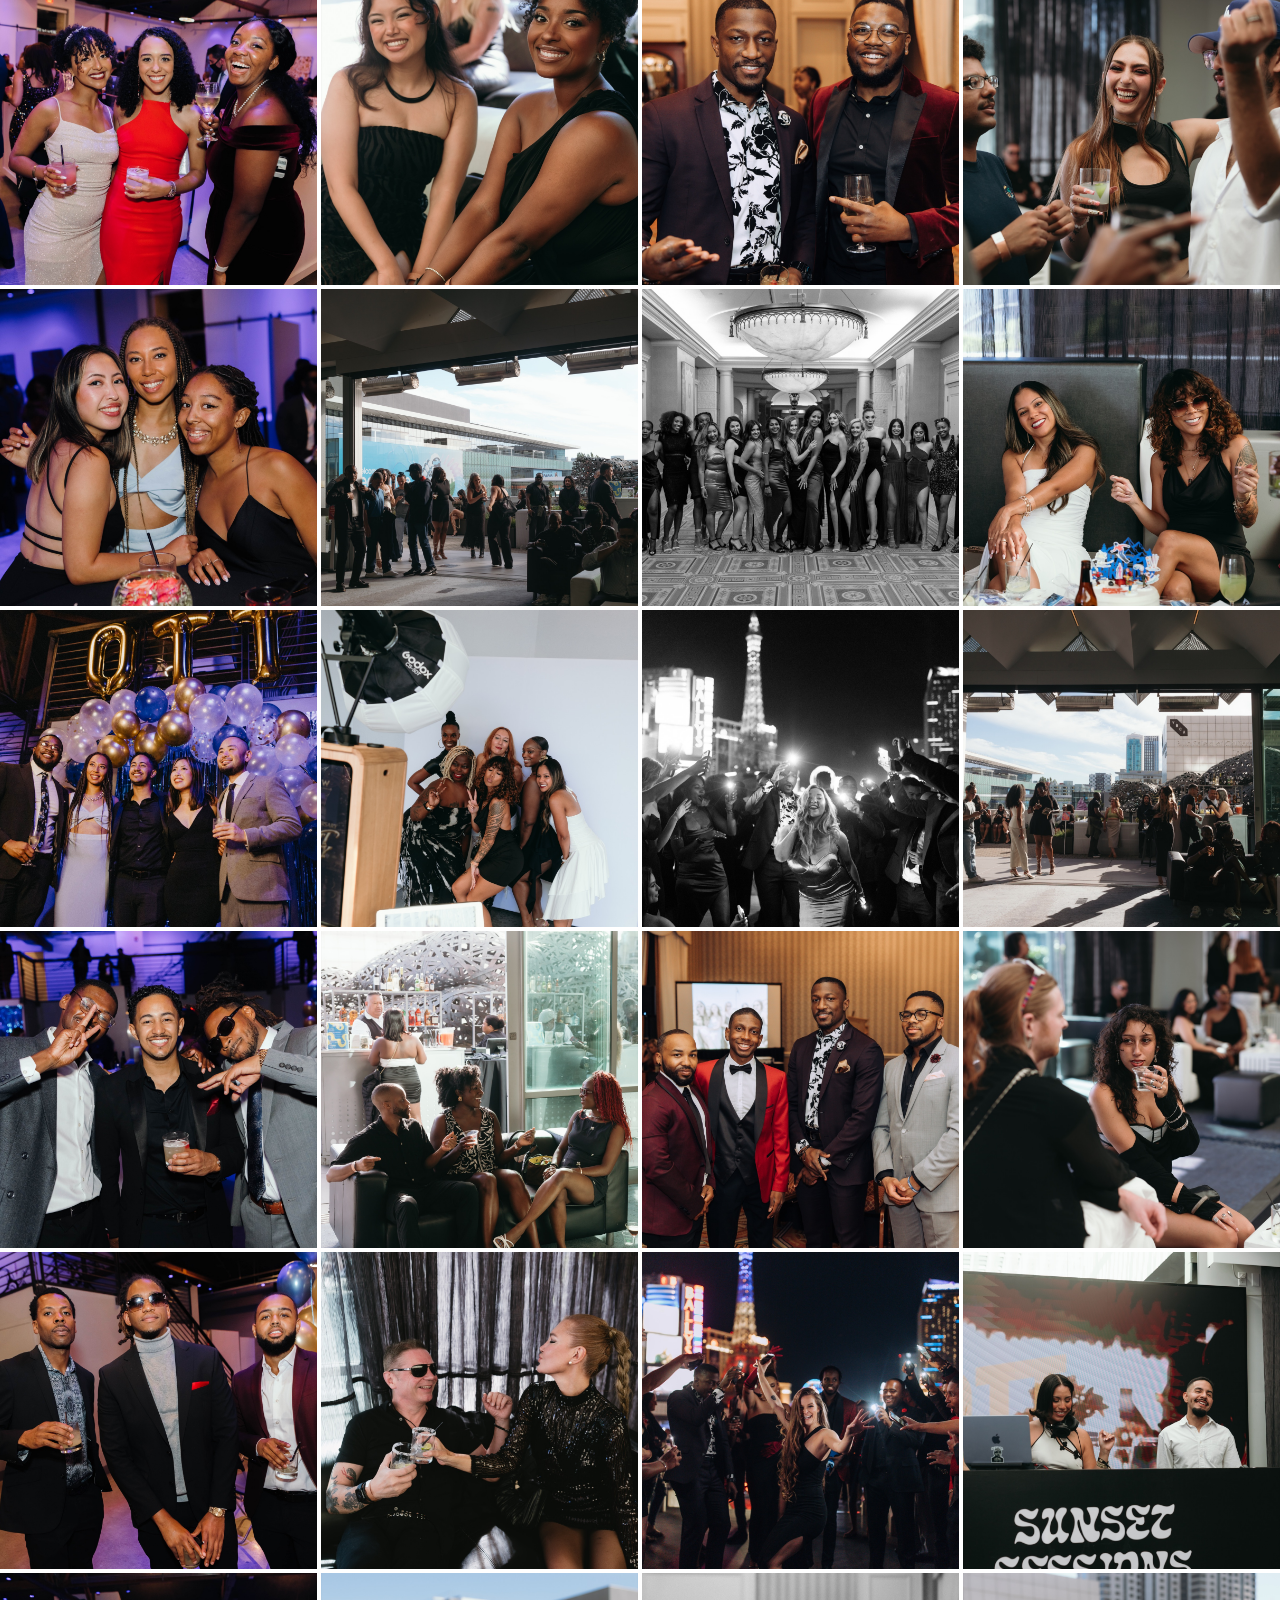
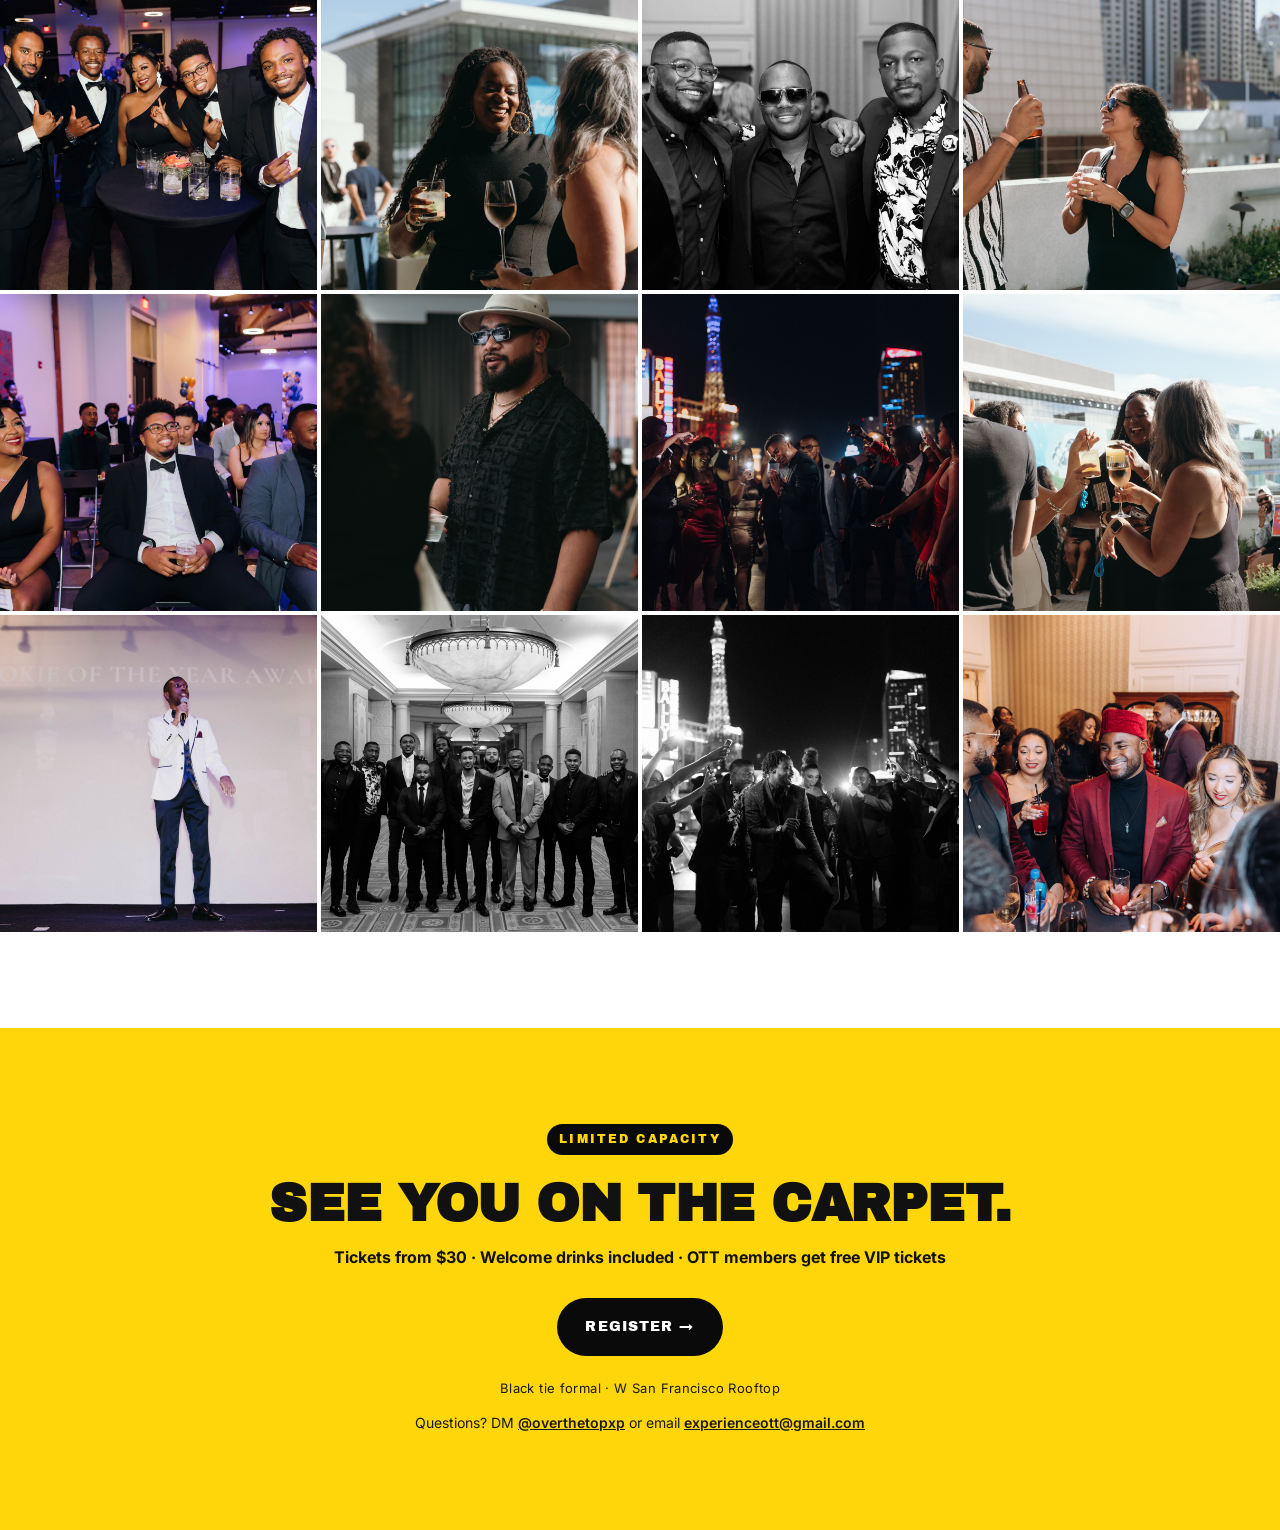
==== commit 0e47d7bd: "Add Black House Musiq and Backup Dancerz as community partners Co-Authored-By: Claude Opus 5.5 <nore" ====
--- a/index.html
+++ b/index.html
@@ -283,6 +283,7 @@
       <li>The Facility</li><li>Authentic Craft</li><li>Fear Training</li><li>Strong Babes</li>
       <li>Inessence Dance</li><li>Mbere Moves</li><li>United Tribes of Africa</li><li>Moment.us</li>
       <li>Pensée Florist</li><li>Tradu Spices</li><li>Nirvana Soul</li><li>Jackie's Place</li>
+      <li>Black House Musiq</li><li>Backup Dancerz</li>
     </ul>
 
     <h3 class="partners-subhead">Brand partners</h3>
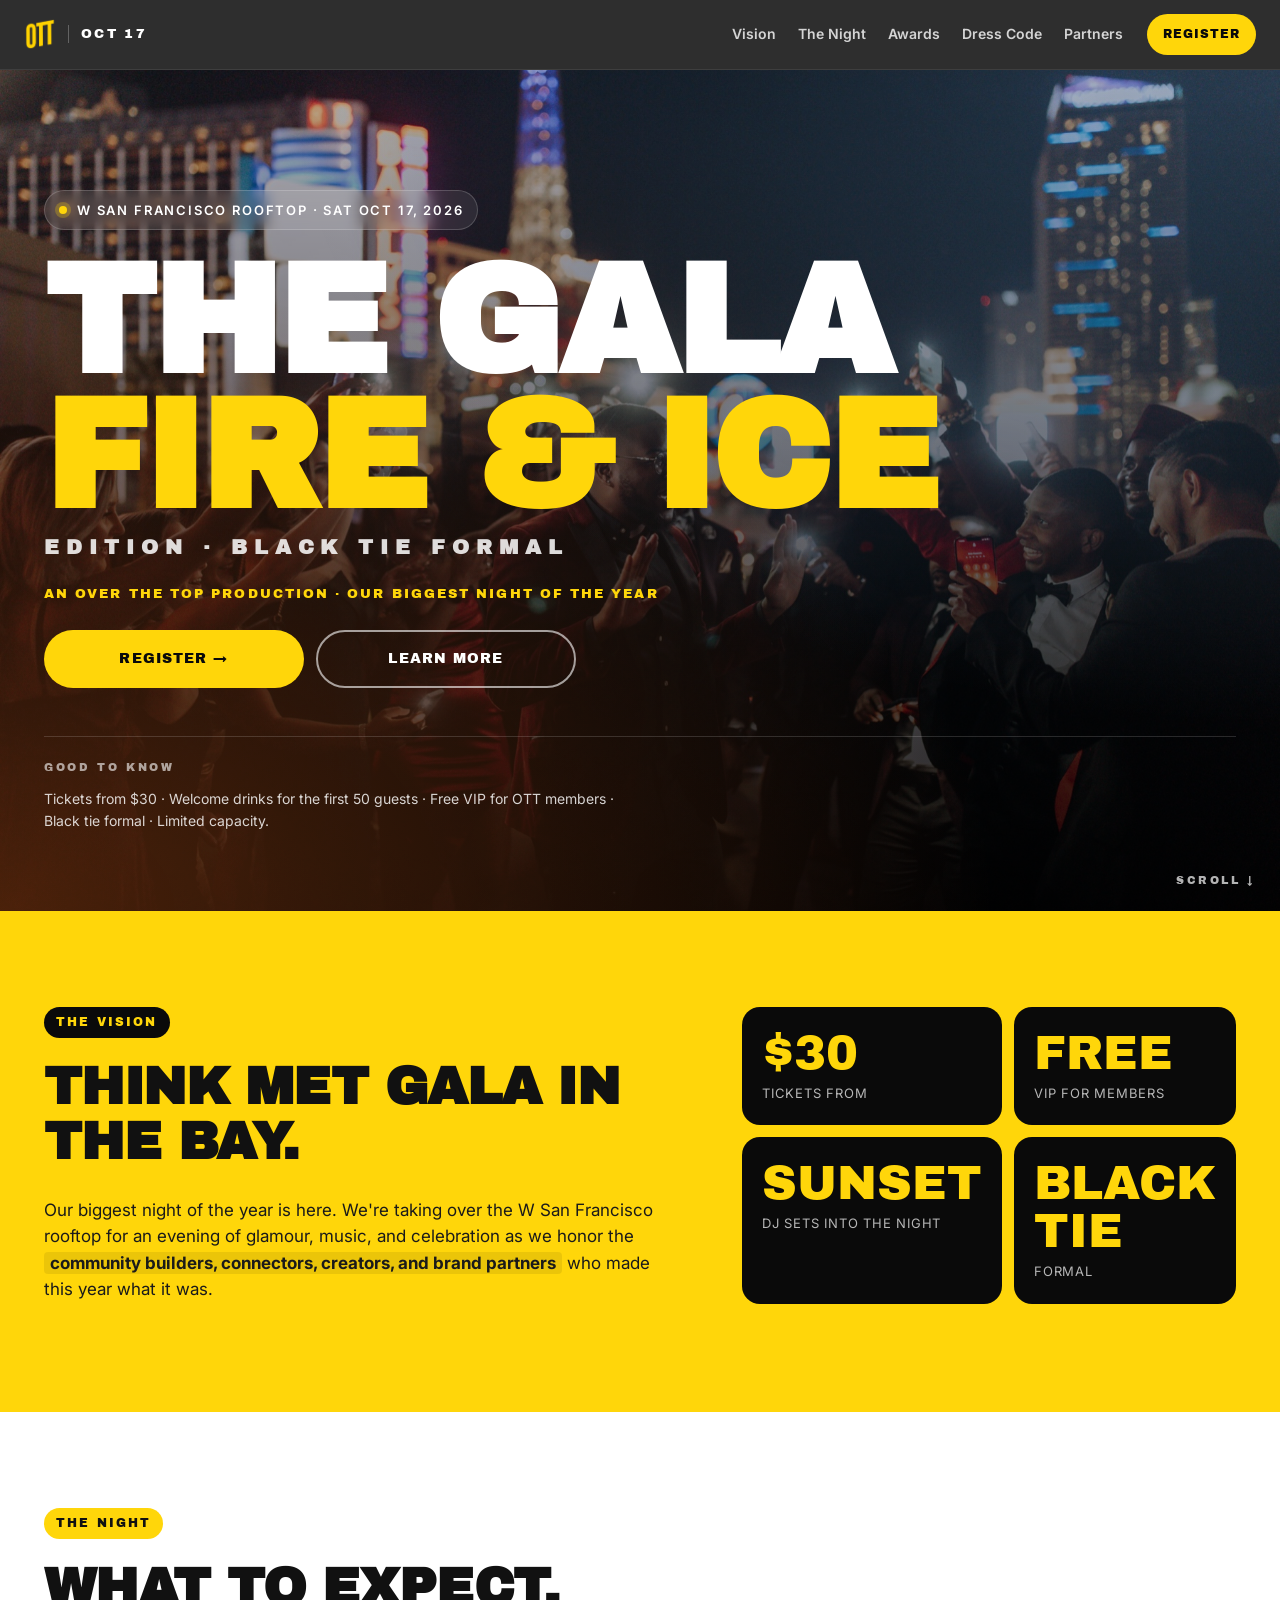
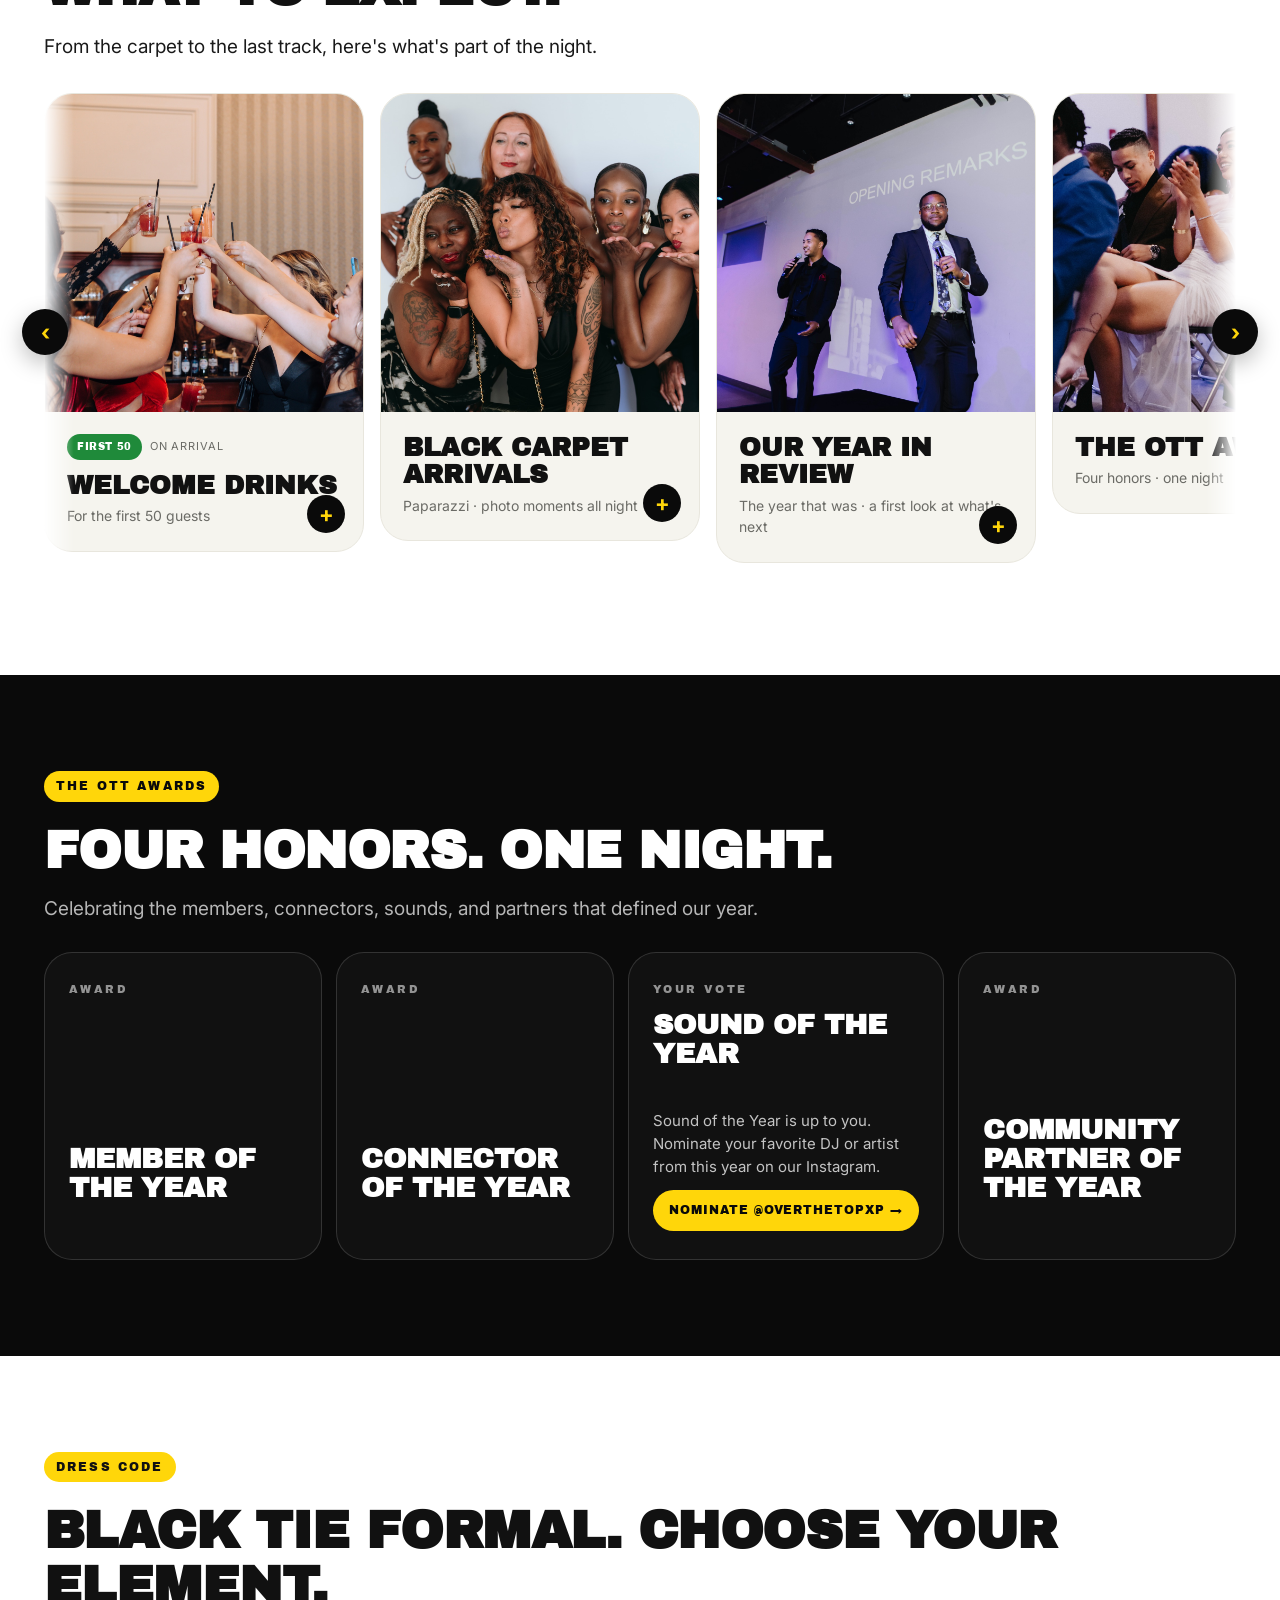
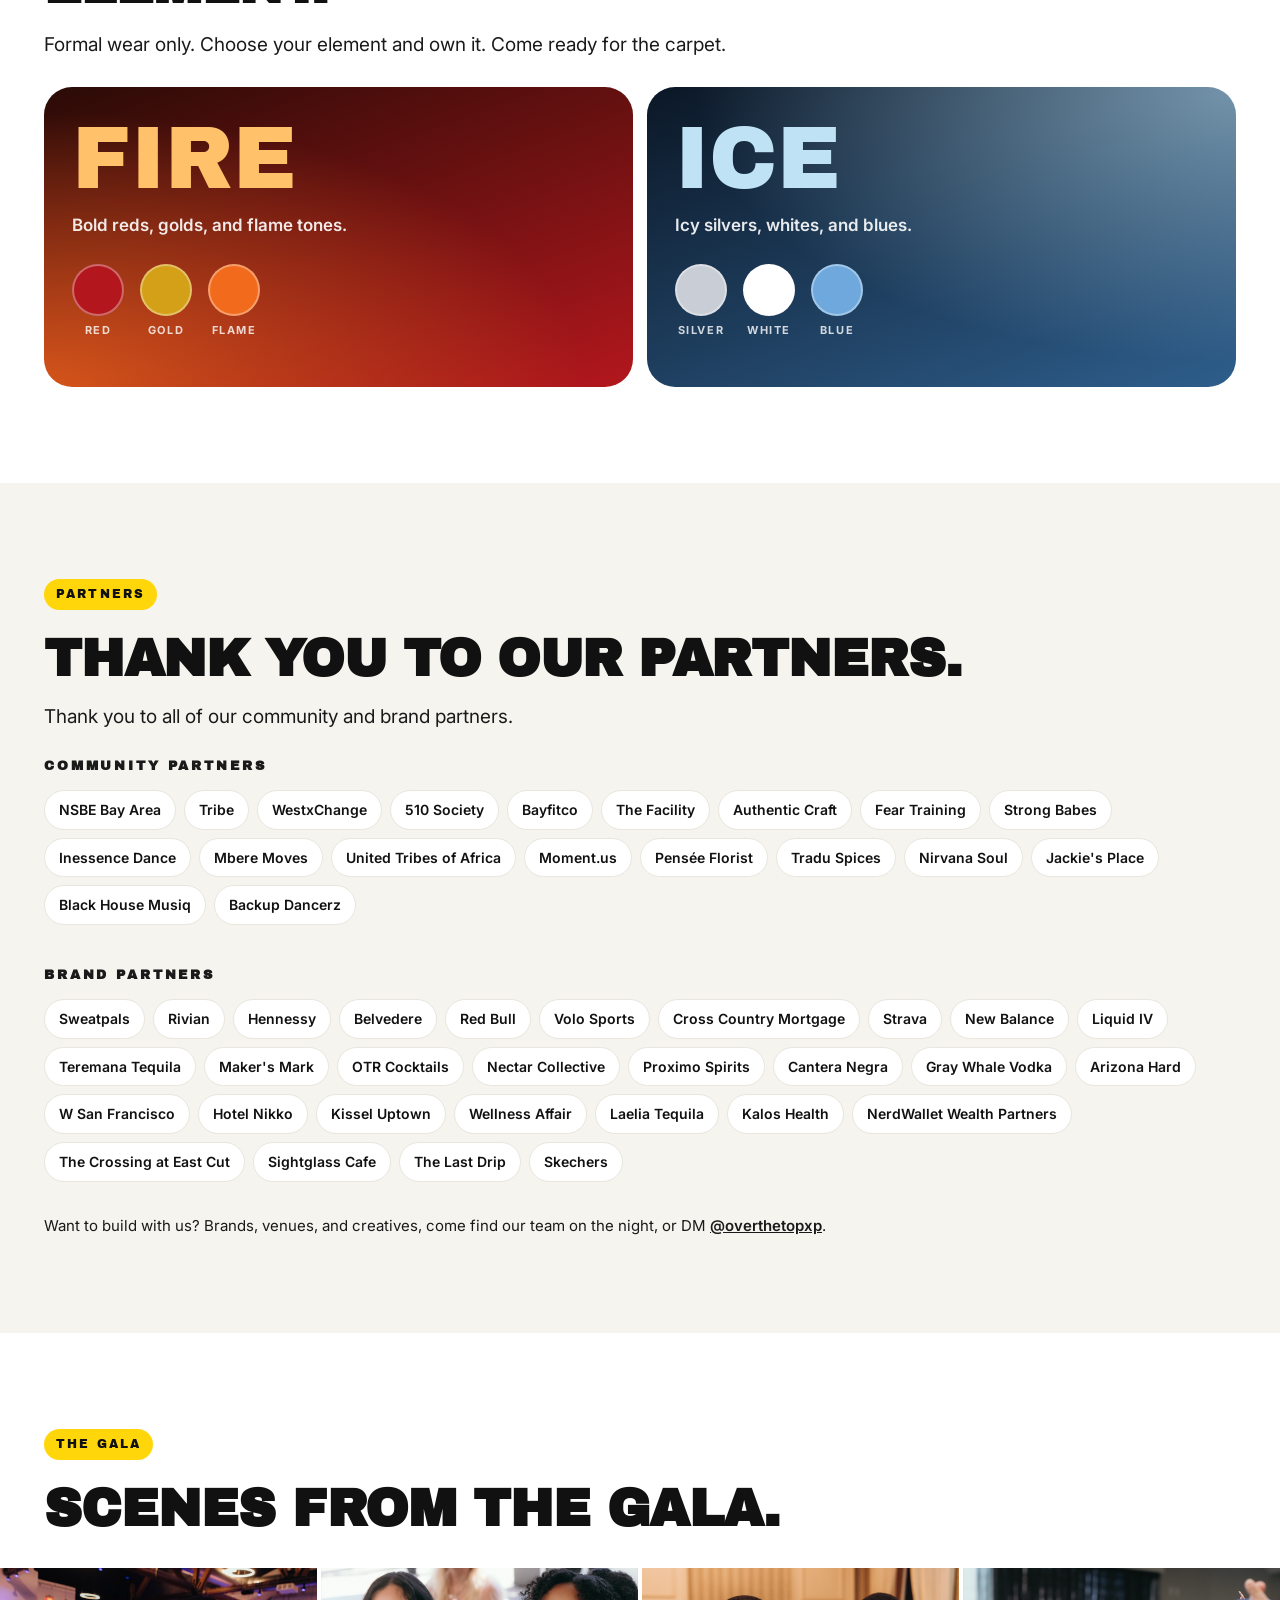
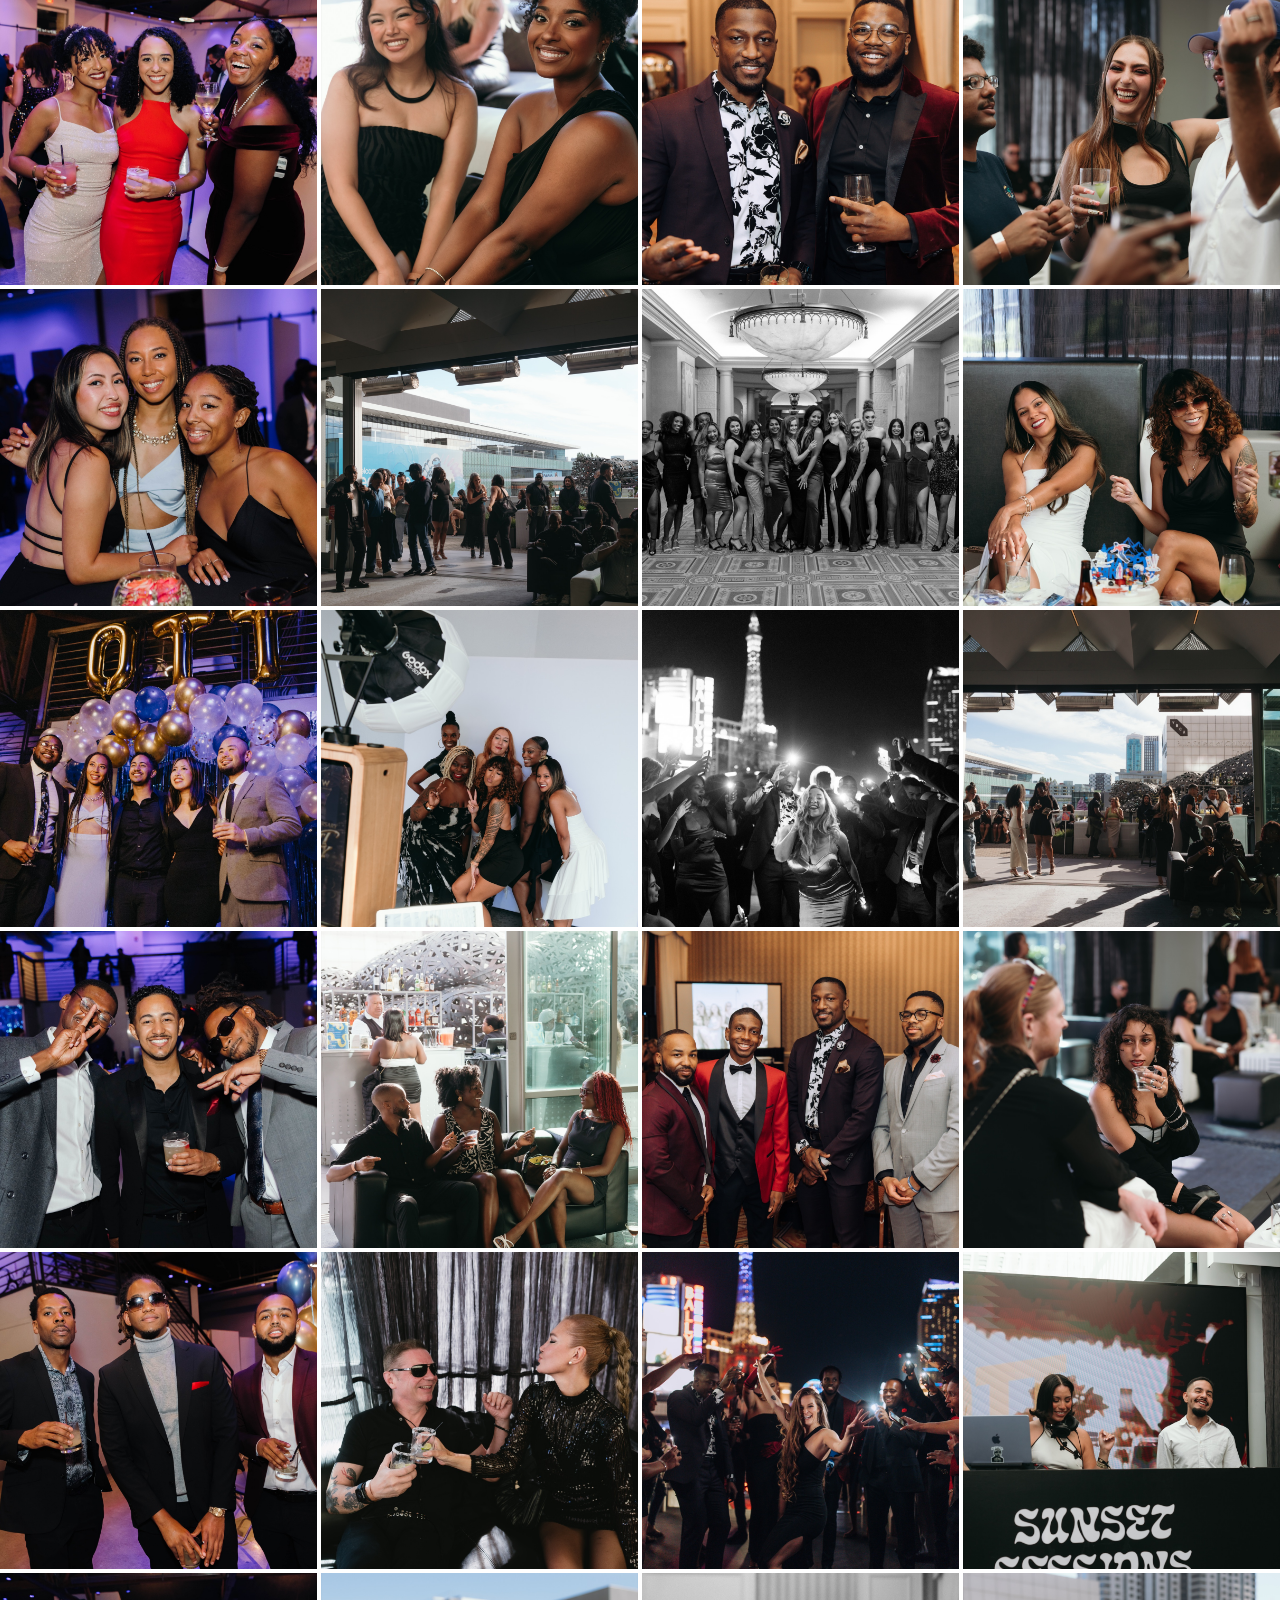
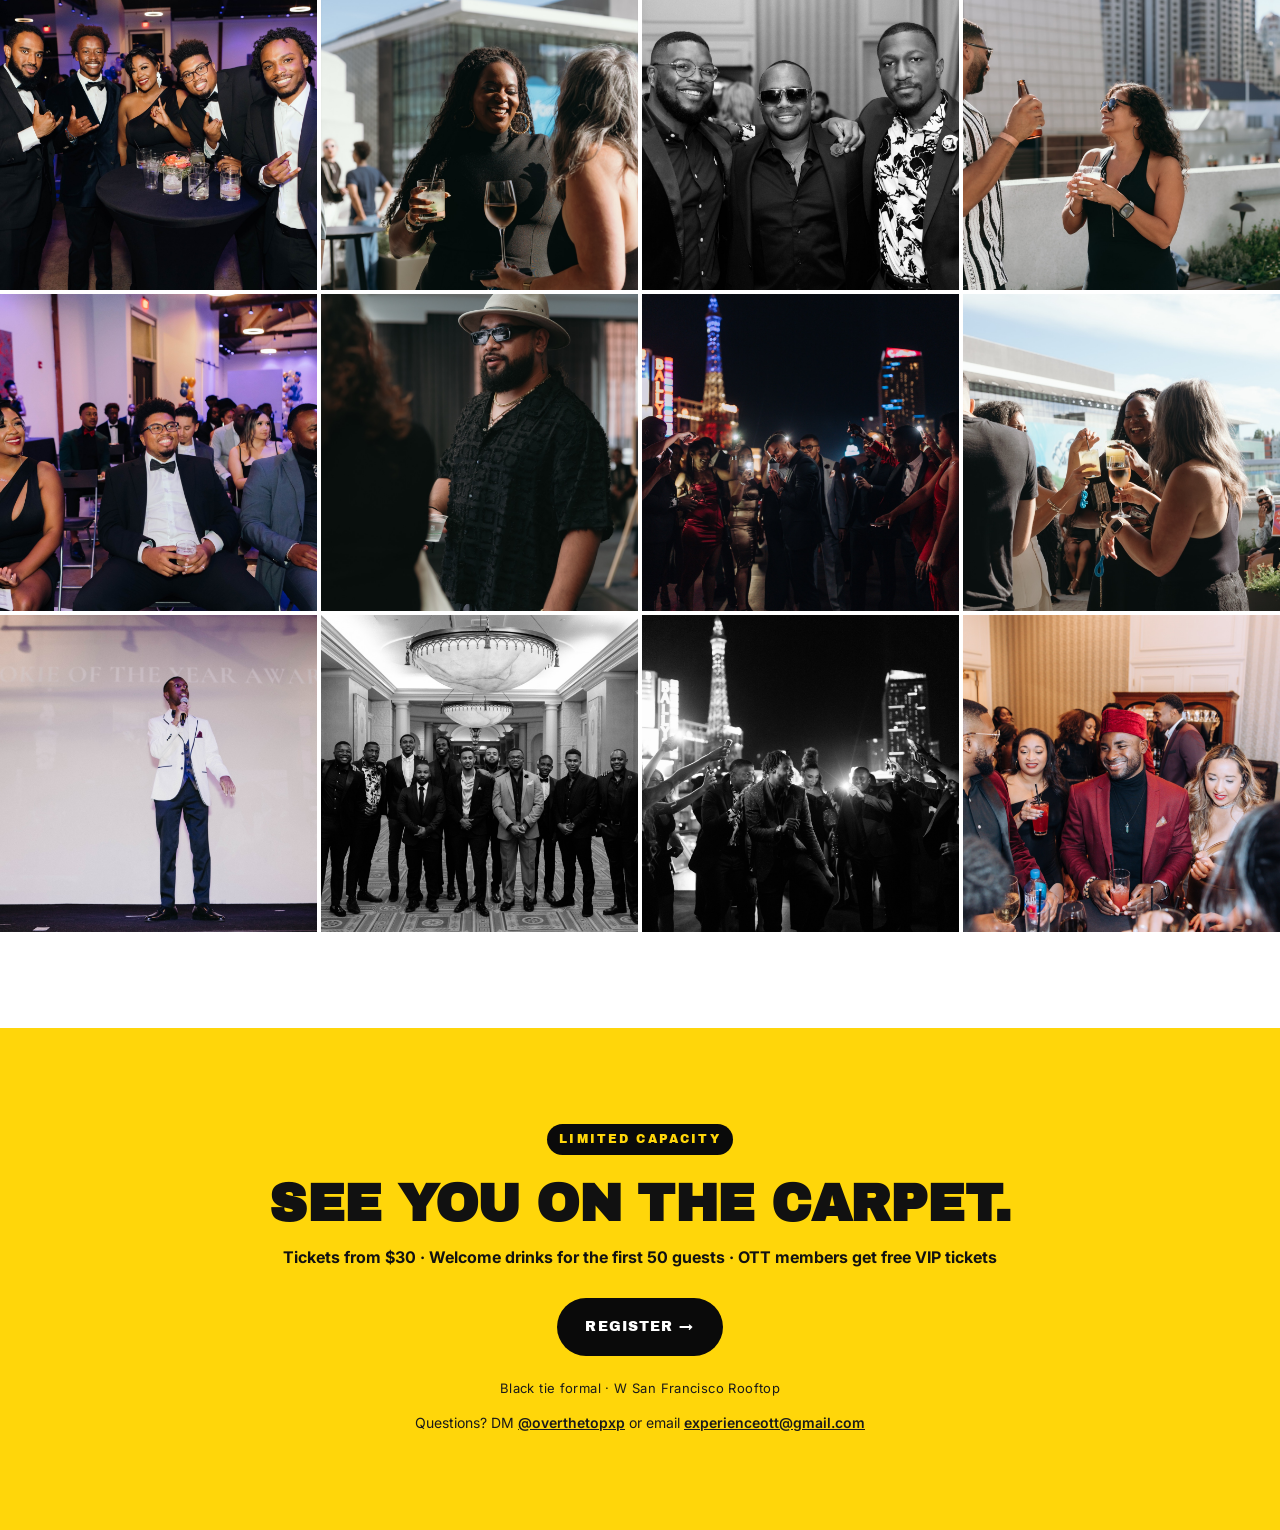
==== commit da1ef28f: "Welcome drinks for the first 50 guests Co-Authored-By: Claude Opus 5.5 <noreply@anthropic.com>" ====
--- a/index.html
+++ b/index.html
@@ -5,10 +5,10 @@
 <meta name="viewport" content="width=device-width, initial-scale=1, viewport-fit=cover" />
 <meta name="theme-color" content="#FFD60A" />
 <title>The Gala: Fire &amp; Ice Edition · Sat Oct 17, 2026 · W San Francisco Rooftop</title>
-<meta name="description" content="The Gala: Fire &amp; Ice Edition, Over The Top's biggest night of the year. Saturday, October 17, 2026 on the W San Francisco rooftop. Black tie formal. Black carpet, the OTT Awards, and DJ sets from sunset into the night. Tickets from $30, welcome drinks included. OTT members receive free VIP tickets." />
+<meta name="description" content="The Gala: Fire &amp; Ice Edition, Over The Top's biggest night of the year. Saturday, October 17, 2026 on the W San Francisco rooftop. Black tie formal. Black carpet, the OTT Awards, and DJ sets from sunset into the night. Tickets from $30, welcome drinks for the first 50 guests. OTT members receive free VIP tickets." />
 
 <meta property="og:title" content="The Gala: Fire &amp; Ice Edition · Sat Oct 17, 2026 · W San Francisco Rooftop" />
-<meta property="og:description" content="Think Met Gala in the Bay. Black tie formal. Black carpet, the OTT Awards, and DJ sets from sunset into the night. Tickets from $30, welcome drinks included. OTT members receive free VIP tickets." />
+<meta property="og:description" content="Think Met Gala in the Bay. Black tie formal. Black carpet, the OTT Awards, and DJ sets from sunset into the night. Tickets from $30, welcome drinks for the first 50 guests. OTT members receive free VIP tickets." />
 <meta property="og:type" content="website" />
 <meta property="og:image" content="images/hero.jpg" />
 
@@ -75,7 +75,7 @@
     <div class="hero__partners">
       <span class="hero__partners-label">Good to know</span>
       <p style="font-size:14px; color:rgba(255,255,255,.82); margin:0; max-width:580px;">
-        Tickets from $30 · Welcome drinks included · Free VIP for OTT members · Black tie formal · Limited capacity.
+        Tickets from $30 · Welcome drinks for the first 50 guests · Free VIP for OTT members · Black tie formal · Limited capacity.
       </p>
     </div>
   </div>
@@ -121,13 +121,13 @@
             <img class="card__img" src="images/welcome-drinks.jpg" alt="Welcome drinks on arrival" />
             <div class="card__body">
               <div class="card__access-row">
-                <span class="card__access card__access--free">Included</span>
+                <span class="card__access card__access--free">First 50</span>
                 <span class="card__attr">on arrival</span>
               </div>
               <h3 class="card__title">Welcome Drinks</h3>
-              <p class="card__sub">Included with every ticket</p>
-              <div class="card__expand">
-                <p>Welcome drinks are included with every ticket, waiting for you the moment you step onto the rooftop.</p>
+              <p class="card__sub">For the first 50 guests</p>
+              <div class="card__expand">
+                <p>Welcome drinks for the first 50 guests, waiting for you the moment you step onto the rooftop. Arrive early.</p>
               </div>
               <button class="card__toggle" aria-label="Expand">+</button>
             </div>
@@ -351,7 +351,7 @@
     <span class="kicker">Limited capacity</span>
     <h2 class="h2" style="margin-bottom:14px;">See you on the carpet.</h2>
     <p style="margin:0 0 28px; font-weight:700; color:var(--ink);">
-      Tickets from $30 · Welcome drinks included · OTT members get free VIP tickets
+      Tickets from $30 · Welcome drinks for the first 50 guests · OTT members get free VIP tickets
     </p>
     <div class="cta-row">
       <a class="btn btn--black btn--lg" data-register href="https://events.sweatpals.com/4cf478e4" target="_blank" rel="noopener">Register →</a>
